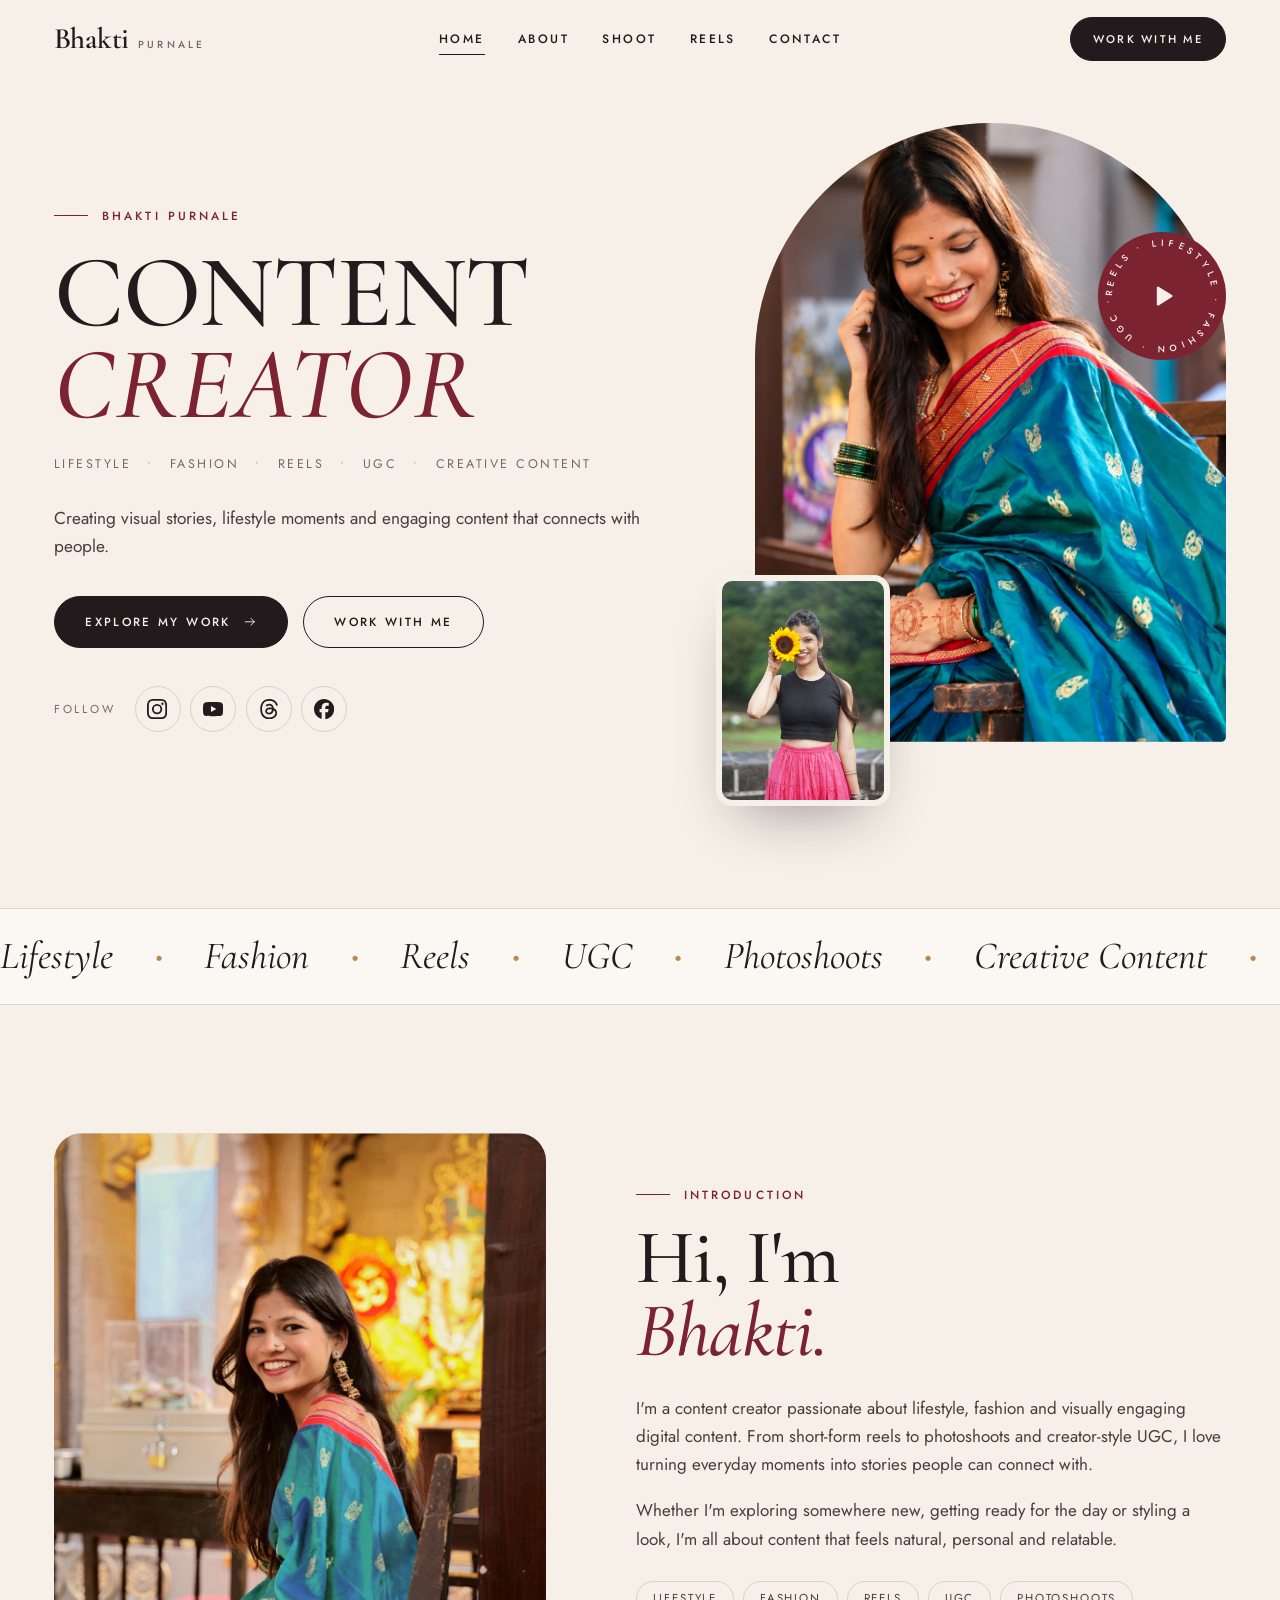
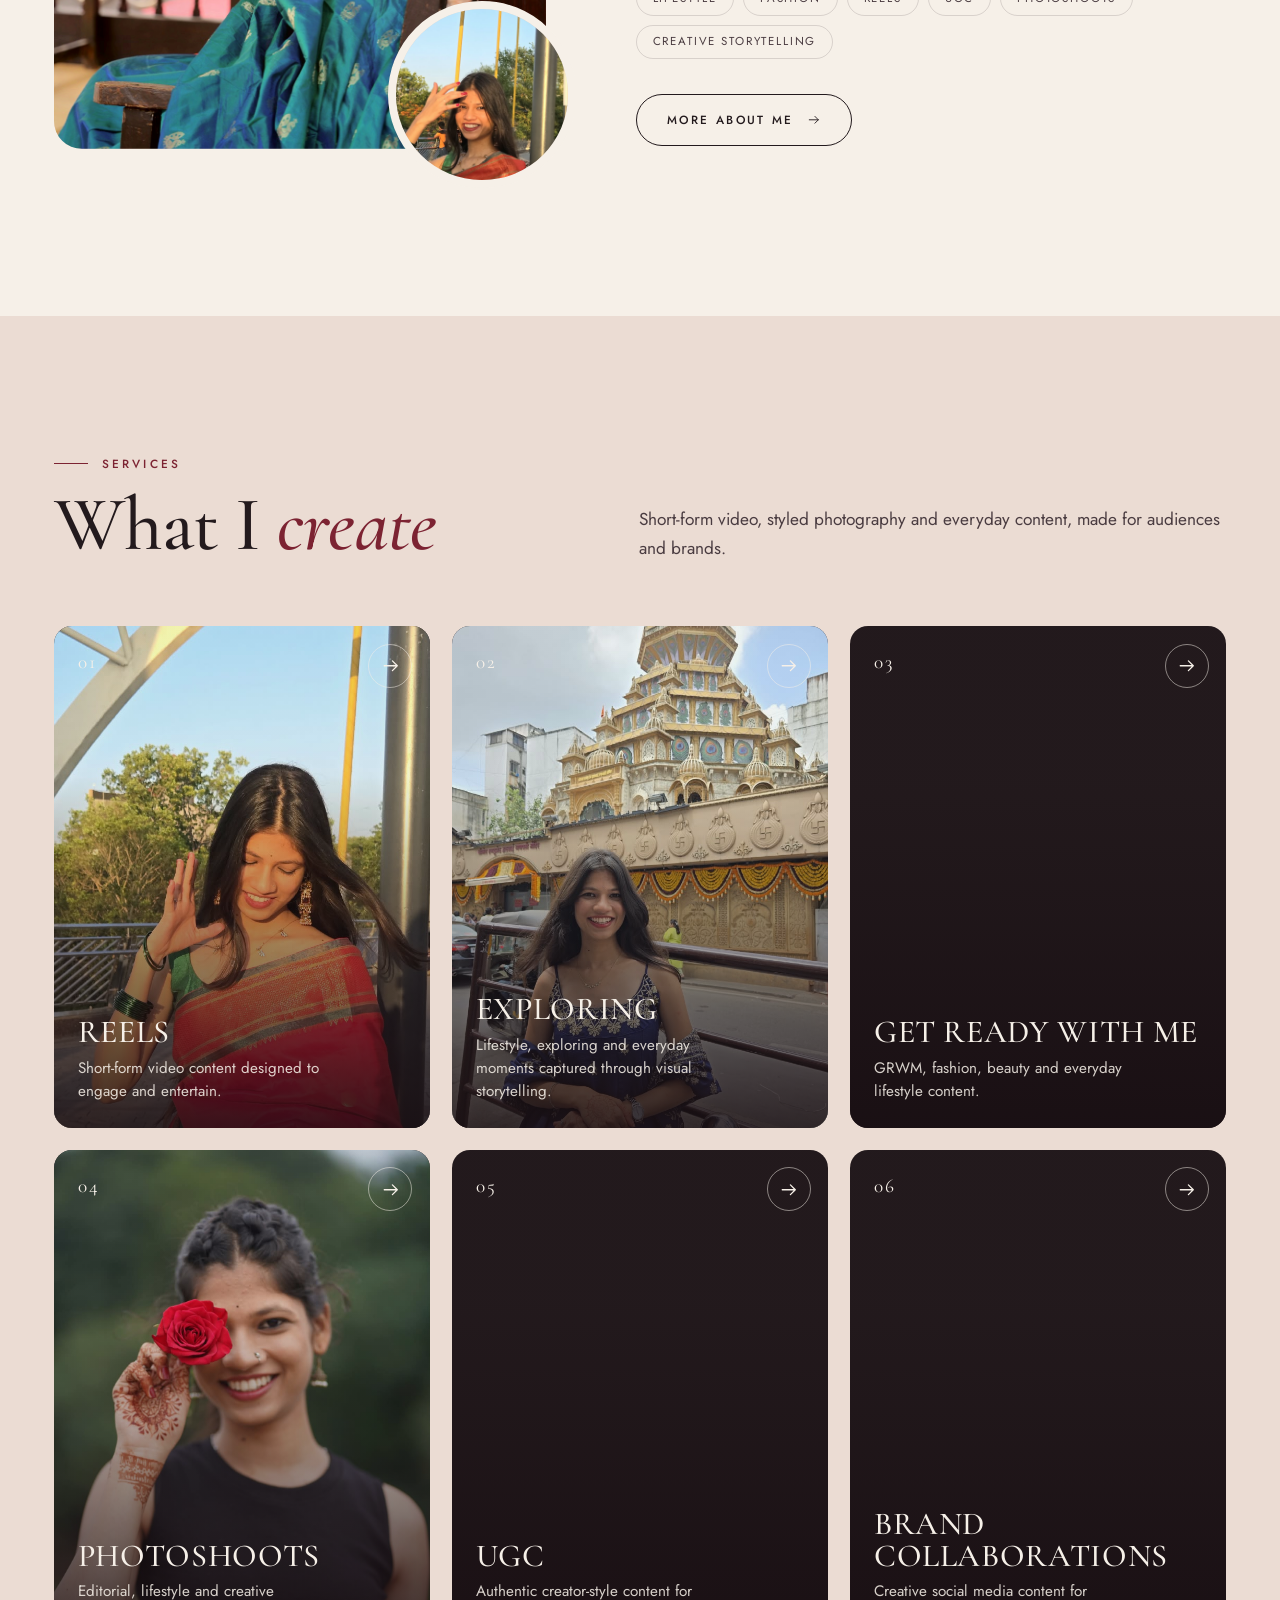
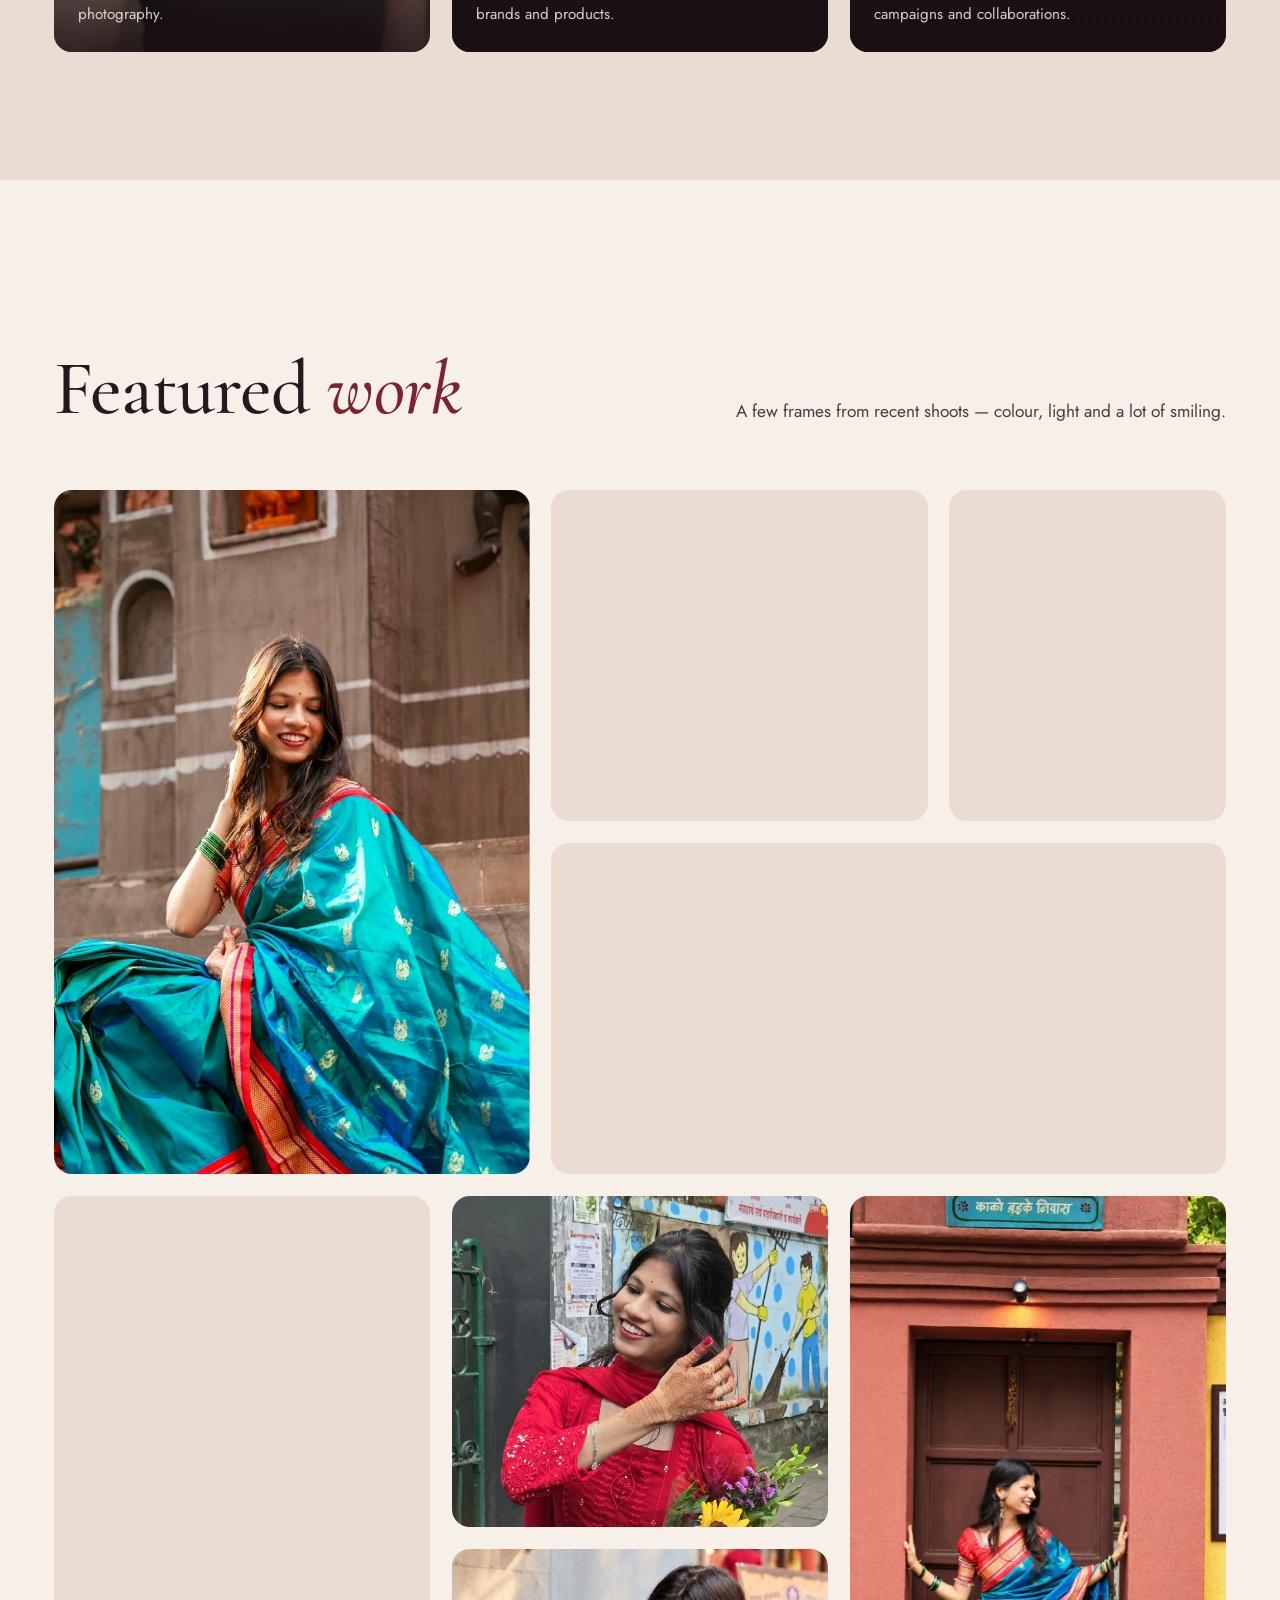
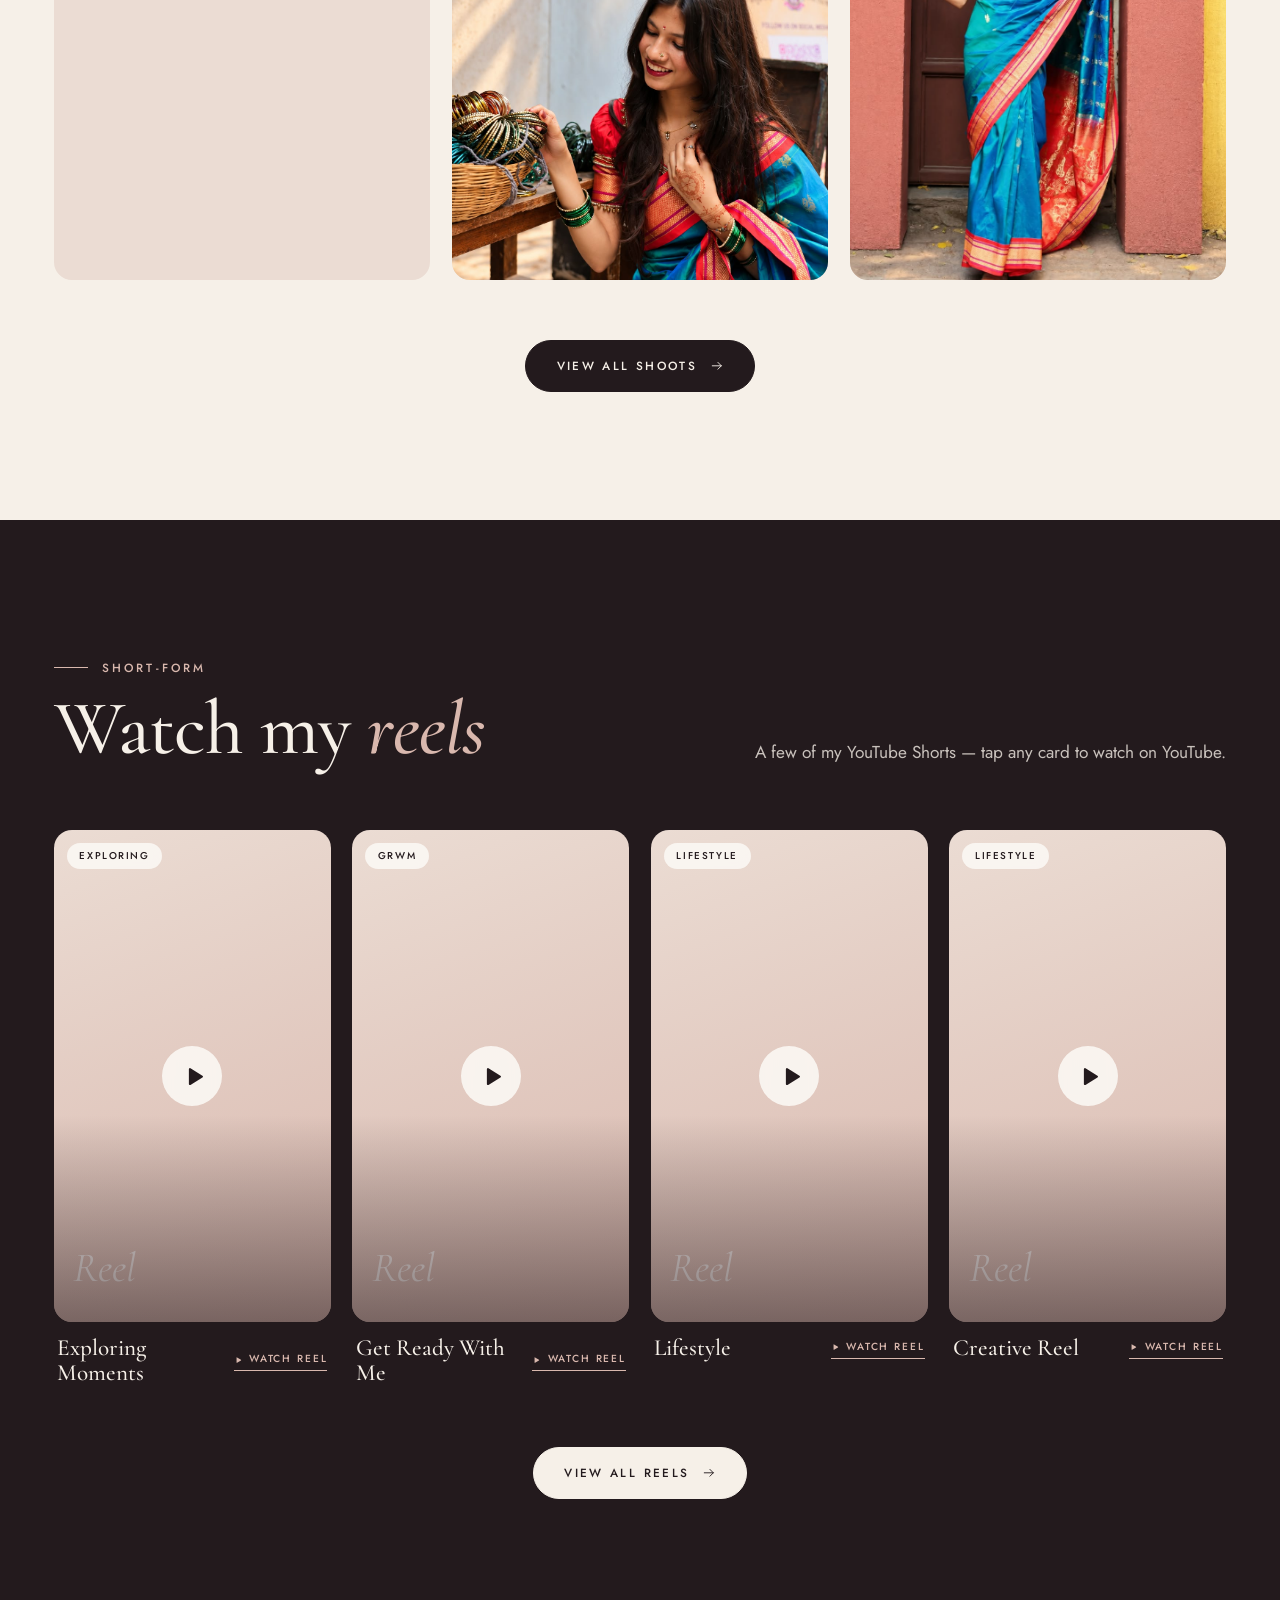
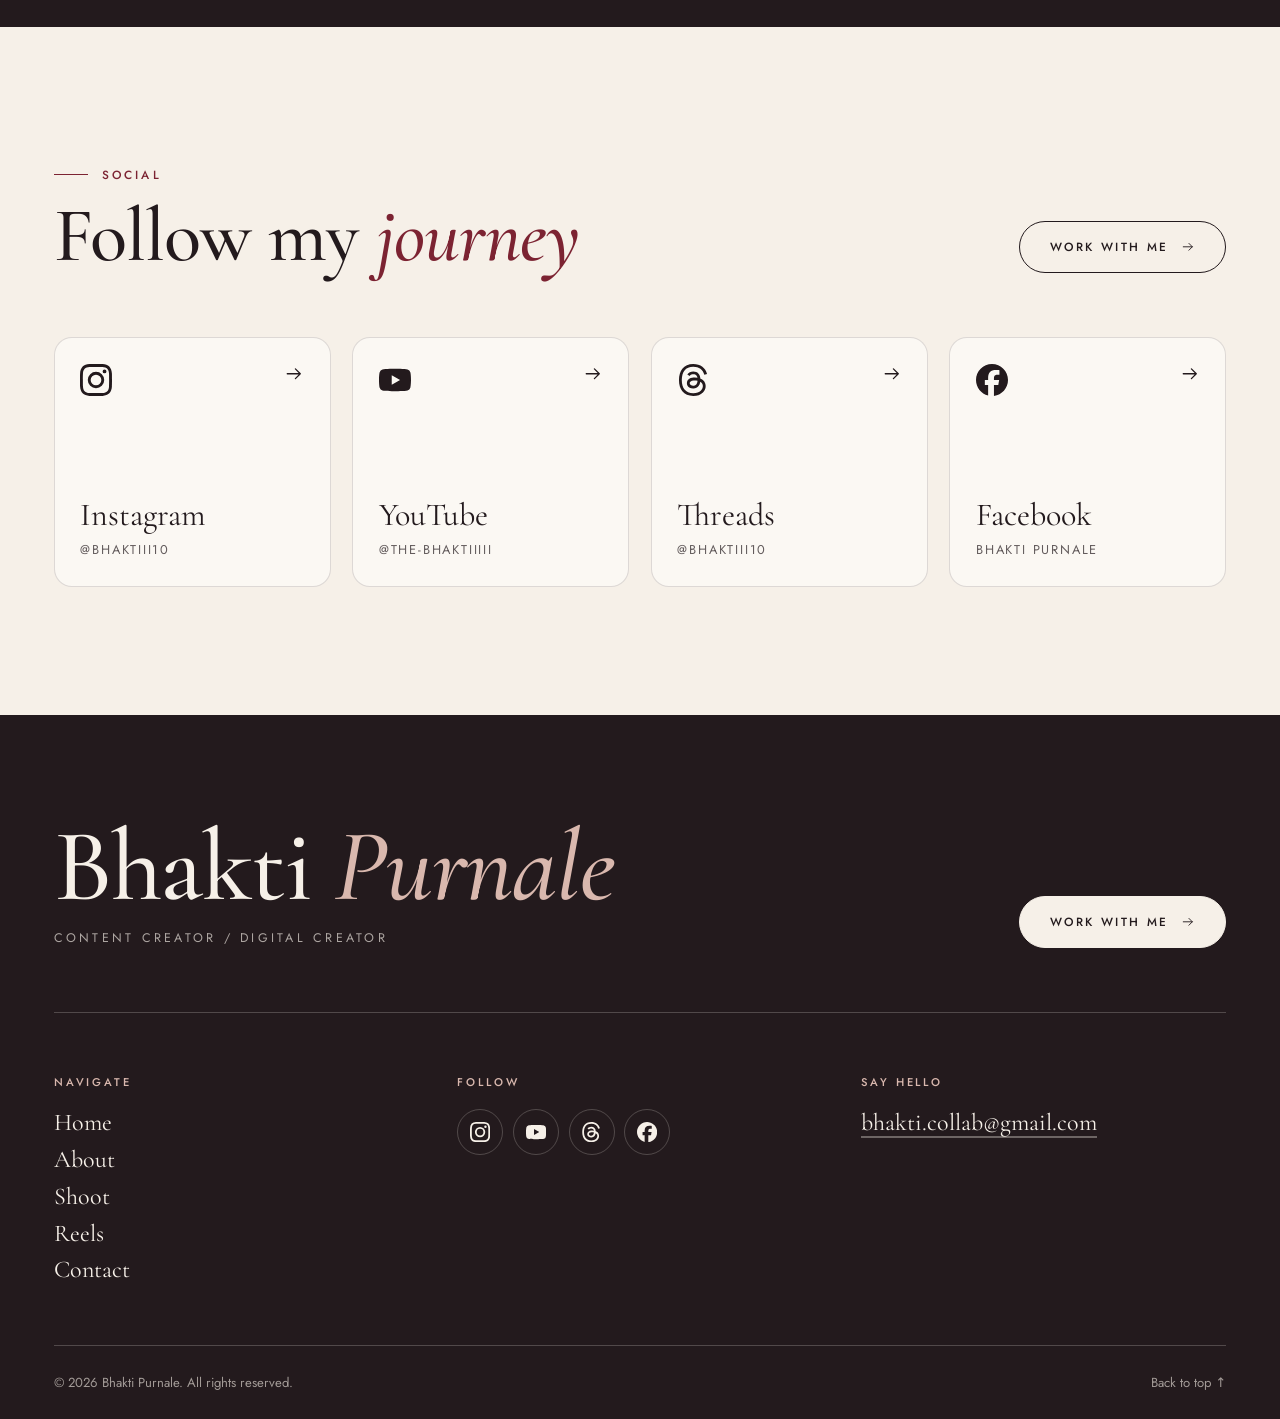
==== index.html @ 69d49c86 "added" ====
<!DOCTYPE html>
<html lang="en">
<head>
  <meta charset="utf-8">
  <meta name="viewport" content="width=device-width, initial-scale=1">
  <title>Bhakti Purnale | Content Creator &amp; Digital Creator</title>
  <meta name="description" content="Portfolio of Bhakti Purnale, a content creator and digital creator making lifestyle, fashion, reels, UGC and photoshoot content for audiences and brands.">
  <meta name="theme-color" content="#f6f0e8">
  <meta property="og:type" content="website">
  <meta property="og:title" content="Bhakti Purnale | Content Creator &amp; Digital Creator">
  <meta property="og:description" content="Portfolio of Bhakti Purnale, a content creator and digital creator making lifestyle, fashion, reels, UGC and photoshoot content for audiences and brands.">
  <link rel="icon" href="data:image/svg+xml,%3Csvg xmlns='http://www.w3.org/2000/svg' viewBox='0 0 64 64'%3E%3Ccircle cx='32' cy='32' r='32' fill='%237c2332'/%3E%3Ctext x='32' y='44' font-family='Georgia,serif' font-size='38' font-style='italic' text-anchor='middle' fill='%23f6f0e8'%3EB%3C/text%3E%3C/svg%3E">
  <link rel="preconnect" href="https://fonts.googleapis.com">
  <link rel="preconnect" href="https://fonts.gstatic.com" crossorigin>
  <link href="https://fonts.googleapis.com/css2?family=Cormorant+Garamond:ital,wght@0,400;0,500;0,600;1,400;1,500;1,600&family=Jost:wght@300;400;500;600&display=swap" rel="stylesheet">
  <link rel="stylesheet" href="style.css">
  <script>document.documentElement.classList.add("js");</script>
</head>
<body id="top">
<svg xmlns="http://www.w3.org/2000/svg" width="0" height="0" style="position:absolute" aria-hidden="true" focusable="false">
  <symbol id="i-instagram" viewBox="0 0 24 24"><path d="M12 2.16c3.2 0 3.58.01 4.85.07 3.25.15 4.77 1.69 4.92 4.92.06 1.27.07 1.65.07 4.85s-.01 3.58-.07 4.85c-.15 3.23-1.66 4.77-4.92 4.92-1.27.06-1.64.07-4.85.07s-3.58-.01-4.85-.07c-3.26-.15-4.77-1.7-4.92-4.92C2.17 15.58 2.16 15.2 2.16 12s.01-3.58.07-4.85C2.38 3.92 3.9 2.38 7.15 2.23 8.42 2.17 8.8 2.16 12 2.16zM12 0C8.74 0 8.33.01 7.05.07 2.7.27.27 2.69.07 7.05.01 8.33 0 8.74 0 12s.01 3.67.07 4.95c.2 4.36 2.62 6.78 6.98 6.98C8.33 23.99 8.74 24 12 24s3.67-.01 4.95-.07c4.35-.2 6.78-2.62 6.98-6.98.06-1.28.07-1.69.07-4.95s-.01-3.67-.07-4.95c-.2-4.35-2.62-6.78-6.98-6.98C15.67.01 15.26 0 12 0zm0 5.84a6.16 6.16 0 1 0 0 12.32 6.16 6.16 0 0 0 0-12.32zM12 16a4 4 0 1 1 0-8 4 4 0 0 1 0 8zm6.4-11.85a1.44 1.44 0 1 0 0 2.88 1.44 1.44 0 0 0 0-2.88z"/></symbol>
  <symbol id="i-youtube" viewBox="0 0 24 24"><path d="M23.5 6.19a3.02 3.02 0 0 0-2.12-2.14C19.5 3.55 12 3.55 12 3.55s-7.5 0-9.38.5A3.02 3.02 0 0 0 .5 6.19C0 8.07 0 12 0 12s0 3.93.5 5.81a3.02 3.02 0 0 0 2.12 2.14c1.87.5 9.38.5 9.38.5s7.5 0 9.38-.5a3.02 3.02 0 0 0 2.12-2.14C24 15.93 24 12 24 12s0-3.93-.5-5.81zM9.55 15.57V8.43L15.82 12l-6.27 3.57z"/></symbol>
  <symbol id="i-threads" viewBox="0 0 24 24"><path d="M12.19 24h-.01c-3.58-.02-6.33-1.2-8.18-3.51C2.35 18.44 1.5 15.59 1.47 12.01v-.02c.03-3.58.88-6.43 2.53-8.48C5.85 1.2 8.6.02 12.18 0h.02c2.75.02 5.04.73 6.83 2.1 1.68 1.29 2.86 3.13 3.51 5.47l-2.04.57c-1.1-3.96-3.9-5.98-8.3-6.02-2.91.02-5.11.94-6.54 2.72C4.31 6.5 3.62 8.91 3.59 12c.03 3.09.72 5.5 2.06 7.16 1.43 1.78 3.63 2.7 6.54 2.72 2.62-.02 4.36-.63 5.8-2.05 1.65-1.61 1.62-3.59 1.09-4.8-.31-.71-.87-1.3-1.63-1.75-.19 1.35-.62 2.45-1.28 3.27-.89 1.1-2.14 1.7-3.73 1.79-1.2.07-2.36-.22-3.26-.8-1.06-.69-1.69-1.74-1.75-2.96-.07-1.19.41-2.29 1.33-3.08.88-.76 2.12-1.21 3.58-1.29a13.85 13.85 0 0 1 3.02.14c-.13-.74-.38-1.33-.75-1.76-.51-.59-1.31-.88-2.36-.89h-.03c-.84 0-1.99.23-2.72 1.32L7.73 7.85c.98-1.45 2.57-2.26 4.48-2.26h.04c3.19.02 5.1 1.98 5.29 5.39.11.05.22.09.32.14 1.49.7 2.58 1.76 3.15 3.07.8 1.82.87 4.79-1.55 7.16-1.85 1.81-4.09 2.63-7.28 2.65zm1-11.69c-.24 0-.49.01-.74.02-1.84.1-2.98.95-2.92 2.14.07 1.26 1.45 1.84 2.78 1.77 1.22-.07 2.82-.54 3.09-3.71-.7-.15-1.45-.22-2.21-.22z"/></symbol>
  <symbol id="i-facebook" viewBox="0 0 24 24"><path d="M9.1 23.69v-7.98H6.63v-3.67H9.1v-1.58c0-4.09 1.85-5.98 5.86-5.98.4 0 .96.04 1.47.1.38.05.76.12 1.14.2v3.32a8.6 8.6 0 0 0-.65-.04 27 27 0 0 0-.73-.01c-.71 0-1.26.1-1.68.31-.28.15-.5.36-.68.62-.26.42-.37 1-.37 1.75v1.3h3.92l-.39 2.1-.28 1.57h-3.25v8.25C19.4 23.24 24 18.18 24 12.04c0-6.63-5.37-12-12-12s-12 5.37-12 12c0 5.63 3.87 10.35 9.1 11.65z"/></symbol>
  <symbol id="i-mail" viewBox="0 0 24 24" fill="none" stroke="currentColor" stroke-width="1.6" stroke-linecap="round" stroke-linejoin="round"><rect x="3" y="5" width="18" height="14" rx="2.5"/><path d="m4 7.5 8 6 8-6"/></symbol>
  <symbol id="i-arrow" viewBox="0 0 24 24" fill="none" stroke="currentColor" stroke-width="1.6" stroke-linecap="round" stroke-linejoin="round"><path d="M4 12h16M14 6l6 6-6 6"/></symbol>
  <symbol id="i-play" viewBox="0 0 24 24"><path d="M7.5 4.9v14.2a1 1 0 0 0 1.52.86l11.4-7.1a1 1 0 0 0 0-1.72L9.02 4.04A1 1 0 0 0 7.5 4.9z"/></symbol>
</svg>
<a class="skip-link" href="#main">Skip to content</a>
<header class="site-header" data-header>
  <div class="container header-inner">
    <a class="brand" href="index.html" aria-label="Bhakti Purnale — home"><span class="brand-main">Bhakti</span><span class="brand-sub">Purnale</span></a>
    <nav class="primary-nav" aria-label="Primary">
      <ul>
        <li><a class="nav-link" href="index.html" aria-current="page">Home</a></li>
        <li><a class="nav-link" href="about.html">About</a></li>
        <li><a class="nav-link" href="shoot.html">Shoot</a></li>
        <li><a class="nav-link" href="reels.html">Reels</a></li>
        <li><a class="nav-link" href="contact.html">Contact</a></li>
      </ul>
    </nav>
    <a class="btn btn--sm header-cta" href="contact.html">Work with me</a>
    <button class="menu-toggle" type="button" aria-expanded="false" aria-controls="mobile-menu" aria-label="Open menu"><span></span><span></span></button>
  </div>
</header>

<div class="mobile-menu" id="mobile-menu">
  <nav aria-label="Mobile">
    <ul>
      <li><a class="mobile-link" style="--i:0" href="index.html" aria-current="page">Home<small>01</small></a></li>
      <li><a class="mobile-link" style="--i:1" href="about.html">About<small>02</small></a></li>
      <li><a class="mobile-link" style="--i:2" href="shoot.html">Shoot<small>03</small></a></li>
      <li><a class="mobile-link" style="--i:3" href="reels.html">Reels<small>04</small></a></li>
      <li><a class="mobile-link" style="--i:4" href="contact.html">Contact<small>05</small></a></li>
    </ul>
  </nav>
  <div class="mobile-foot">
    <a class="btn btn--light" href="contact.html">Work with me <svg class="icon icon-arrow" aria-hidden="true" focusable="false"><use href="#i-arrow"/></svg></a>
    <ul class="socials socials--light"><li><a class="social-link" href="https://www.instagram.com/bhaktiii10" target="_blank" rel="noopener noreferrer" aria-label="Instagram"><svg class="icon icon-instagram" aria-hidden="true" focusable="false"><use href="#i-instagram"/></svg></a></li><li><a class="social-link" href="https://www.youtube.com/@the-bhaktiiiii" target="_blank" rel="noopener noreferrer" aria-label="YouTube"><svg class="icon icon-youtube" aria-hidden="true" focusable="false"><use href="#i-youtube"/></svg></a></li><li><a class="social-link" href="https://www.threads.com/@bhaktiii10" target="_blank" rel="noopener noreferrer" aria-label="Threads"><svg class="icon icon-threads" aria-hidden="true" focusable="false"><use href="#i-threads"/></svg></a></li><li><a class="social-link" href="https://www.facebook.com/people/Bhakti-Purnale/pfbid0s8ukpP8RiCdau4w9GanZ25RQ9Bxs54rL2fMCkhPE2TkKNFqAJsdMbqvv6RXzojAal/" target="_blank" rel="noopener noreferrer" aria-label="Facebook"><svg class="icon icon-facebook" aria-hidden="true" focusable="false"><use href="#i-facebook"/></svg></a></li></ul>
    <a class="mobile-mail" href="mailto:bhakti.collab@gmail.com">bhakti.collab@gmail.com</a>
  </div>
</div>

<main id="main">
<!-- HERO -->
<section class="hero" aria-labelledby="hero-title">
  <div class="container hero-grid">
    <div class="hero-copy">
      <div class="hero-head">
        <p class="eyebrow reveal">Bhakti Purnale</p>
        <h1 class="display hero-title reveal-lines" id="hero-title"><span class="line"><span>Content</span></span><span class="line"><span><em>Creator</em></span></span></h1>
        <p class="hero-tags reveal" style="--delay:.2s"><span>Lifestyle</span><span>Fashion</span><span>Reels</span><span>UGC</span><span>Creative Content</span></p>
      </div>
      <div class="hero-body">
        <p class="lead hero-lead reveal" style="--delay:.3s">Creating visual stories, lifestyle moments and engaging content that connects with people.</p>
        <div class="btn-row hero-actions reveal" style="--delay:.4s">
          <a class="btn" href="shoot.html">Explore my work <svg class="icon icon-arrow" aria-hidden="true" focusable="false"><use href="#i-arrow"/></svg></a>
          <a class="btn btn--ghost" href="contact.html">Work with me</a>
        </div>
        <div class="hero-socials reveal" style="--delay:.5s">
          <span class="hero-socials-label">Follow</span>
          <ul class="socials"><li><a class="social-link" href="https://www.instagram.com/bhaktiii10" target="_blank" rel="noopener noreferrer" aria-label="Instagram"><svg class="icon icon-instagram" aria-hidden="true" focusable="false"><use href="#i-instagram"/></svg></a></li><li><a class="social-link" href="https://www.youtube.com/@the-bhaktiiiii" target="_blank" rel="noopener noreferrer" aria-label="YouTube"><svg class="icon icon-youtube" aria-hidden="true" focusable="false"><use href="#i-youtube"/></svg></a></li><li><a class="social-link" href="https://www.threads.com/@bhaktiii10" target="_blank" rel="noopener noreferrer" aria-label="Threads"><svg class="icon icon-threads" aria-hidden="true" focusable="false"><use href="#i-threads"/></svg></a></li><li><a class="social-link" href="https://www.facebook.com/people/Bhakti-Purnale/pfbid0s8ukpP8RiCdau4w9GanZ25RQ9Bxs54rL2fMCkhPE2TkKNFqAJsdMbqvv6RXzojAal/" target="_blank" rel="noopener noreferrer" aria-label="Facebook"><svg class="icon icon-facebook" aria-hidden="true" focusable="false"><use href="#i-facebook"/></svg></a></li></ul>
        </div>
      </div>
    </div>

    <div class="hero-visual">
      <figure class="hero-arch reveal-img">
        <img src="img/ganpatiimg2.jpeg.jpeg" alt="Bhakti seated in a teal silk saree, smiling down with her hand in her hair, in warm golden light" width="1024" height="1536" fetchpriority="high" decoding="async">
      </figure>
      <figure class="hero-inset reveal" style="--delay:.5s">
        <img src="img/shivajipool3.jpeg.jpeg" alt="Bhakti holding a sunflower over one eye, smiling" width="1080" height="1616" loading="eager" decoding="async">
      </figure>
      <div class="hero-badge reveal" style="--delay:.7s" aria-hidden="true">
        <svg class="badge-ring" viewBox="0 0 120 120" focusable="false">
          <defs><path id="badge-circle" d="M60,60 m-47,0 a47,47 0 1,1 94,0 a47,47 0 1,1 -94,0"/></defs>
          <text><textPath href="#badge-circle" textLength="292" lengthAdjust="spacing">Reels • Lifestyle • Fashion • UGC • </textPath></text>
        </svg>
        <svg class="icon icon-play" aria-hidden="true" focusable="false"><use href="#i-play"/></svg>
      </div>
    </div>
  </div>
</section>

<div class="marquee" aria-hidden="true">
  <div class="marquee-track">
    <div class="marquee-group"><span>Lifestyle</span><span>•</span><span>Fashion</span><span>•</span><span>Reels</span><span>•</span><span>UGC</span><span>•</span><span>Photoshoots</span><span>•</span><span>Creative Content</span><span>•</span></div>
    <div class="marquee-group"><span>Lifestyle</span><span>•</span><span>Fashion</span><span>•</span><span>Reels</span><span>•</span><span>UGC</span><span>•</span><span>Photoshoots</span><span>•</span><span>Creative Content</span><span>•</span></div>
    <div class="marquee-group"><span>Lifestyle</span><span>•</span><span>Fashion</span><span>•</span><span>Reels</span><span>•</span><span>UGC</span><span>•</span><span>Photoshoots</span><span>•</span><span>Creative Content</span><span>•</span></div>
    <div class="marquee-group"><span>Lifestyle</span><span>•</span><span>Fashion</span><span>•</span><span>Reels</span><span>•</span><span>UGC</span><span>•</span><span>Photoshoots</span><span>•</span><span>Creative Content</span><span>•</span></div>
  </div>
</div>

<!-- INTRODUCTION -->
<section class="section" aria-labelledby="intro-title">
  <div class="container intro-grid">
    <div class="intro-media">
      <figure class="intro-photo reveal-img">
        <img src="img/ganpatiimg4.jpeg.jpeg" alt="Bhakti smiling over her shoulder in a teal saree, seated on a wooden chair" width="1024" height="1536" loading="lazy" decoding="async">
      </figure>
      <figure class="intro-photo intro-photo--sm reveal" style="--delay:.3s">
        <img src="img/redsaree3.jpeg.jpeg" alt="Bhakti smiling at the camera in a red saree on a sunlit bridge" width="720" height="1280" loading="lazy" decoding="async">
      </figure>
    </div>
    <div class="intro-copy">
      <p class="eyebrow reveal">Introduction</p>
      <h2 class="display h-lg reveal-lines" id="intro-title"><span class="line"><span>Hi, I'm</span></span><span class="line"><span><em>Bhakti.</em></span></span></h2>
      <div class="prose reveal">
        <p>I'm a content creator passionate about lifestyle, fashion and visually engaging digital content. From short-form reels to photoshoots and creator-style UGC, I love turning everyday moments into stories people can connect with.</p>
        <p>Whether I'm exploring somewhere new, getting ready for the day or styling a look, I'm all about content that feels natural, personal and relatable.</p>
      </div>
      <div class="chips reveal">
        <span class="chip">Lifestyle</span><span class="chip">Fashion</span><span class="chip">Reels</span><span class="chip">UGC</span><span class="chip">Photoshoots</span><span class="chip">Creative Storytelling</span>
      </div>
      <a class="btn btn--ghost reveal" href="about.html">More about me <svg class="icon icon-arrow" aria-hidden="true" focusable="false"><use href="#i-arrow"/></svg></a>
    </div>
  </div>
</section>

<!-- WHAT I CREATE -->
<section class="section section--blush" aria-labelledby="create-title">
  <div class="container">
    <div class="section-head">
      <div>
        <p class="eyebrow reveal">Services</p>
        <h2 class="display h-lg reveal" id="create-title">What I <em>create</em></h2>
      </div>
      <p class="lead reveal">Short-form video, styled photography and everyday content, made for audiences and brands.</p>
    </div>
    <div class="create-grid">
      <a class="create-card reveal" href="reels.html">
        <img src="img/redsaree2.jpeg.jpeg" alt="Bhakti in a red saree with her hair in motion, mid-gesture" style="--pos:50% 40%" width="720" height="1280" loading="lazy" decoding="async">
        <span class="create-num">01</span><span class="create-go"><svg class="icon icon-arrow" aria-hidden="true" focusable="false"><use href="#i-arrow"/></svg></span>
        <div class="create-body"><h3>Reels</h3><p>Short-form video content designed to engage and entertain.</p></div>
      </a>
      <a class="create-card reveal" style="--delay:.1s" href="reels.html">
        <img src="img/bday2.jpeg" alt="Bhakti smiling in front of a golden temple on a city street" style="--pos:50% 45%" width="720" height="1280" loading="lazy" decoding="async">
        <span class="create-num">02</span><span class="create-go"><svg class="icon icon-arrow" aria-hidden="true" focusable="false"><use href="#i-arrow"/></svg></span>
        <div class="create-body"><h3>Exploring</h3><p>Lifestyle, exploring and everyday moments captured through visual storytelling.</p></div>
      </a>
      <a class="create-card reveal" style="--delay:.2s" href="reels.html">
        <img src="img/onepiece.jpeg" alt="Bhakti in a pink floral dress, sitting on a stone ledge and looking away" style="--pos:50% 45%" width="720" height="1280" loading="lazy" decoding="async">
        <span class="create-num">03</span><span class="create-go"><svg class="icon icon-arrow" aria-hidden="true" focusable="false"><use href="#i-arrow"/></svg></span>
        <div class="create-body"><h3>Get Ready With Me</h3><p>GRWM, fashion, beauty and everyday lifestyle content.</p></div>
      </a>
      <a class="create-card reveal" href="shoot.html">
        <img src="img/shivajipool2.jpeg" alt="Bhakti holding a red rose in front of one eye, smiling" style="--pos:50% 35%" width="1080" height="1616" loading="lazy" decoding="async">
        <span class="create-num">04</span><span class="create-go"><svg class="icon icon-arrow" aria-hidden="true" focusable="false"><use href="#i-arrow"/></svg></span>
        <div class="create-body"><h3>Photoshoots</h3><p>Editorial, lifestyle and creative photography.</p></div>
      </a>
      <a class="create-card reveal" style="--delay:.1s" href="contact.html">
        <img src="img/shivajipool5.jpeg.jpeg" alt="Bhakti holding an open book beside a street lamp, smiling over her shoulder" style="--pos:50% 30%" width="1080" height="1616" loading="lazy" decoding="async">
        <span class="create-num">05</span><span class="create-go"><svg class="icon icon-arrow" aria-hidden="true" focusable="false"><use href="#i-arrow"/></svg></span>
        <div class="create-body"><h3>UGC</h3><p>Authentic creator-style content for brands and products.</p></div>
      </a>
      <a class="create-card reveal" style="--delay:.2s" href="contact.html">
        <img src="img/lonavala.jpeg" alt="Bhakti in a white halter top and jeans, standing beside a tall wooden lamp" style="--pos:50% 40%" width="720" height="1280" loading="lazy" decoding="async">
        <span class="create-num">06</span><span class="create-go"><svg class="icon icon-arrow" aria-hidden="true" focusable="false"><use href="#i-arrow"/></svg></span>
        <div class="create-body"><h3>Brand Collaborations</h3><p>Creative social media content for campaigns and collaborations.</p></div>
      </a>
    </div>
  </div>
</section>

<!-- FEATURED WORK -->
<section class="section" aria-labelledby="featured-title">
  <div class="container">
    <div class="section-head">
      <div>
        <p class="eyebrow reveal">Portfolio</p>
        <h2 class="display h-lg reveal" id="featured-title">Featured <em>work</em></h2>
      </div>
      <p class="lead reveal">A few frames from recent shoots — colour, light and a lot of smiling.</p>
    </div>
    <div class="featured">
      <a class="f-item f1 reveal-img zoom" href="shoot.html"><img src="img/ganpatiimg1.jpeg" alt="Bhakti looking down and smiling in a teal silk saree with gold peacock motifs" style="--pos:50% 30%" width="854" height="1281" loading="lazy" decoding="async"></a>
      <a class="f-item f2 reveal-img zoom" style="--delay:.1s" href="shoot.html"><img src="img/shivajipool4.jpeg.jpeg" alt="Bhakti holding a clear umbrella, smiling in soft rainy light" style="--pos:50% 38%" width="1080" height="1616" loading="lazy" decoding="async"></a>
      <a class="f-item f3 reveal-img zoom" style="--delay:.2s" href="shoot.html"><img src="img/onepiece2.jpeg" alt="Close portrait of Bhakti in a pink floral dress with her hair blowing across her face" style="--pos:50% 40%" width="720" height="1280" loading="lazy" decoding="async"></a>
      <a class="f-item f4 reveal-img zoom" style="--delay:.1s" href="shoot.html"><img src="img/shivajipool1.jpeg" alt="Bhakti in a black top and pink skirt, holding a red rose and smiling" style="--pos:50% 20%" width="1080" height="1616" loading="lazy" decoding="async"></a>
      <a class="f-item f5 reveal-img zoom" href="shoot.html"><img src="img/briadal2.jpeg" alt="Bhakti in a deep red velvet lehenga and statement necklace, smiling to the side" style="--pos:50% 30%" width="720" height="1280" loading="lazy" decoding="async"></a>
      <a class="f-item f6 reveal-img zoom" style="--delay:.1s" href="shoot.html"><img src="img/rakshabandhan1.jpeg" alt="Bhakti in a red embroidered suit with henna-decorated hands, holding a bouquet of sunflowers and roses" style="--pos:50% 41%" width="720" height="1280" loading="lazy" decoding="async"></a>
      <a class="f-item f7 reveal-img zoom" style="--delay:.2s" href="shoot.html"><img src="img/ganpatiimg5.jpeg.jpeg" alt="Bhakti laughing beside a basket of colourful glass bangles at a market stall" style="--pos:50% 70%" width="1024" height="1536" loading="lazy" decoding="async"></a>
      <a class="f-item f8 reveal-img zoom" style="--delay:.15s" href="shoot.html"><img src="img/ganpatiimg3.jpeg.jpeg" alt="Bhakti standing in a doorway in a blue and red silk saree, hands on the frame" style="--pos:50% 50%" width="1024" height="1536" loading="lazy" decoding="async"></a>
    </div>
    <div class="section-foot reveal">
      <a class="btn" href="shoot.html">View all shoots <svg class="icon icon-arrow" aria-hidden="true" focusable="false"><use href="#i-arrow"/></svg></a>
    </div>
  </div>
</section>

<!-- REELS PREVIEW -->
<section class="section section--dark" aria-labelledby="reels-title">
  <div class="container">
    <div class="section-head">
      <div>
        <p class="eyebrow reveal">Short-form</p>
        <h2 class="display h-lg reveal" id="reels-title">Watch my <em>reels</em></h2>
      </div>
      <p class="lead reveal">A few of my YouTube Shorts — tap any card to watch on YouTube.</p>
    </div>
    <div class="reel-grid">
      <article class="reel reveal reel--dark" style="--delay:0s">
        <a class="reel-link" href="https://www.youtube.com/shorts/0yZTA-qDyBk" target="_blank" rel="noopener noreferrer" aria-label="Watch reel: Exploring Moments (Exploring) — opens YouTube in a new tab">
          <div class="reel-thumb">
            <img src="https://img.youtube.com/vi/0yZTA-qDyBk/maxresdefault.jpg" data-yt="0yZTA-qDyBk" alt="Exploring Moments — reel thumbnail" width="720" height="1280" loading="lazy" decoding="async">
            <span class="reel-pill">Exploring</span>
            <span class="reel-play" aria-hidden="true"><svg class="icon icon-play" aria-hidden="true" focusable="false"><use href="#i-play"/></svg></span>
          </div>
          <div class="reel-meta">
            <h3 class="reel-title">Exploring Moments</h3>
            <span class="reel-watch"><svg class="icon icon-play" aria-hidden="true" focusable="false"><use href="#i-play"/></svg> Watch Reel</span>
          </div>
        </a>
      </article>
      <article class="reel reveal reel--dark" style="--delay:0.1s">
        <a class="reel-link" href="https://www.youtube.com/shorts/cLSzdHtMzX8" target="_blank" rel="noopener noreferrer" aria-label="Watch reel: Get Ready With Me (GRWM) — opens YouTube in a new tab">
          <div class="reel-thumb">
            <img src="https://img.youtube.com/vi/cLSzdHtMzX8/maxresdefault.jpg" data-yt="cLSzdHtMzX8" alt="Get Ready With Me — reel thumbnail" width="720" height="1280" loading="lazy" decoding="async">
            <span class="reel-pill">GRWM</span>
            <span class="reel-play" aria-hidden="true"><svg class="icon icon-play" aria-hidden="true" focusable="false"><use href="#i-play"/></svg></span>
          </div>
          <div class="reel-meta">
            <h3 class="reel-title">Get Ready With Me</h3>
            <span class="reel-watch"><svg class="icon icon-play" aria-hidden="true" focusable="false"><use href="#i-play"/></svg> Watch Reel</span>
          </div>
        </a>
      </article>
      <article class="reel reveal reel--dark" style="--delay:0.2s">
        <a class="reel-link" href="https://www.youtube.com/shorts/xqZgjyzYN2E" target="_blank" rel="noopener noreferrer" aria-label="Watch reel: Lifestyle (Lifestyle) — opens YouTube in a new tab">
          <div class="reel-thumb">
            <img src="https://img.youtube.com/vi/xqZgjyzYN2E/maxresdefault.jpg" data-yt="xqZgjyzYN2E" alt="Lifestyle — reel thumbnail" width="720" height="1280" loading="lazy" decoding="async">
            <span class="reel-pill">Lifestyle</span>
            <span class="reel-play" aria-hidden="true"><svg class="icon icon-play" aria-hidden="true" focusable="false"><use href="#i-play"/></svg></span>
          </div>
          <div class="reel-meta">
            <h3 class="reel-title">Lifestyle</h3>
            <span class="reel-watch"><svg class="icon icon-play" aria-hidden="true" focusable="false"><use href="#i-play"/></svg> Watch Reel</span>
          </div>
        </a>
      </article>
      <article class="reel reveal reel--dark" style="--delay:0.3s">
        <a class="reel-link" href="https://www.youtube.com/shorts/rLbzz19G9YA" target="_blank" rel="noopener noreferrer" aria-label="Watch reel: Creative Reel (Lifestyle) — opens YouTube in a new tab">
          <div class="reel-thumb">
            <img src="https://img.youtube.com/vi/rLbzz19G9YA/maxresdefault.jpg" data-yt="rLbzz19G9YA" alt="Creative Reel — reel thumbnail" width="720" height="1280" loading="lazy" decoding="async">
            <span class="reel-pill">Lifestyle</span>
            <span class="reel-play" aria-hidden="true"><svg class="icon icon-play" aria-hidden="true" focusable="false"><use href="#i-play"/></svg></span>
          </div>
          <div class="reel-meta">
            <h3 class="reel-title">Creative Reel</h3>
            <span class="reel-watch"><svg class="icon icon-play" aria-hidden="true" focusable="false"><use href="#i-play"/></svg> Watch Reel</span>
          </div>
        </a>
      </article>
    </div>
    <div class="section-foot reveal">
      <a class="btn btn--light" href="reels.html">View all reels <svg class="icon icon-arrow" aria-hidden="true" focusable="false"><use href="#i-arrow"/></svg></a>
    </div>
  </div>
</section>

<!-- SOCIAL PRESENCE -->
<section class="section" aria-labelledby="follow-title">
  <div class="container">
    <div class="section-head">
      <div>
        <p class="eyebrow reveal">Social</p>
        <h2 class="display h-lg reveal" id="follow-title">Follow my <em>journey</em></h2>
      </div>
      <a class="btn btn--ghost reveal" href="contact.html">Work with me <svg class="icon icon-arrow" aria-hidden="true" focusable="false"><use href="#i-arrow"/></svg></a>
    </div>
    <div class="tile-grid">
    <a class="tile reveal" style="--delay:0s" href="https://www.instagram.com/bhaktiii10" target="_blank" rel="noopener noreferrer">
      <span class="tile-top"><svg class="icon icon-instagram" aria-hidden="true" focusable="false"><use href="#i-instagram"/></svg><svg class="icon icon-arrow" aria-hidden="true" focusable="false"><use href="#i-arrow"/></svg></span>
      <span><span class="tile-name">Instagram</span><span class="tile-handle" style="display:block">@bhaktiii10</span></span>
    </a>
    <a class="tile reveal" style="--delay:0.08s" href="https://www.youtube.com/@the-bhaktiiiii" target="_blank" rel="noopener noreferrer">
      <span class="tile-top"><svg class="icon icon-youtube" aria-hidden="true" focusable="false"><use href="#i-youtube"/></svg><svg class="icon icon-arrow" aria-hidden="true" focusable="false"><use href="#i-arrow"/></svg></span>
      <span><span class="tile-name">YouTube</span><span class="tile-handle" style="display:block">@the-bhaktiiiii</span></span>
    </a>
    <a class="tile reveal" style="--delay:0.16s" href="https://www.threads.com/@bhaktiii10" target="_blank" rel="noopener noreferrer">
      <span class="tile-top"><svg class="icon icon-threads" aria-hidden="true" focusable="false"><use href="#i-threads"/></svg><svg class="icon icon-arrow" aria-hidden="true" focusable="false"><use href="#i-arrow"/></svg></span>
      <span><span class="tile-name">Threads</span><span class="tile-handle" style="display:block">@bhaktiii10</span></span>
    </a>
    <a class="tile reveal" style="--delay:0.24s" href="https://www.facebook.com/people/Bhakti-Purnale/pfbid0s8ukpP8RiCdau4w9GanZ25RQ9Bxs54rL2fMCkhPE2TkKNFqAJsdMbqvv6RXzojAal/" target="_blank" rel="noopener noreferrer">
      <span class="tile-top"><svg class="icon icon-facebook" aria-hidden="true" focusable="false"><use href="#i-facebook"/></svg><svg class="icon icon-arrow" aria-hidden="true" focusable="false"><use href="#i-arrow"/></svg></span>
      <span><span class="tile-name">Facebook</span><span class="tile-handle" style="display:block">Bhakti Purnale</span></span>
    </a></div>
  </div>
</section>

</main>

<footer class="site-footer">
  <div class="container">
    <div class="footer-top">
      <div>
        <p class="footer-name display">Bhakti <em>Purnale</em></p>
        <p class="footer-role">Content Creator / Digital Creator</p>
      </div>
      <a class="btn btn--light" href="contact.html">Work with me <svg class="icon icon-arrow" aria-hidden="true" focusable="false"><use href="#i-arrow"/></svg></a>
    </div>
    <div class="footer-grid">
      <nav aria-label="Footer">
        <h4>Navigate</h4>
        <div class="footer-nav">
          <a href="index.html">Home</a>
          <a href="about.html">About</a>
          <a href="shoot.html">Shoot</a>
          <a href="reels.html">Reels</a>
          <a href="contact.html">Contact</a>
        </div>
      </nav>
      <div>
        <h4>Follow</h4>
        <ul class="socials socials--light"><li><a class="social-link" href="https://www.instagram.com/bhaktiii10" target="_blank" rel="noopener noreferrer" aria-label="Instagram"><svg class="icon icon-instagram" aria-hidden="true" focusable="false"><use href="#i-instagram"/></svg></a></li><li><a class="social-link" href="https://www.youtube.com/@the-bhaktiiiii" target="_blank" rel="noopener noreferrer" aria-label="YouTube"><svg class="icon icon-youtube" aria-hidden="true" focusable="false"><use href="#i-youtube"/></svg></a></li><li><a class="social-link" href="https://www.threads.com/@bhaktiii10" target="_blank" rel="noopener noreferrer" aria-label="Threads"><svg class="icon icon-threads" aria-hidden="true" focusable="false"><use href="#i-threads"/></svg></a></li><li><a class="social-link" href="https://www.facebook.com/people/Bhakti-Purnale/pfbid0s8ukpP8RiCdau4w9GanZ25RQ9Bxs54rL2fMCkhPE2TkKNFqAJsdMbqvv6RXzojAal/" target="_blank" rel="noopener noreferrer" aria-label="Facebook"><svg class="icon icon-facebook" aria-hidden="true" focusable="false"><use href="#i-facebook"/></svg></a></li></ul>
      </div>
      <div>
        <h4>Say hello</h4>
        <a class="footer-mail" href="mailto:bhakti.collab@gmail.com">bhakti.collab@gmail.com</a>
      </div>
    </div>
    <div class="footer-bottom">
      <p>&copy; <span data-year>2026</span> Bhakti Purnale. All rights reserved.</p>
      <a href="#top">Back to top &uarr;</a>
    </div>
  </div>
</footer>

<script src="script.js" defer></script>
</body>
</html>
---- style.css ----
/* ==========================================================================
   Bhakti Purnale — Content Creator Portfolio
   Shared stylesheet for all pages.

   0. Tokens          5. Reveal & motion     10. Shoot
   1. Base            6. Home                11. About
   2. Layout          7. Cards & grids       12. Contact
   3. Buttons & icons 8. Page heroes         13. Footer
   4. Header & menu   9. Reels               14. Responsive
   ========================================================================== */

/* 0. TOKENS ---------------------------------------------------------------- */
:root {
  --ivory: #f6f0e8;
  --paper: #fbf8f3;
  --blush: #ebdcd3;
  --rose: #d9b8ae;
  --ink: #231a1d;
  --ink-soft: #4a3c41;
  --muted: #756870;
  --claret: #7c2332;
  --claret-deep: #5c1824;
  --gold: #b38b52;
  --line: rgba(35, 26, 29, 0.14);
  --line-light: rgba(246, 240, 232, 0.22);

  --f-display: "Cormorant Garamond", "Cormorant", Georgia, "Times New Roman", serif;
  --f-body: "Jost", system-ui, -apple-system, "Segoe UI", Roboto, sans-serif;

  --gutter: clamp(20px, 4.2vw, 64px);
  --maxw: 1360px;
  --header-h: 78px;
  --section: clamp(72px, 10vw, 150px);
  --gap: clamp(14px, 1.7vw, 24px);

  --r-lg: 28px;
  --r-md: 18px;
  --ease: cubic-bezier(0.22, 0.8, 0.24, 1);
}

/* 1. BASE ------------------------------------------------------------------ */
*,
*::before,
*::after { box-sizing: border-box; }

html {
  scroll-behavior: smooth;
  scroll-padding-top: calc(var(--header-h) + 16px);
  -webkit-text-size-adjust: 100%;
}

body {
  margin: 0;
  background: var(--ivory);
  color: var(--ink);
  font-family: var(--f-body);
  font-size: 1.0625rem;
  line-height: 1.65;
  overflow-x: clip;
  -webkit-font-smoothing: antialiased;
  text-rendering: optimizeLegibility;
  animation: page-in 0.8s var(--ease) backwards;
}
body.is-leaving { opacity: 0; transition: opacity 0.28s ease; }
body.menu-open { overflow: hidden; }

@keyframes page-in { from { opacity: 0; } }

img, svg, video { display: block; max-width: 100%; }
a { color: inherit; text-decoration: none; }
ul { list-style: none; margin: 0; padding: 0; }
h1, h2, h3, h4, p, figure, blockquote { margin: 0; }
button { font: inherit; color: inherit; background: none; border: 0; padding: 0; cursor: pointer; }
input, select, textarea { font: inherit; color: inherit; }
[hidden] { display: none !important; }

:focus-visible { outline: 2px solid var(--claret); outline-offset: 3px; border-radius: 4px; }
::selection { background: var(--claret); color: var(--ivory); }

.skip-link {
  position: absolute; left: -999px; top: 0; z-index: 300;
  background: var(--ink); color: var(--ivory); padding: 0.8rem 1.2rem;
}
.skip-link:focus { left: 12px; top: 12px; }

/* 2. LAYOUT ---------------------------------------------------------------- */
.container {
  width: 100%;
  max-width: var(--maxw);
  margin-inline: auto;
  padding-inline: var(--gutter);
}
.section { padding-block: var(--section); }
.section--blush { background: var(--blush); }
.section--dark { background: var(--ink); color: var(--ivory); }
.section--dark .eyebrow { color: var(--rose); }

.section-head {
  display: flex; flex-wrap: wrap; align-items: flex-end; justify-content: space-between;
  gap: 1.5rem 3rem; margin-bottom: clamp(32px, 5vw, 64px);
}
.section-head .display { margin-top: 1rem; }

/* Typography */
.display {
  font-family: var(--f-display);
  font-weight: 500;
  line-height: 0.95;
  letter-spacing: -0.012em;
  text-wrap: balance;
}
.display em { font-style: italic; color: var(--claret); }
.section--dark .display em { color: var(--rose); }
.h-xl { font-size: clamp(3.4rem, 9vw, 8rem); }
.h-lg { font-size: clamp(2.6rem, 6vw, 5.2rem); }
.h-md { font-size: clamp(2rem, 3.6vw, 3.2rem); }
.caps { text-transform: uppercase; }

.eyebrow {
  display: inline-flex; align-items: center; gap: 0.9rem;
  font-size: 0.74rem; font-weight: 500; letter-spacing: 0.26em; text-transform: uppercase;
  color: var(--claret);
}
.eyebrow::before { content: ""; width: 34px; height: 1px; background: currentColor; }

.lead { font-size: clamp(1.05rem, 1.35vw, 1.22rem); color: var(--ink-soft); max-width: 34em; }
.section--dark .lead { color: rgba(246, 240, 232, 0.78); }
.prose p + p { margin-top: 1.1em; }
.prose { color: var(--ink-soft); }

/* 3. BUTTONS, LINKS & ICONS ------------------------------------------------ */
.icon { width: 1.2em; height: 1.2em; fill: currentColor; flex: none; }
.icon-arrow { width: 1.15em; height: 1.15em; }

.btn {
  --bg: var(--ink); --fg: var(--ivory); --bd: var(--ink);
  position: relative; isolation: isolate; overflow: hidden;
  display: inline-flex; align-items: center; justify-content: center; gap: 0.8rem;
  min-height: 52px; padding: 0.9rem 1.9rem;
  border: 1px solid var(--bd); border-radius: 999px;
  background: var(--bg); color: var(--fg);
  font-size: 0.74rem; font-weight: 500; letter-spacing: 0.2em; text-transform: uppercase;
  white-space: nowrap;
  transition: color 0.5s var(--ease), border-color 0.5s var(--ease), transform 0.5s var(--ease);
}
.btn::before {
  content: ""; position: absolute; inset: 0; z-index: -1; border-radius: inherit;
  background: var(--claret); transform: translateY(101%);
  transition: transform 0.55s var(--ease);
}
.btn:hover { color: var(--ivory); border-color: var(--claret); }
.btn:hover::before { transform: none; }
.btn:active { transform: scale(0.98); }
.btn .icon { transition: transform 0.5s var(--ease); }
.btn:hover .icon-arrow { transform: translateX(5px); }

.btn--ghost { --bg: transparent; --fg: var(--ink); }
.btn--light { --bg: var(--ivory); --fg: var(--ink); --bd: var(--ivory); }
.btn--ghost-light { --bg: transparent; --fg: var(--ivory); --bd: rgba(246, 240, 232, 0.45); }
.btn--sm { min-height: 44px; padding: 0.65rem 1.4rem; font-size: 0.7rem; }
.btn-row { display: flex; flex-wrap: wrap; gap: 0.9rem; }

.socials { display: flex; flex-wrap: wrap; gap: 0.6rem; }
.social-link {
  display: grid; place-items: center; width: 46px; height: 46px;
  border: 1px solid var(--line); border-radius: 50%; font-size: 1.05rem;
  transition: background-color 0.4s var(--ease), color 0.4s var(--ease), border-color 0.4s var(--ease), transform 0.5s var(--ease);
}
.social-link:hover { background: var(--ink); color: var(--ivory); border-color: var(--ink); transform: translateY(-4px); }
.socials--light .social-link { border-color: var(--line-light); }
.socials--light .social-link:hover { background: var(--ivory); color: var(--ink); border-color: var(--ivory); }

.chips { display: flex; flex-wrap: wrap; gap: 0.55rem; }
.chip {
  padding: 0.42rem 1rem; border: 1px solid var(--line); border-radius: 999px;
  font-size: 0.72rem; letter-spacing: 0.16em; text-transform: uppercase; color: var(--ink-soft);
}

/* 4. HEADER & MOBILE MENU -------------------------------------------------- */
.site-header {
  position: sticky; top: 0; z-index: 100; height: var(--header-h);
  transition: background-color 0.4s ease, box-shadow 0.4s ease, color 0.4s ease;
}
.site-header.is-scrolled {
  background: rgba(246, 240, 232, 0.86);
  -webkit-backdrop-filter: blur(14px) saturate(1.2); backdrop-filter: blur(14px) saturate(1.2);
  box-shadow: 0 1px 0 var(--line);
}
.header-inner { height: 100%; display: grid; grid-template-columns: 1fr auto 1fr; align-items: center; gap: 1.5rem; }

.brand { display: inline-flex; align-items: baseline; gap: 0.55rem; justify-self: start; line-height: 1; }
.brand-main { font-family: var(--f-display); font-size: 1.85rem; font-weight: 600; letter-spacing: -0.01em; }
.brand-sub { font-size: 0.64rem; font-weight: 500; letter-spacing: 0.32em; text-transform: uppercase; color: var(--muted); }

.primary-nav ul { display: flex; gap: clamp(1.2rem, 2.6vw, 2.6rem); }
.nav-link {
  position: relative; display: inline-block; padding: 0.5rem 0;
  font-size: 0.76rem; font-weight: 500; letter-spacing: 0.2em; text-transform: uppercase;
}
.nav-link::after {
  content: ""; position: absolute; left: 0; right: 0; bottom: 0.1rem; height: 1px; background: currentColor;
  transform: scaleX(0); transform-origin: right; transition: transform 0.5s var(--ease);
}
.nav-link:hover::after, .nav-link[aria-current="page"]::after { transform: scaleX(1); transform-origin: left; }
.header-cta { justify-self: end; }

.menu-toggle {
  display: none; position: relative; justify-self: end; width: 48px; height: 48px;
  border: 1px solid var(--line); border-radius: 50%;
}
.menu-toggle span {
  position: absolute; left: 14px; right: 14px; height: 1.5px; background: currentColor;
  transition: transform 0.55s var(--ease), top 0.55s var(--ease);
}
.menu-toggle span:nth-child(1) { top: 19px; }
.menu-toggle span:nth-child(2) { top: 27px; }
.menu-open .menu-toggle { border-color: var(--line-light); }
.menu-open .menu-toggle span:nth-child(1) { top: 23px; transform: rotate(45deg); }
.menu-open .menu-toggle span:nth-child(2) { top: 23px; transform: rotate(-45deg); }
.menu-open .site-header { color: var(--ivory); background: transparent; box-shadow: none; -webkit-backdrop-filter: none; backdrop-filter: none; }
.menu-open .brand-sub { color: rgba(246, 240, 232, 0.7); }

.mobile-menu {
  position: fixed; inset: 0; z-index: 90;
  display: flex; flex-direction: column; justify-content: space-between; gap: 2rem;
  padding: calc(var(--header-h) + 1.5rem) var(--gutter) 2rem;
  background: var(--ink); color: var(--ivory); overflow-y: auto;
  clip-path: circle(0% at calc(100% - 44px) 40px); visibility: hidden;
  transition: clip-path 0.85s var(--ease), visibility 0s linear 0.85s;
}
.menu-open .mobile-menu { clip-path: circle(150% at calc(100% - 44px) 40px); visibility: visible; transition: clip-path 0.85s var(--ease), visibility 0s; }
.mobile-menu nav li { overflow: hidden; border-bottom: 1px solid var(--line-light); }
.mobile-link {
  display: flex; align-items: baseline; justify-content: space-between; gap: 1rem;
  padding: 0.55rem 0; font-family: var(--f-display); font-size: clamp(2.5rem, 12vw, 3.8rem); line-height: 1.1;
  transform: translateY(110%); transition: transform 0.9s var(--ease);
}
.mobile-link small { font-family: var(--f-body); font-size: 0.7rem; letter-spacing: 0.2em; color: var(--rose); }
.mobile-link[aria-current="page"] { font-style: italic; color: var(--rose); }
.menu-open .mobile-link { transform: none; transition-delay: calc(0.18s + var(--i, 0) * 0.07s); }
.mobile-foot { display: grid; gap: 1.4rem; opacity: 0; transform: translateY(16px); transition: opacity 0.6s ease, transform 0.6s var(--ease); }
.menu-open .mobile-foot { opacity: 1; transform: none; transition-delay: 0.55s; }
.mobile-foot .btn { width: 100%; }
.mobile-mail { font-size: 0.95rem; color: rgba(246, 240, 232, 0.8); text-decoration: underline; text-underline-offset: 4px; }

/* 5. REVEAL & MOTION (only active when JS is running) ----------------------- */
.js .reveal {
  opacity: 0; transform: translateY(30px);
  transition: opacity 1s var(--ease), transform 1s var(--ease); transition-delay: var(--delay, 0s);
}
.js .reveal.is-visible { opacity: 1; transform: none; }

/* the wrapper stays unclipped (so IntersectionObserver can see it); the photo inside is what gets revealed */
.js .reveal-img img {
  clip-path: inset(0 0 100% 0); scale: 1.2;
  transition: clip-path 1.3s var(--ease), scale 1.8s var(--ease), transform 1s var(--ease);
  transition-delay: var(--delay, 0s), var(--delay, 0s), 0s;
}
.js .reveal-img.is-visible img { clip-path: inset(0 0 0 0); scale: 1; }

/* masked line-by-line headline reveal */
.line { display: block; overflow: hidden; padding-bottom: 0.14em; margin-bottom: -0.14em; }
.line > span { display: inline-block; }
.js .reveal-lines .line > span { transform: translateY(112%); transition: transform 1.1s var(--ease); }
.js .reveal-lines.is-visible .line > span { transform: none; }
.reveal-lines .line:nth-child(2) > span { transition-delay: 0.1s; }
.reveal-lines .line:nth-child(3) > span { transition-delay: 0.2s; }

.zoom img { transition: transform 1s var(--ease); }
.zoom:hover img { transform: scale(1.06); }

@keyframes rise { from { opacity: 0; transform: translateY(22px); } }
.is-in { animation: rise 0.7s var(--ease) backwards; animation-delay: calc(var(--i, 0) * 60ms); }

.filterable { transition: opacity 0.2s ease, transform 0.2s ease; }
.filterable.is-switching { opacity: 0; transform: translateY(8px); }

@keyframes spin { to { transform: rotate(360deg); } }
@keyframes marquee { to { transform: translateX(-50%); } }

/* 6. HOME ------------------------------------------------------------------ */
.hero { padding-block: clamp(20px, 3.5vw, 52px) clamp(56px, 8vw, 120px); }
.hero-grid { display: grid; grid-template-columns: minmax(0, 1.08fr) minmax(0, 0.92fr); gap: clamp(24px, 5vw, 80px); align-items: center; }
.hero-title { font-size: clamp(3.3rem, 8vw, 7.4rem); text-transform: uppercase; margin: 1.3rem 0 1.5rem; line-height: 0.9; }
.hero-title em { letter-spacing: 0.01em; }
.hero-tags { display: flex; flex-wrap: wrap; gap: 0.4rem 1rem; font-size: 0.78rem; letter-spacing: 0.2em; text-transform: uppercase; color: var(--muted); }
.hero-tags span + span::before { content: "•"; margin-right: 1rem; color: var(--gold); }
.hero-lead { margin: 1.8rem 0 2.2rem; }
.hero-socials { display: flex; align-items: center; gap: 1.2rem; margin-top: 2.4rem; }
.hero-socials-label { font-size: 0.72rem; letter-spacing: 0.24em; text-transform: uppercase; color: var(--muted); }

.hero-visual { position: relative; padding: 0 0 clamp(36px, 5vw, 70px) clamp(0px, 3vw, 44px); }
.hero-arch { aspect-ratio: 4 / 5.25; border-radius: 999px 999px 22px 22px; overflow: hidden; background: var(--blush); }
.hero-arch img, .intro-photo img, .frame img { width: 100%; height: 100%; object-fit: cover; }
.hero-arch img { object-position: 50% 22%; }
.hero-inset {
  position: absolute; left: 0; bottom: 0; width: 34%; aspect-ratio: 3 / 4;
  border: 6px solid var(--ivory); border-radius: 16px; overflow: hidden; background: var(--blush);
  box-shadow: 0 26px 60px -24px rgba(35, 26, 29, 0.45);
}
.hero-inset img { width: 100%; height: 100%; object-fit: cover; object-position: 50% 30%; }
.hero-badge {
  position: absolute; right: 0; top: 16%; width: clamp(96px, 10vw, 132px); aspect-ratio: 1;
  border-radius: 50%; background: var(--claret); color: var(--ivory); display: grid; place-items: center;
}
.hero-badge .badge-ring { width: 100%; height: 100%; animation: spin 28s linear infinite; }
.hero-badge text { font-family: var(--f-body); font-size: 8.6px; letter-spacing: 0.15em; font-weight: 500; fill: currentColor; text-transform: uppercase; }
.hero-badge .icon { position: absolute; width: 22%; height: 22%; }

.marquee { overflow: hidden; border-block: 1px solid var(--line); padding: 1rem 0; background: var(--paper); }
.marquee-track { display: flex; width: max-content; animation: marquee 42s linear infinite; }
.marquee-group { display: flex; flex: none; align-items: center; gap: 2.6rem; padding-right: 2.6rem; font-family: var(--f-display); font-size: clamp(1.6rem, 3vw, 2.6rem); font-style: italic; white-space: nowrap; }
.marquee-group span:nth-child(even) { color: var(--gold); font-style: normal; font-size: 0.7em; }

.intro-grid { display: grid; grid-template-columns: minmax(0, 5fr) minmax(0, 6fr); gap: clamp(36px, 7vw, 110px); align-items: center; }
.intro-media { position: relative; padding-bottom: 8%; }
.intro-photo { aspect-ratio: 4 / 5; border-radius: var(--r-lg); overflow: hidden; background: var(--blush); }
.intro-photo--sm {
  position: absolute; right: -6%; bottom: 0; width: 38%; aspect-ratio: 1; border-radius: 50%;
  border: 8px solid var(--ivory);
}
.intro-photo img { object-position: 50% 30%; }
.intro-copy .display { margin: 1.1rem 0 1.6rem; }
.intro-copy .chips { margin: 1.8rem 0 2.2rem; }

/* 7. CARDS & GRIDS --------------------------------------------------------- */
.create-grid { display: grid; grid-template-columns: repeat(3, minmax(0, 1fr)); gap: var(--gap); }
.create-card {
  position: relative; isolation: isolate; display: block; overflow: hidden;
  aspect-ratio: 3 / 4; border-radius: var(--r-md); color: var(--ivory); background: var(--ink);
}
.create-card img { position: absolute; inset: 0; z-index: -2; width: 100%; height: 100%; object-fit: cover; object-position: var(--pos, 50% 30%); transition: transform 1.2s var(--ease); }
.create-card::after {
  content: ""; position: absolute; inset: 0; z-index: -1;
  background: linear-gradient(to top, rgba(24, 14, 18, 0.86) 0%, rgba(24, 14, 18, 0.3) 45%, rgba(24, 14, 18, 0.05) 70%);
}
.create-num { position: absolute; top: 1.3rem; left: 1.5rem; font-family: var(--f-display); font-size: 1.2rem; letter-spacing: 0.12em; }
.create-go {
  position: absolute; top: 1.1rem; right: 1.1rem; width: 44px; height: 44px; display: grid; place-items: center;
  border: 1px solid rgba(246, 240, 232, 0.5); border-radius: 50%;
  transition: background-color 0.5s var(--ease), color 0.5s var(--ease), transform 0.6s var(--ease);
}
.create-body { position: absolute; left: 0; right: 0; bottom: 0; padding: 1.6rem 1.5rem; }
.create-body h3 { font-family: var(--f-display); font-size: clamp(1.7rem, 2.5vw, 2.3rem); font-weight: 500; line-height: 1; letter-spacing: 0.02em; text-transform: uppercase; }
.create-body p { margin-top: 0.55rem; max-width: 28ch; font-size: 0.95rem; line-height: 1.5; color: rgba(246, 240, 232, 0.86); transition: transform 0.6s var(--ease); }
.create-card:hover img { transform: scale(1.07); }
.create-card:hover .create-go { background: var(--ivory); color: var(--ink); transform: rotate(-45deg); }
.create-card:hover .create-body p { transform: translateY(-4px); }

/* featured editorial grid (home) — 12 columns, rows measured in a fixed unit */
.featured {
  --u: calc((min(100vw, var(--maxw)) - 2 * var(--gutter)) / 24);
  display: grid; grid-template-columns: repeat(12, minmax(0, 1fr)); grid-auto-rows: var(--u); gap: var(--gap);
}
.f-item { position: relative; overflow: hidden; border-radius: var(--r-md); background: var(--blush); }
.f-item img { width: 100%; height: 100%; object-fit: cover; object-position: var(--pos, 50% 30%); }
.f-item::after { content: ""; position: absolute; inset: 0; background: linear-gradient(to top, rgba(24, 14, 18, 0.35), transparent 40%); opacity: 0; transition: opacity 0.6s ease; pointer-events: none; }
.f-item:hover::after { opacity: 1; }
.f1 { grid-column: 1 / 6;  grid-row: 1 / 11; }
.f2 { grid-column: 6 / 10; grid-row: 1 / 6; }
.f3 { grid-column: 10 / 13; grid-row: 1 / 6; }
.f4 { grid-column: 6 / 13; grid-row: 6 / 11; }
.f5 { grid-column: 1 / 5;  grid-row: 11 / 21; }
.f6 { grid-column: 5 / 9;  grid-row: 11 / 16; }
.f7 { grid-column: 5 / 9;  grid-row: 16 / 21; }
.f8 { grid-column: 9 / 13; grid-row: 11 / 21; }
.section-foot { display: flex; justify-content: center; margin-top: clamp(32px, 5vw, 60px); }

/* follow my journey tiles */
.tile-grid { display: grid; grid-template-columns: repeat(4, minmax(0, 1fr)); gap: var(--gap); }
.tile {
  position: relative; display: flex; flex-direction: column; justify-content: space-between; gap: 3.2rem;
  min-height: 250px; padding: 1.6rem; overflow: hidden; isolation: isolate;
  border: 1px solid var(--line); border-radius: var(--r-md); background: var(--paper);
  transition: color 0.5s var(--ease), border-color 0.5s var(--ease), transform 0.6s var(--ease);
}
.tile::before { content: ""; position: absolute; inset: 0; z-index: -1; background: var(--ink); transform: translateY(101%); transition: transform 0.6s var(--ease); }
.tile:hover { color: var(--ivory); border-color: var(--ink); transform: translateY(-6px); }
.tile:hover::before { transform: none; }
.tile-top { display: flex; justify-content: space-between; align-items: flex-start; }
.tile-top .icon:first-child { width: 2rem; height: 2rem; }
.tile-top .icon-arrow { transition: transform 0.5s var(--ease); }
.tile:hover .tile-top .icon-arrow { transform: rotate(-45deg); }
.tile-name { font-family: var(--f-display); font-size: 2rem; line-height: 1; }
.tile-handle { margin-top: 0.4rem; font-size: 0.8rem; letter-spacing: 0.14em; text-transform: uppercase; opacity: 0.7; overflow-wrap: anywhere; }

/* 8. PAGE HEROES (about / shoot / reels / contact) -------------------------- */
.page-hero { padding-block: clamp(36px, 6vw, 90px) clamp(36px, 5vw, 72px); }
.page-hero .display { margin: 1.2rem 0 1.4rem; }
.page-hero .lead { margin-top: 1.4rem; }
.page-hero .btn-row { margin-top: 2rem; }
.split-hero { display: grid; grid-template-columns: minmax(0, 1.1fr) minmax(0, 0.9fr); gap: clamp(28px, 6vw, 90px); align-items: center; }
.frame { position: relative; overflow: hidden; background: var(--blush); }
.frame--arch { aspect-ratio: 4 / 5; border-radius: 999px 999px 22px 22px; }
.frame--round-top { border-radius: 200px 200px 22px 22px; }
.frame--card { aspect-ratio: 4 / 5; border-radius: var(--r-lg); }

/* 9. REELS ----------------------------------------------------------------- */
.reels-hero-art { position: relative; display: flex; justify-content: center; gap: clamp(10px, 1.6vw, 20px); padding-block: 1rem; }
.reels-hero-art .frame { width: 31%; aspect-ratio: 9 / 16; border-radius: var(--r-md); }
.reels-hero-art .frame:nth-child(1) { margin-top: 12%; }
.reels-hero-art .frame:nth-child(3) { margin-top: 24%; }
.reels-hero-art img { width: 100%; height: 100%; object-fit: cover; }
.reels-hero-art .reel-play { width: 48px; height: 48px; }

.reel-grid { display: grid; grid-template-columns: repeat(4, minmax(0, 1fr)); gap: clamp(16px, 2vw, 30px) var(--gap); }
.reel { display: block; }
.reel-thumb { position: relative; aspect-ratio: 9 / 16; overflow: hidden; border-radius: var(--r-md); background: linear-gradient(160deg, var(--blush), var(--rose)); isolation: isolate; }
.reel-thumb img { position: absolute; inset: 0; width: 100%; height: 100%; object-fit: cover; object-position: center; scale: 1.015; transition: transform 1s var(--ease); }
.reel-thumb::after { content: ""; position: absolute; inset: 0; z-index: 1; background: linear-gradient(to top, rgba(24, 14, 18, 0.5), transparent 42%); pointer-events: none; }
.reel-pill {
  position: absolute; top: 0.8rem; left: 0.8rem; z-index: 2; padding: 0.3rem 0.8rem; border-radius: 999px;
  background: rgba(251, 248, 243, 0.9); color: var(--ink);
  font-size: 0.62rem; font-weight: 500; letter-spacing: 0.16em; text-transform: uppercase;
  -webkit-backdrop-filter: blur(6px); backdrop-filter: blur(6px);
}
.reel-play {
  position: absolute; left: 50%; top: 50%; z-index: 2; width: 60px; height: 60px; display: grid; place-items: center;
  translate: -50% -50%; border-radius: 50%; background: rgba(251, 248, 243, 0.9); color: var(--ink);
  -webkit-backdrop-filter: blur(6px); backdrop-filter: blur(6px);
  transition: transform 0.55s var(--ease), background-color 0.4s ease, color 0.4s ease;
}
.reel-play .icon { width: 42%; height: 42%; margin-left: 4%; }
.reel:hover .reel-thumb img { transform: scale(1.07); }
.reel:hover .reel-play { transform: scale(1.14); background: var(--claret); color: var(--ivory); }
.reel-meta { display: flex; align-items: center; justify-content: space-between; gap: 0.8rem; padding: 0.85rem 0.2rem 0; }
.reel-title { font-family: var(--f-display); font-size: 1.45rem; font-weight: 500; line-height: 1.1; }
.reel-watch {
  display: inline-flex; align-items: center; gap: 0.45rem; flex: none;
  font-size: 0.64rem; font-weight: 500; letter-spacing: 0.18em; text-transform: uppercase; color: var(--claret);
  border-bottom: 1px solid currentColor; padding-bottom: 2px;
}
.reel-watch .icon { width: 0.8em; height: 0.8em; }
/* thumbnail unavailable (private / removed / offline) */
.reel-thumb.is-missing::before {
  content: "Reel"; position: absolute; inset: 0; display: grid; place-items: end start; padding: 1.2rem;
  font-family: var(--f-display); font-style: italic; font-size: 2.6rem; color: rgba(255, 255, 255, 0.7);
}
.reel-thumb.is-missing img { display: none; }

.reels-featured { display: grid; grid-template-columns: minmax(0, 4fr) minmax(0, 8fr); gap: clamp(24px, 4vw, 64px); align-items: stretch; }
.reels-featured .reel--big .reel-play { width: 84px; height: 84px; }
.reels-featured .reel--big .reel-title { font-size: 2rem; }
.reels-featured-side { display: flex; flex-direction: column; justify-content: space-between; gap: 2rem; }
.reels-featured-side .display { margin: 1rem 0 1.2rem; }
.reel-grid--side { grid-template-columns: repeat(4, minmax(0, 1fr)); }
.reel-grid--side .reel-meta { flex-direction: column; align-items: flex-start; gap: 0.3rem; }
.reel-grid--side .reel-title { font-size: 1.2rem; }

.filter-bar { position: relative; z-index: 40; padding-block: 1rem; border-block: 1px solid var(--line); background: var(--ivory); }
.filter-list { display: flex; flex-wrap: wrap; gap: 0.6rem; align-items: center; }
.filter-label { margin-right: 0.8rem; font-size: 0.72rem; letter-spacing: 0.24em; text-transform: uppercase; color: var(--muted); }
.chip-btn {
  padding: 0.7rem 1.35rem; border: 1px solid var(--line); border-radius: 999px;
  font-size: 0.72rem; font-weight: 500; letter-spacing: 0.18em; text-transform: uppercase;
  transition: background-color 0.4s ease, color 0.4s ease, border-color 0.4s ease, transform 0.4s var(--ease);
}
.chip-btn:hover { border-color: var(--ink); transform: translateY(-2px); }
.chip-btn[aria-pressed="true"] { background: var(--ink); color: var(--ivory); border-color: var(--ink); }

.reel-link { display: block; }
.section--dark .reel-title { color: var(--ivory); }
.section--dark .reel-watch { color: var(--rose); }
.frame.is-missing img { display: none; }
.reels-hero-art a.frame { display: block; }

.reel-section + .reel-section { margin-top: clamp(56px, 8vw, 110px); }
.reel-section-head { display: flex; flex-wrap: wrap; align-items: baseline; gap: 0.6rem 2rem; margin-bottom: clamp(22px, 3vw, 40px); padding-bottom: 1.2rem; border-bottom: 1px solid var(--line); }
.reel-section-head .display { text-transform: uppercase; }
.reel-section-head p { color: var(--muted); }

.cta { text-align: center; }
.cta .display { margin: 1.2rem auto 1.6rem; }
.cta .lead { margin: 0 auto 2.4rem; }
.cta .btn-row { justify-content: center; }

/* 10. SHOOT ---------------------------------------------------------------- */
/* fallback: plain CSS columns (used only if JS is unavailable) */
.gallery { column-count: 3; column-gap: var(--gap); }
/* with JS: balanced masonry rows built by script.js */
.gallery.is-masonry { column-count: auto; display: flex; flex-direction: column; gap: var(--gap); }
.is-masonry .shot { margin: 0; }
/* rows hold up to --n columns; a block with fewer photos than columns is centred rather than left-aligned */
.gallery-row { --n: 3; display: flex; justify-content: center; align-items: flex-start; gap: var(--gap); }
.gallery-col { flex: 0 0 calc((100% - (var(--n) - 1) * var(--gap)) / var(--n)); display: flex; flex-direction: column; gap: var(--gap); min-width: 0; }
.shot {
  position: relative; display: block; break-inside: avoid; margin: 0 0 var(--gap);
  overflow: hidden; border-radius: var(--r-md); background: var(--blush);
}
.shot-open { display: block; width: 100%; height: 100%; cursor: zoom-in; }
.shot img { width: 100%; height: 100%; object-fit: cover; object-position: var(--pos, 50% 30%); }
.shot--tall { aspect-ratio: 2 / 3; }
.shot--portrait { aspect-ratio: 3 / 4; }
.shot--square { aspect-ratio: 1 / 1; }
.shot--land { aspect-ratio: 4 / 3; }
.shot--wide { column-span: all; aspect-ratio: 21 / 9; }
.shot-cap {
  position: absolute; left: 0; right: 0; bottom: 0; display: flex; justify-content: space-between; align-items: flex-end; gap: 1rem;
  padding: 2.4rem 1.1rem 1rem; color: var(--ivory); pointer-events: none;
  background: linear-gradient(to top, rgba(24, 14, 18, 0.7), transparent);
  opacity: 0; transform: translateY(10px); transition: opacity 0.5s ease, transform 0.6s var(--ease);
}
.shot-cap span { font-size: 0.68rem; letter-spacing: 0.2em; text-transform: uppercase; }
.shot-cap .icon { width: 1.3rem; height: 1.3rem; }
.shot:hover .shot-cap, .shot:focus-within .shot-cap { opacity: 1; transform: none; }
.gallery-empty { padding: 4rem 0; text-align: center; color: var(--muted); }

.lightbox {
  position: fixed; inset: 0; z-index: 200; display: grid; place-items: center; padding: 4.5rem 1rem 3.5rem;
  background: rgba(20, 12, 15, 0.94); opacity: 0; transition: opacity 0.35s ease;
}
.lightbox.is-open { opacity: 1; }
.lb-stage { display: grid; justify-items: center; gap: 0.9rem; max-width: min(92vw, 980px); max-height: 100%; }
.lb-stage img { max-width: 100%; max-height: calc(100vh - 9rem); max-height: calc(100dvh - 9rem); width: auto; height: auto; border-radius: 10px; object-fit: contain; }
.lb-stage figcaption { color: rgba(246, 240, 232, 0.7); font-size: 0.72rem; letter-spacing: 0.2em; text-transform: uppercase; text-align: center; }
.lb-btn {
  position: absolute; display: grid; place-items: center; width: 52px; height: 52px; border: 1px solid var(--line-light); border-radius: 50%;
  color: var(--ivory); font-size: 1.3rem; transition: background-color 0.3s ease, color 0.3s ease;
}
.lb-btn:hover { background: var(--ivory); color: var(--ink); }
.lb-close { top: 1rem; right: 1rem; }
.lb-prev { left: 1rem; top: 50%; translate: 0 -50%; }
.lb-next { right: 1rem; top: 50%; translate: 0 -50%; }
.lb-prev .icon { transform: rotate(180deg); }

/* 11. ABOUT ---------------------------------------------------------------- */
.who-grid { display: grid; grid-template-columns: minmax(0, 5fr) minmax(0, 7fr); gap: clamp(28px, 6vw, 100px); align-items: start; }
.who-grid > :first-child { position: sticky; top: calc(var(--header-h) + 24px); }
.who-copy .role { margin: 1.4rem 0 0; font-size: 0.78rem; letter-spacing: 0.24em; text-transform: uppercase; color: var(--muted); }
.who-copy .prose { font-size: clamp(1.1rem, 1.5vw, 1.3rem); line-height: 1.7; }
.who-copy .prose p:first-child::first-letter { font-family: var(--f-display); font-size: 4.2em; float: left; line-height: 0.8; padding: 0.08em 0.1em 0 0; color: var(--claret); }
.pull-quote { margin-top: 2.4rem; padding-top: 2rem; border-top: 1px solid var(--line); font-family: var(--f-display); font-style: italic; font-size: clamp(1.7rem, 3vw, 2.5rem); line-height: 1.15; color: var(--claret); }

.about-strip { display: grid; grid-template-columns: repeat(3, minmax(0, 1fr)); gap: var(--gap); }
.about-strip .frame { aspect-ratio: 3 / 4; border-radius: var(--r-md); }
.about-strip .frame:nth-child(2) { margin-top: clamp(24px, 6vw, 90px); }
.about-strip .frame:nth-child(3) { margin-top: clamp(0px, 2vw, 30px); }
.about-strip img { width: 100%; height: 100%; object-fit: cover; }

.content-grid { display: grid; grid-template-columns: repeat(4, minmax(0, 1fr)); gap: var(--gap); }
.content-card {
  position: relative; isolation: isolate; overflow: hidden; display: flex; flex-direction: column; justify-content: space-between; gap: 3rem;
  min-height: 280px; padding: 1.6rem; border: 1px solid var(--line); border-radius: var(--r-md); background: var(--paper);
  transition: color 0.5s var(--ease), border-color 0.5s var(--ease), transform 0.6s var(--ease);
}
.content-card::before { content: ""; position: absolute; inset: 0; z-index: -1; background: var(--claret); transform: translateY(101%); transition: transform 0.6s var(--ease); }
.content-card:hover { color: var(--ivory); border-color: var(--claret); transform: translateY(-6px); }
.content-card:hover::before { transform: none; }
.content-card .num { font-family: var(--f-display); font-size: 1.1rem; letter-spacing: 0.14em; color: var(--gold); transition: color 0.4s; }
.content-card:hover .num { color: var(--rose); }
.content-card h3 { font-family: var(--f-display); font-size: 1.9rem; font-weight: 500; line-height: 1.02; }
.content-card p { margin-top: 0.7rem; font-size: 0.95rem; line-height: 1.55; color: var(--muted); transition: color 0.4s; }
.content-card:hover p { color: rgba(246, 240, 232, 0.85); }

.approach-grid { display: grid; grid-template-columns: minmax(0, 7fr) minmax(0, 5fr); gap: clamp(28px, 6vw, 100px); align-items: start; }
.approach-list { counter-reset: step; border-top: 1px solid var(--line-light); }
.approach-item {
  counter-increment: step; display: grid; grid-template-columns: 3.2rem minmax(0, 1fr); gap: 0.4rem 1rem; align-items: baseline;
  padding: 1.5rem 0; border-bottom: 1px solid var(--line-light); transition: padding-left 0.6s var(--ease);
}
.approach-item::before { content: "0" counter(step); grid-row: span 2; font-family: var(--f-display); font-size: 1.1rem; letter-spacing: 0.12em; color: var(--gold); }
.approach-item h3 { font-family: var(--f-display); font-size: clamp(1.6rem, 2.6vw, 2.3rem); font-weight: 500; line-height: 1.1; transition: color 0.4s; }
.approach-item p { color: rgba(246, 240, 232, 0.7); font-size: 0.98rem; }
.approach-item:hover { padding-left: 0.9rem; }
.approach-item:hover h3 { color: var(--rose); }
.approach-visual { position: sticky; top: calc(var(--header-h) + 24px); aspect-ratio: 4 / 5; border-radius: var(--r-lg); overflow: hidden; }
.approach-visual img { width: 100%; height: 100%; object-fit: cover; }

/* 12. CONTACT -------------------------------------------------------------- */
.mail-link {
  display: inline-block; margin: 1.6rem 0 1.8rem; font-family: var(--f-display); font-style: italic; font-weight: 500;
  font-size: clamp(1.7rem, 3.6vw, 3rem); line-height: 1.1; overflow-wrap: anywhere;
  background: linear-gradient(currentColor, currentColor) 0 100% / 100% 1px no-repeat; padding-bottom: 0.1em;
  transition: color 0.4s ease, background-size 0.5s var(--ease);
}
.mail-link:hover { color: var(--claret); background-size: 0 1px; background-position: 100% 100%; }

.contact-grid { display: grid; grid-template-columns: minmax(0, 4fr) minmax(0, 8fr); gap: clamp(32px, 6vw, 100px); align-items: start; }
.contact-side h2 { margin-bottom: 1.6rem; }
.social-list { border-top: 1px solid var(--line); }
.social-row {
  display: grid; grid-template-columns: 2rem minmax(0, 1fr) auto; align-items: center; gap: 1rem;
  padding: 1.15rem 0; border-bottom: 1px solid var(--line); transition: padding-left 0.5s var(--ease), color 0.4s ease;
}
.social-row .icon:first-child { width: 1.4rem; height: 1.4rem; }
.social-row strong { display: block; font-family: var(--f-display); font-size: 1.5rem; font-weight: 500; line-height: 1.1; }
.social-row small { display: block; font-size: 0.74rem; letter-spacing: 0.12em; text-transform: uppercase; color: var(--muted); overflow-wrap: anywhere; }
.social-row:hover { padding-left: 0.7rem; color: var(--claret); }
.social-row .icon-arrow { transition: transform 0.5s var(--ease); }
.social-row:hover .icon-arrow { transform: rotate(-45deg); }

.form-card { padding: clamp(24px, 4vw, 56px); border: 1px solid var(--line); border-radius: var(--r-lg); background: var(--paper); }
.form-card > .display { margin-bottom: 0.6rem; }
.form-intro { margin-bottom: 2rem; color: var(--muted); }
.form-grid { display: grid; grid-template-columns: repeat(2, minmax(0, 1fr)); gap: 1.5rem 1.6rem; }
.field { display: flex; flex-direction: column; gap: 0.5rem; }
.field--full { grid-column: 1 / -1; }
.field label { font-size: 0.7rem; font-weight: 500; letter-spacing: 0.22em; text-transform: uppercase; color: var(--ink-soft); }
.field .req { color: var(--claret); }
.field input, .field select, .field textarea {
  width: 100%; min-height: 52px; padding: 0.85rem 0; border: 0; border-bottom: 1px solid var(--line); border-radius: 0;
  background: transparent; font-size: 1.02rem; outline: none; transition: border-color 0.4s ease;
  -webkit-appearance: none; appearance: none;
}
.field textarea { min-height: 150px; resize: vertical; line-height: 1.6; }
.field select {
  padding-right: 2rem; cursor: pointer;
  background: url("data:image/svg+xml,%3Csvg xmlns='http://www.w3.org/2000/svg' viewBox='0 0 24 24' fill='none' stroke='%23231a1d' stroke-width='1.6' stroke-linecap='round' stroke-linejoin='round'%3E%3Cpath d='m6 9 6 6 6-6'/%3E%3C/svg%3E") right 0 center / 20px no-repeat;
}
.field input::placeholder, .field textarea::placeholder { color: rgba(117, 104, 112, 0.7); }
.field input:focus, .field select:focus, .field textarea:focus { border-color: var(--claret); }
.field input:user-invalid, .field select:user-invalid, .field textarea:user-invalid { border-color: #b3261e; }
.form-actions { display: flex; flex-wrap: wrap; align-items: center; gap: 1rem 1.6rem; margin-top: 2.2rem; }
.form-note { flex: 1 1 260px; font-size: 0.86rem; line-height: 1.5; color: var(--muted); }
.form-status { margin-top: 1.4rem; padding: 1rem 1.2rem; border-left: 2px solid var(--claret); background: var(--ivory); font-size: 0.95rem; }
.form-status a { text-decoration: underline; text-underline-offset: 3px; }

/* 13. FOOTER --------------------------------------------------------------- */
.site-footer { background: var(--ink); color: var(--ivory); padding-block: clamp(56px, 8vw, 110px) 1.6rem; }
.footer-top { display: flex; flex-wrap: wrap; align-items: flex-end; justify-content: space-between; gap: 1.6rem 3rem; padding-bottom: clamp(32px, 5vw, 64px); border-bottom: 1px solid var(--line-light); }
.footer-name { font-size: clamp(2.8rem, 8vw, 6.6rem); line-height: 0.95; }
.footer-name em { font-style: italic; color: var(--rose); }
.footer-role { margin-top: 0.8rem; font-size: 0.78rem; letter-spacing: 0.26em; text-transform: uppercase; color: rgba(246, 240, 232, 0.65); }
.footer-grid { display: grid; grid-template-columns: repeat(3, minmax(0, 1fr)); gap: 2.4rem; padding-block: clamp(32px, 5vw, 60px); }
.footer-grid h4 { margin-bottom: 1.1rem; font-size: 0.7rem; font-weight: 500; letter-spacing: 0.26em; text-transform: uppercase; color: var(--rose); }
.footer-nav { display: grid; gap: 0.5rem; }
.footer-nav a, .footer-mail { font-family: var(--f-display); font-size: 1.5rem; line-height: 1.2; transition: color 0.3s ease, padding-left 0.4s var(--ease); }
.footer-nav a:hover { color: var(--rose); padding-left: 0.4rem; }
.footer-mail { display: inline-block; overflow-wrap: anywhere; text-decoration: underline; text-decoration-color: rgba(246, 240, 232, 0.35); text-underline-offset: 6px; }
.footer-mail:hover { color: var(--rose); }
.footer-bottom { display: flex; flex-wrap: wrap; justify-content: space-between; gap: 0.8rem 2rem; padding-top: 1.6rem; border-top: 1px solid var(--line-light); font-size: 0.82rem; color: rgba(246, 240, 232, 0.6); }
.footer-bottom a:hover { color: var(--ivory); }

/* 14. RESPONSIVE ----------------------------------------------------------- */
@media (max-width: 1100px) {
  .tile-grid, .content-grid { grid-template-columns: repeat(2, minmax(0, 1fr)); }
  .reel-grid { grid-template-columns: repeat(3, minmax(0, 1fr)); }
  .reels-featured { grid-template-columns: minmax(0, 5fr) minmax(0, 7fr); }
  .reel-grid--side { grid-template-columns: repeat(2, minmax(0, 1fr)); }
  .gallery { column-count: 3; }
}

@media (max-width: 960px) {
  :root { --header-h: 70px; }
  .header-inner { grid-template-columns: 1fr auto; }
  .primary-nav, .header-cta { display: none; }
  .menu-toggle { display: block; }
  .brand-main { font-size: 1.7rem; }

  .hero-grid, .intro-grid, .split-hero, .who-grid, .approach-grid, .contact-grid { grid-template-columns: minmax(0, 1fr); }
  .hero-grid { display: flex; flex-direction: column; align-items: stretch; gap: 2.2rem; }
  .hero-copy { display: contents; }
  .hero-head { order: 1; }
  .hero-visual { order: 2; width: min(100%, 520px); margin-inline: auto; padding-left: 0; }
  .hero-body { order: 3; }
  .hero-title { font-size: clamp(3.4rem, 15vw, 6.4rem); margin-bottom: 1rem; }
  .hero-lead { margin-top: 0; }
  .intro-media { width: min(100%, 520px); margin-inline: auto; }
  .intro-photo--sm { right: 0; }
  .split-hero .frame--arch, .split-hero .reels-hero-art { width: min(100%, 460px); margin-inline: auto; }
  .who-grid > :first-child, .approach-visual { position: static; }
  .approach-visual { display: none; }

  .create-grid { grid-template-columns: repeat(2, minmax(0, 1fr)); }
  .gallery { column-count: 2; }
  .gallery-row { --n: 2; }
  .gallery-row.is-single .gallery-col { flex-basis: 100%; }
  .reels-featured { grid-template-columns: minmax(0, 1fr); }
  .reels-featured .reel--big { width: min(100%, 380px); margin-inline: auto; }
  .reel-grid--side { grid-template-columns: repeat(4, minmax(0, 1fr)); }
  .footer-grid { grid-template-columns: repeat(2, minmax(0, 1fr)); }
  .footer-grid > :last-child { grid-column: 1 / -1; }

  /* featured work: 2-column editorial flow on tablets / phones */
  .featured { grid-template-columns: repeat(2, minmax(0, 1fr)); grid-auto-rows: auto; }
  .f-item { grid-column: auto; grid-row: auto; aspect-ratio: 4 / 5; }
  .f1, .f4 { grid-column: 1 / -1; }
  .f1 { aspect-ratio: 4 / 4.6; }
  .f4 { aspect-ratio: 16 / 9; }
  .f5, .f8 { aspect-ratio: 3 / 4; }
  .f6, .f7 { aspect-ratio: 3 / 4; }
}

@media (min-width: 961px) {
  .filter-bar--sticky { position: sticky; top: var(--header-h); }
}

@media (max-width: 760px) {
  :root { --gap: 12px; }
  body { font-size: 1rem; }
  .section-head { align-items: flex-start; }

  .hero-tags { gap: 0.3rem 1.1rem; font-size: 0.72rem; letter-spacing: 0.16em; }
  .hero-tags span + span::before { display: none; } /* a wrapped bullet would sit orphaned at a line start */

  .create-grid { grid-template-columns: minmax(0, 1fr); }
  .create-card { aspect-ratio: 4 / 4.3; }
  .tile { min-height: 190px; gap: 2rem; padding: 1.2rem; }
  .tile-name { font-size: 1.6rem; }
  .content-card { min-height: 220px; padding: 1.2rem; gap: 2rem; }
  .content-card h3 { font-size: 1.55rem; }
  .content-card p { font-size: 0.88rem; }

  .reel-grid { grid-template-columns: repeat(2, minmax(0, 1fr)); }
  .reel-grid--side { grid-template-columns: repeat(2, minmax(0, 1fr)); }
  .reel-meta { flex-direction: column; align-items: flex-start; gap: 0.5rem; }
  .reel-title { font-size: 1.25rem; }
  .reel-play { width: 52px; height: 52px; }
  .reel-pill { font-size: 0.58rem; top: 0.6rem; left: 0.6rem; }
  .filter-label { flex-basis: 100%; margin-bottom: 0.2rem; }
  .chip-btn { padding: 0.65rem 1.05rem; font-size: 0.68rem; letter-spacing: 0.14em; }

  .shot--wide { aspect-ratio: 4 / 3; }
  .shot-cap { display: none; }
  .lb-prev, .lb-next { top: auto; bottom: 1rem; translate: none; }
  .lb-prev { left: calc(50% - 64px); }
  .lb-next { right: calc(50% - 64px); }

  .form-grid { grid-template-columns: minmax(0, 1fr); }
  .form-actions .btn { width: 100%; }
  .btn-row .btn { flex: 1 1 100%; }
  .hero-actions .btn { flex: 1 1 auto; }
  .footer-grid { grid-template-columns: minmax(0, 1fr); gap: 2rem; }
  .footer-top .btn { width: 100%; }
  .brand-sub { display: none; }
  .who-copy .prose p:first-child::first-letter { font-size: 3.6em; }
}

@media (max-width: 400px) {
  .brand-sub { display: none; }
  .btn { padding-inline: 1.4rem; letter-spacing: 0.16em; }
}

@media (prefers-reduced-motion: reduce) {
  html { scroll-behavior: auto; }
  *, *::before, *::after { animation-duration: 0.001ms !important; animation-iteration-count: 1 !important; transition-duration: 0.001ms !important; transition-delay: 0s !important; }
  .marquee-track { animation: none; }
}
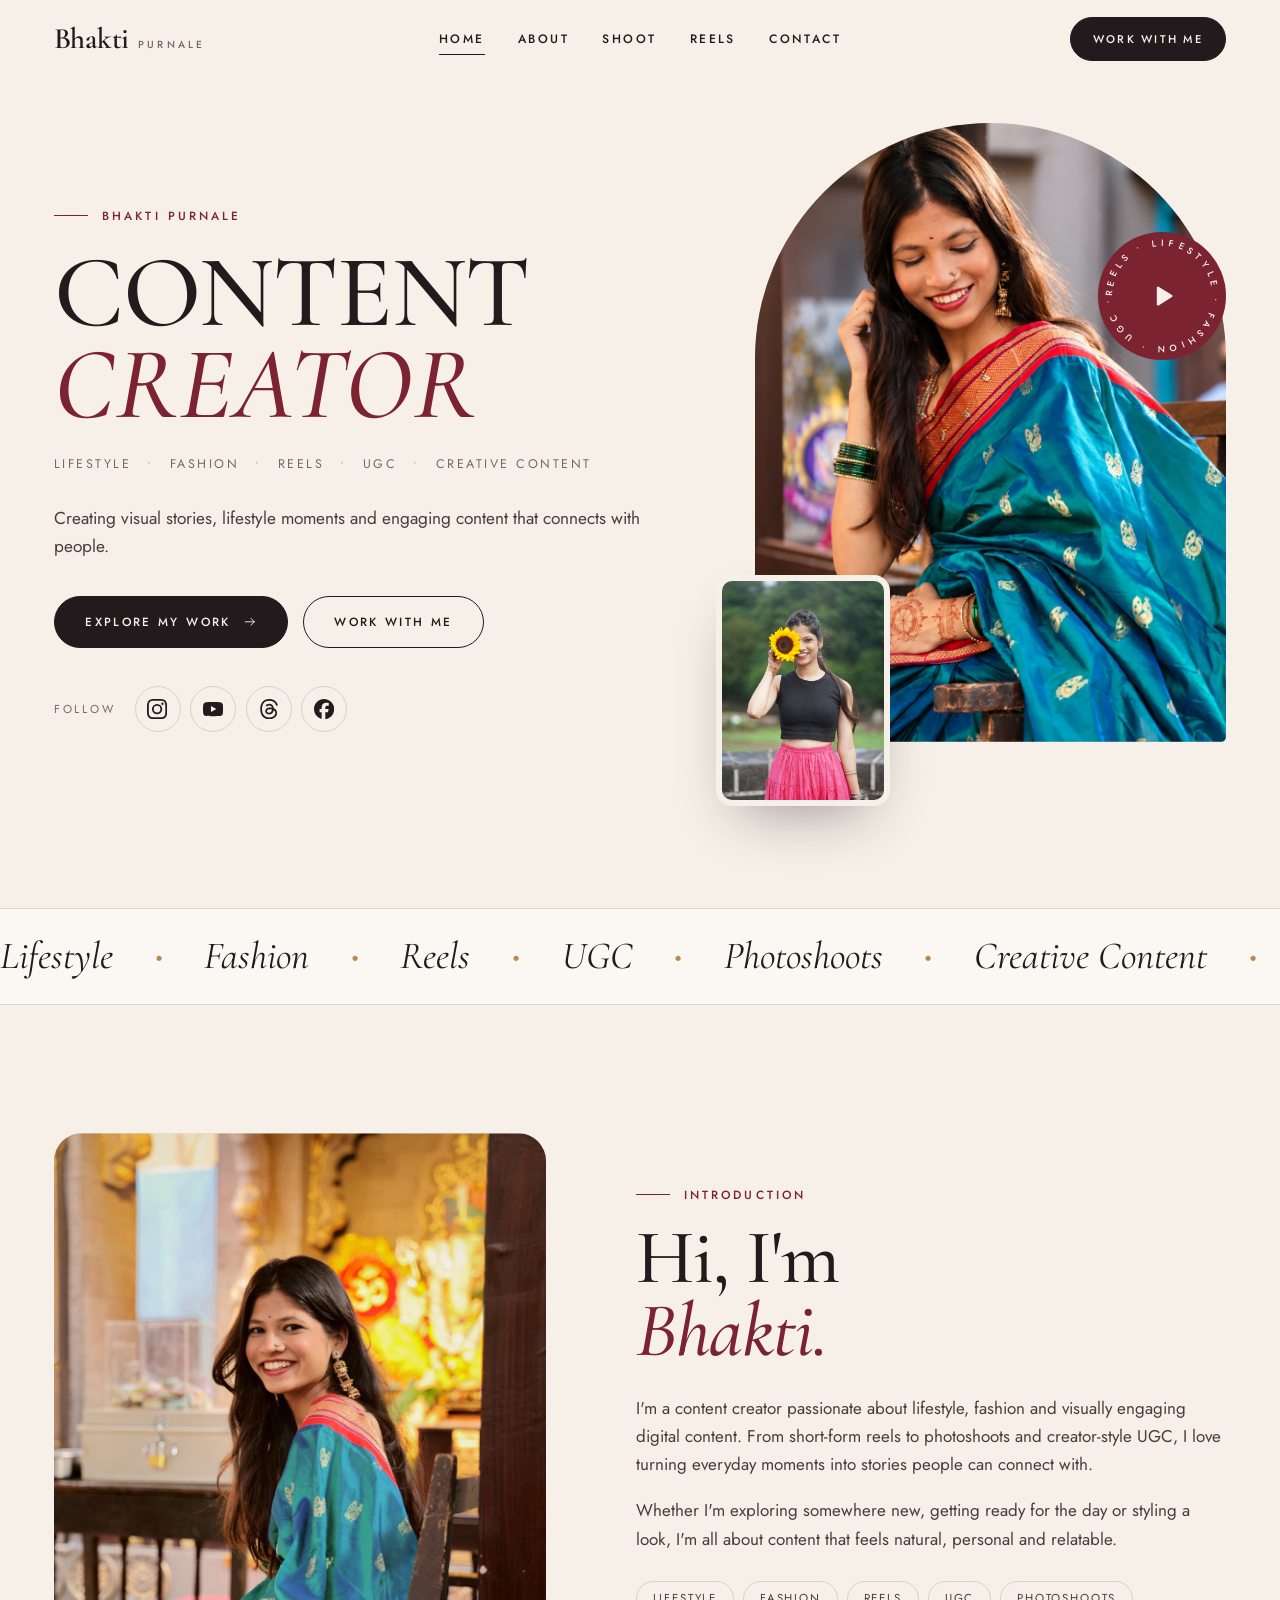
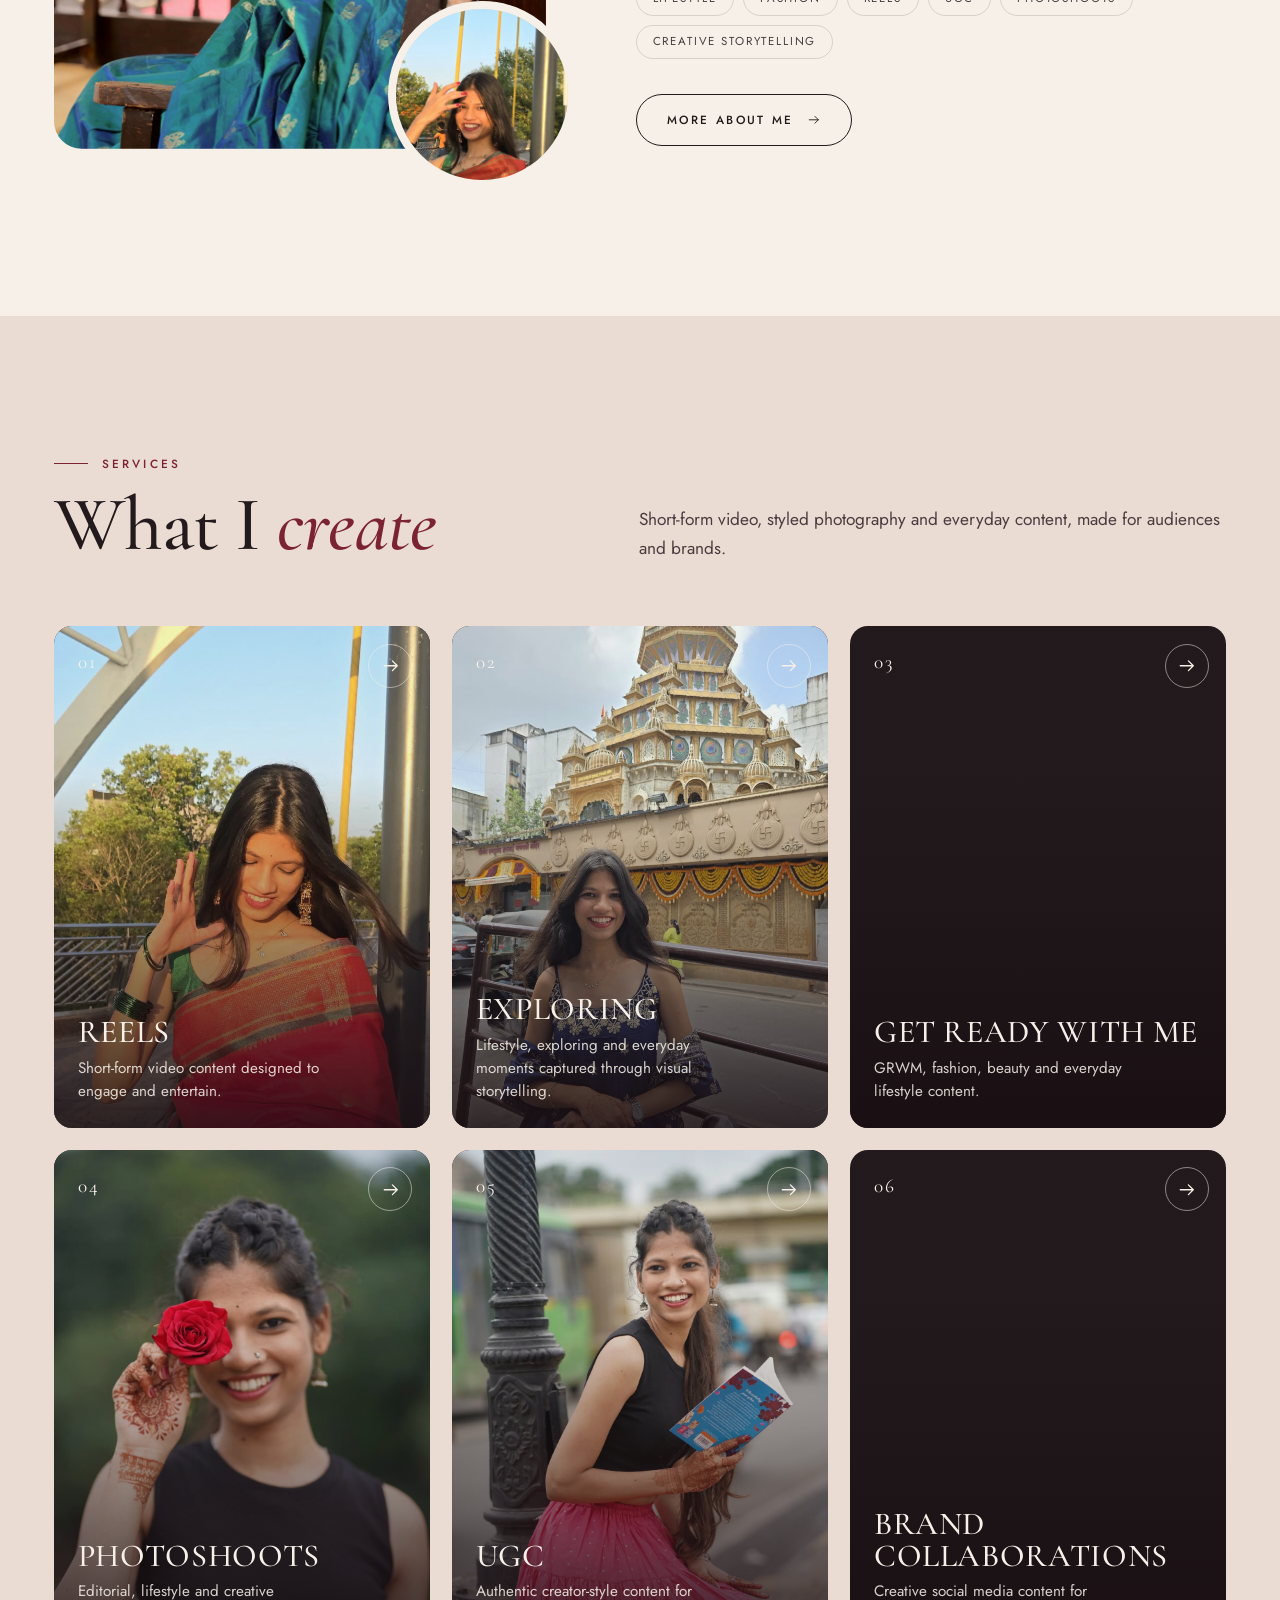
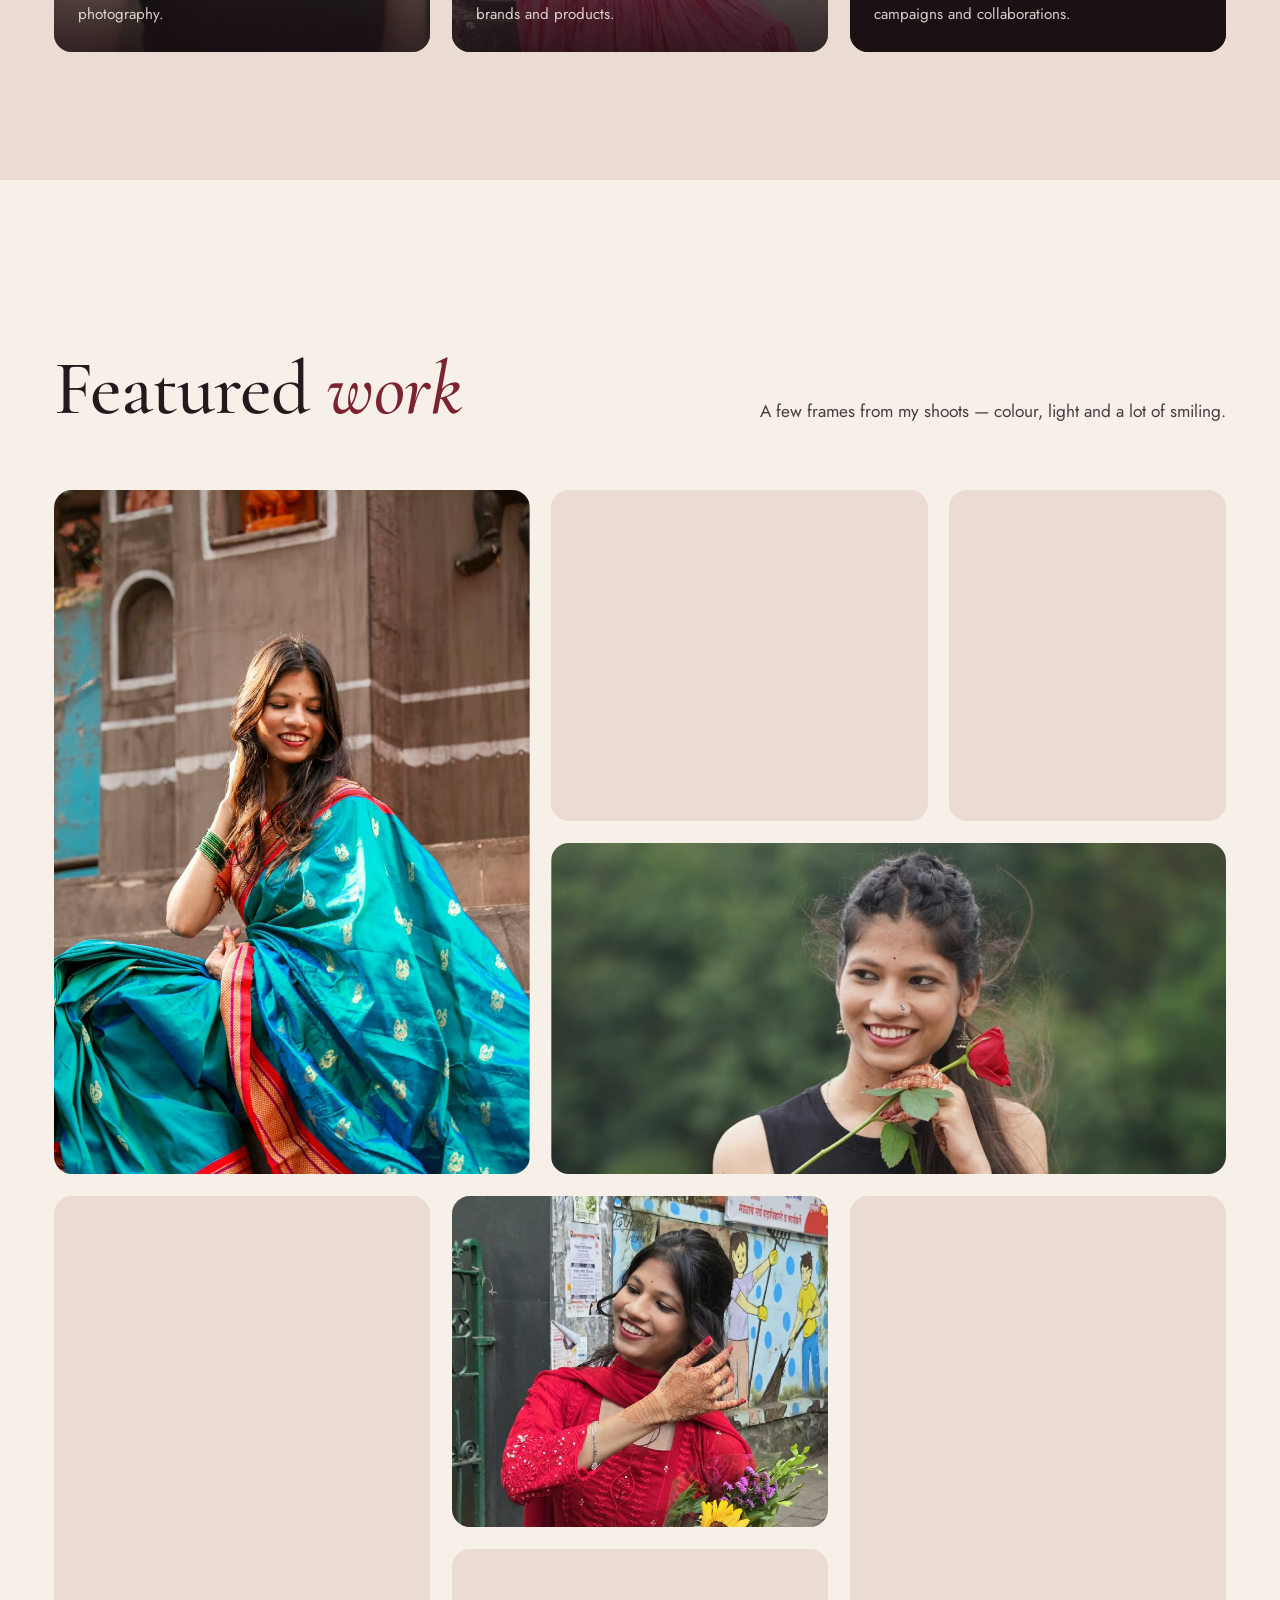
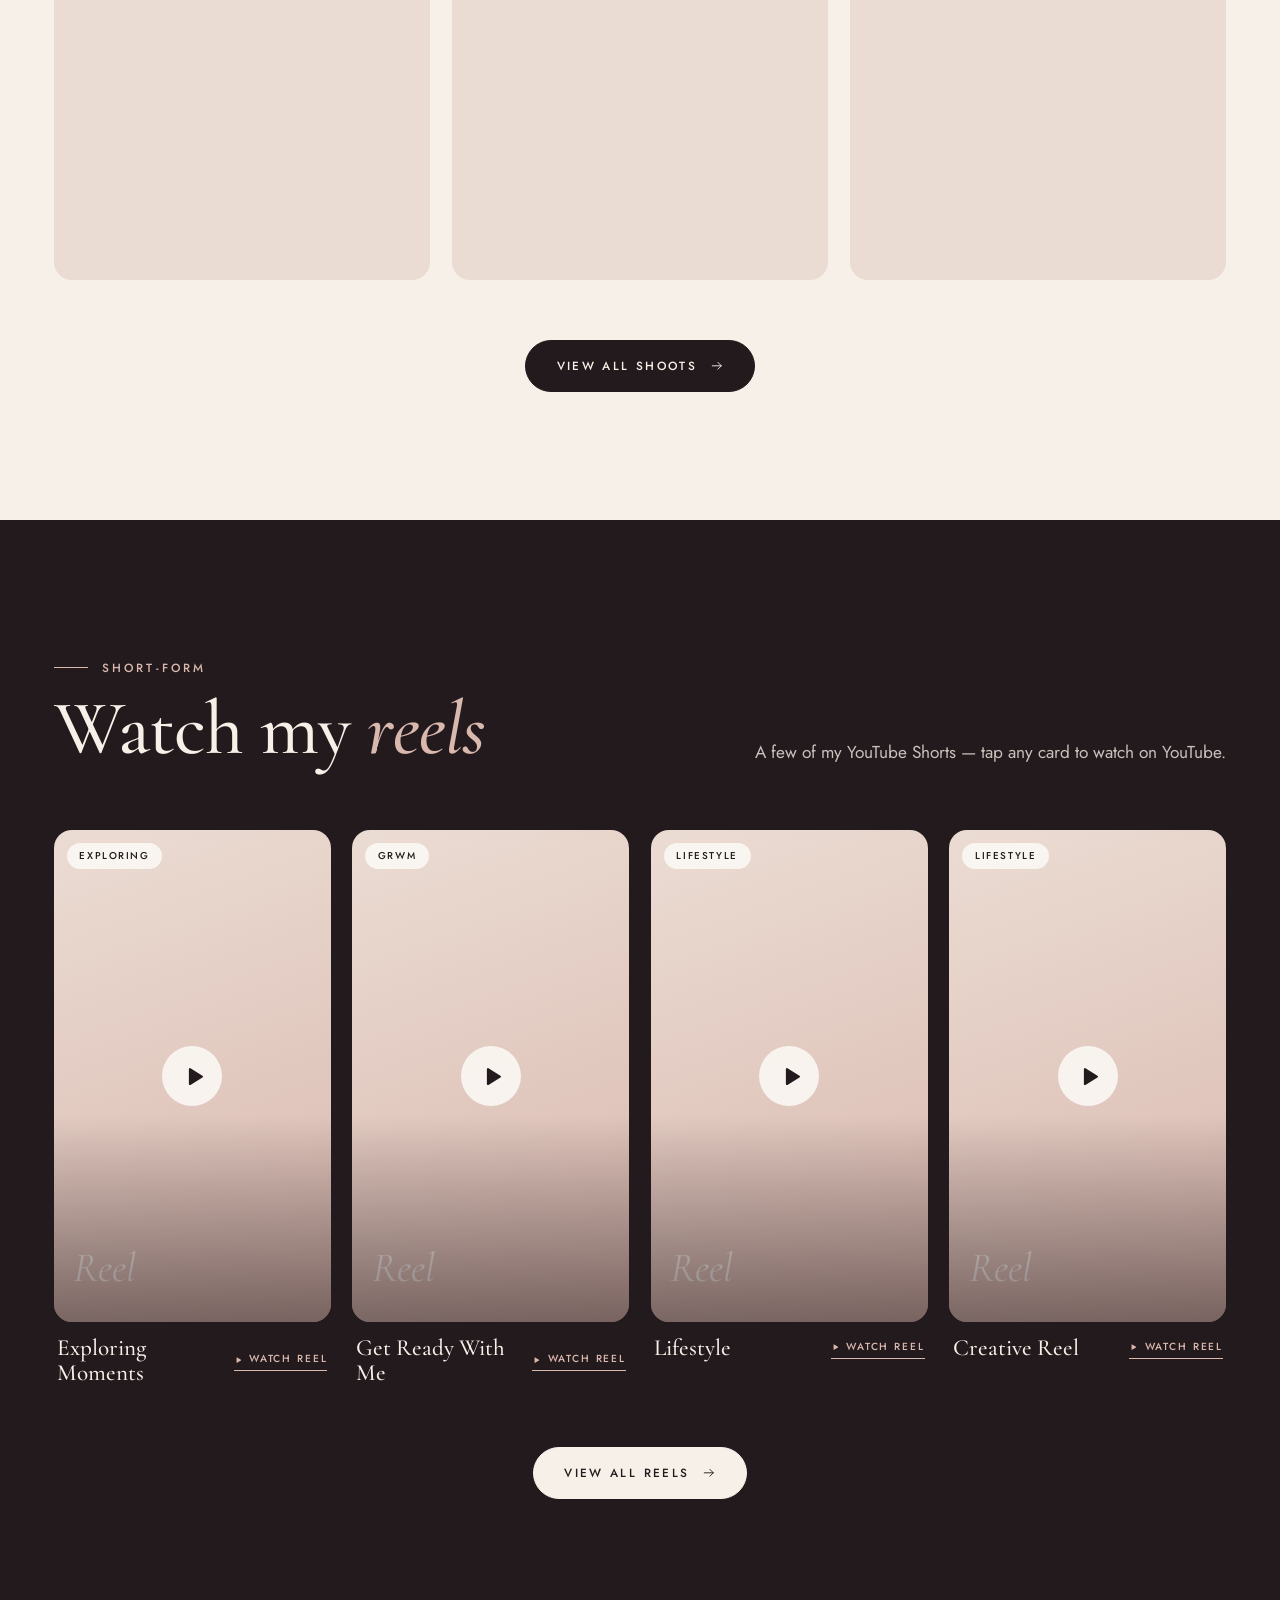
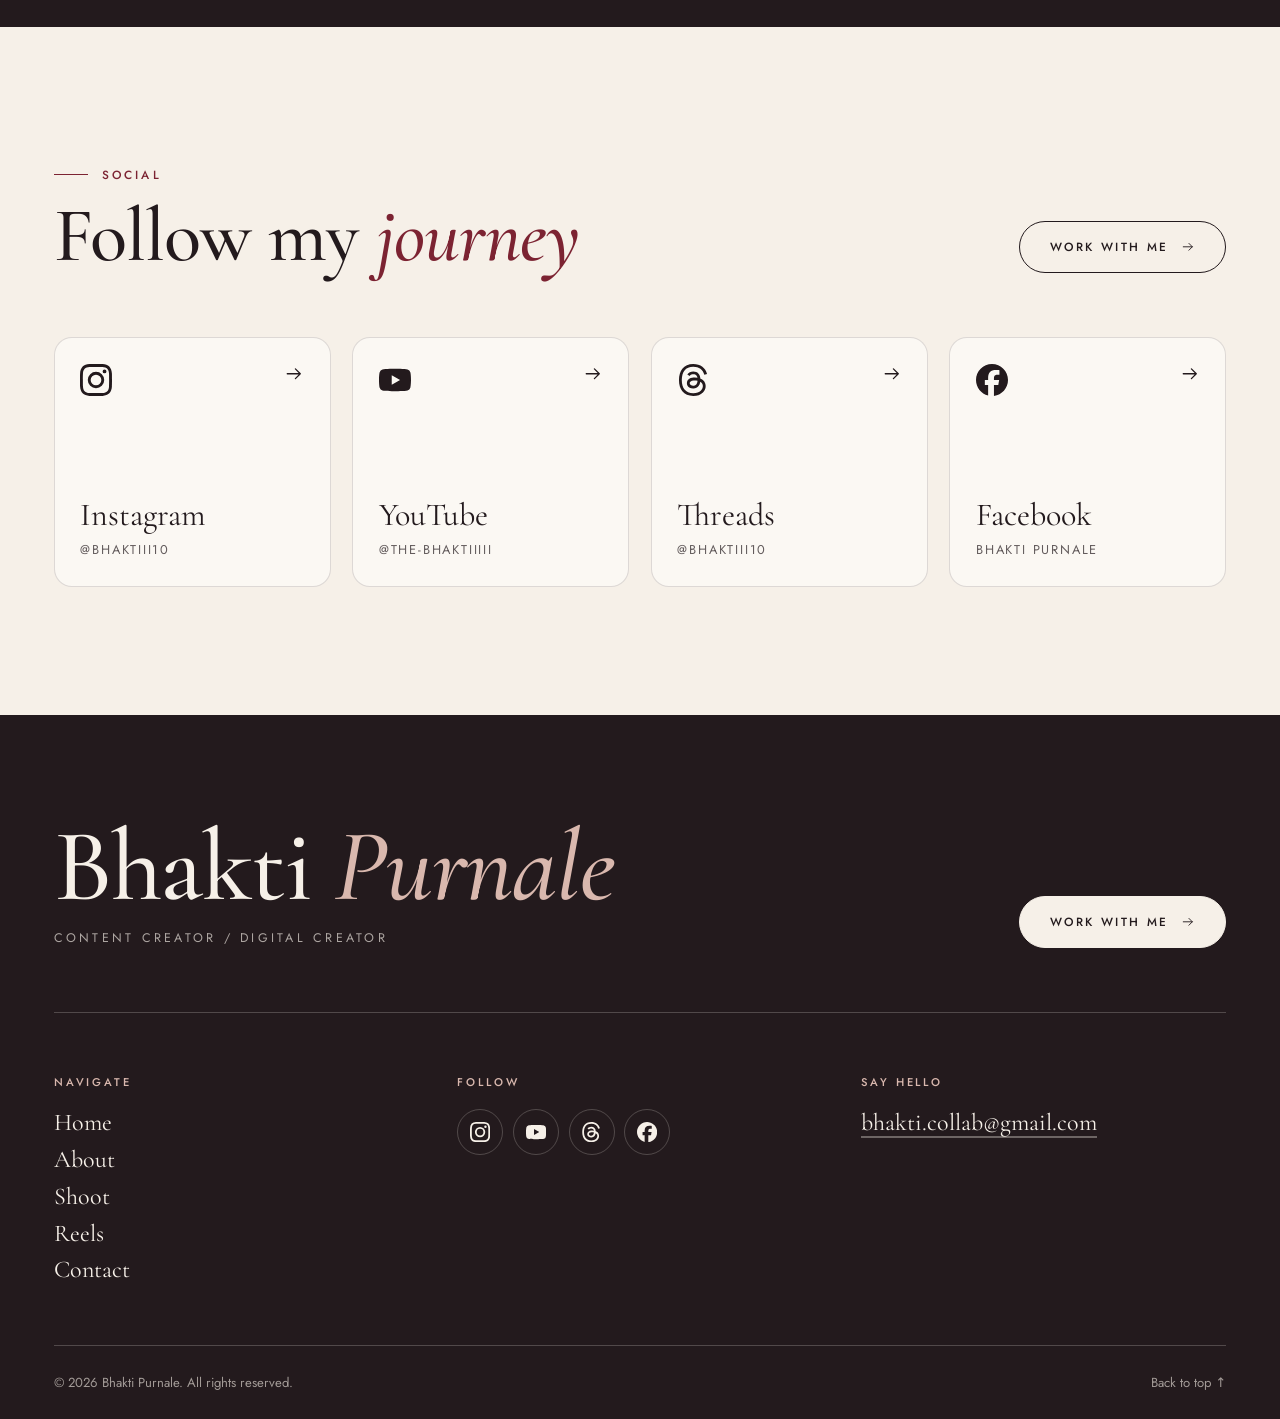
==== commit 97f8f65a: "updated" ====
--- a/index.html
+++ b/index.html
@@ -190,7 +190,7 @@
         <p class="eyebrow reveal">Portfolio</p>
         <h2 class="display h-lg reveal" id="featured-title">Featured <em>work</em></h2>
       </div>
-      <p class="lead reveal">A few frames from recent shoots — colour, light and a lot of smiling.</p>
+      <p class="lead reveal">A few frames from my shoots — colour, light and a lot of smiling.</p>
     </div>
     <div class="featured">
       <a class="f-item f1 reveal-img zoom" href="shoot.html"><img src="img/ganpatiimg1.jpeg" alt="Bhakti looking down and smiling in a teal silk saree with gold peacock motifs" style="--pos:50% 30%" width="854" height="1281" loading="lazy" decoding="async"></a>
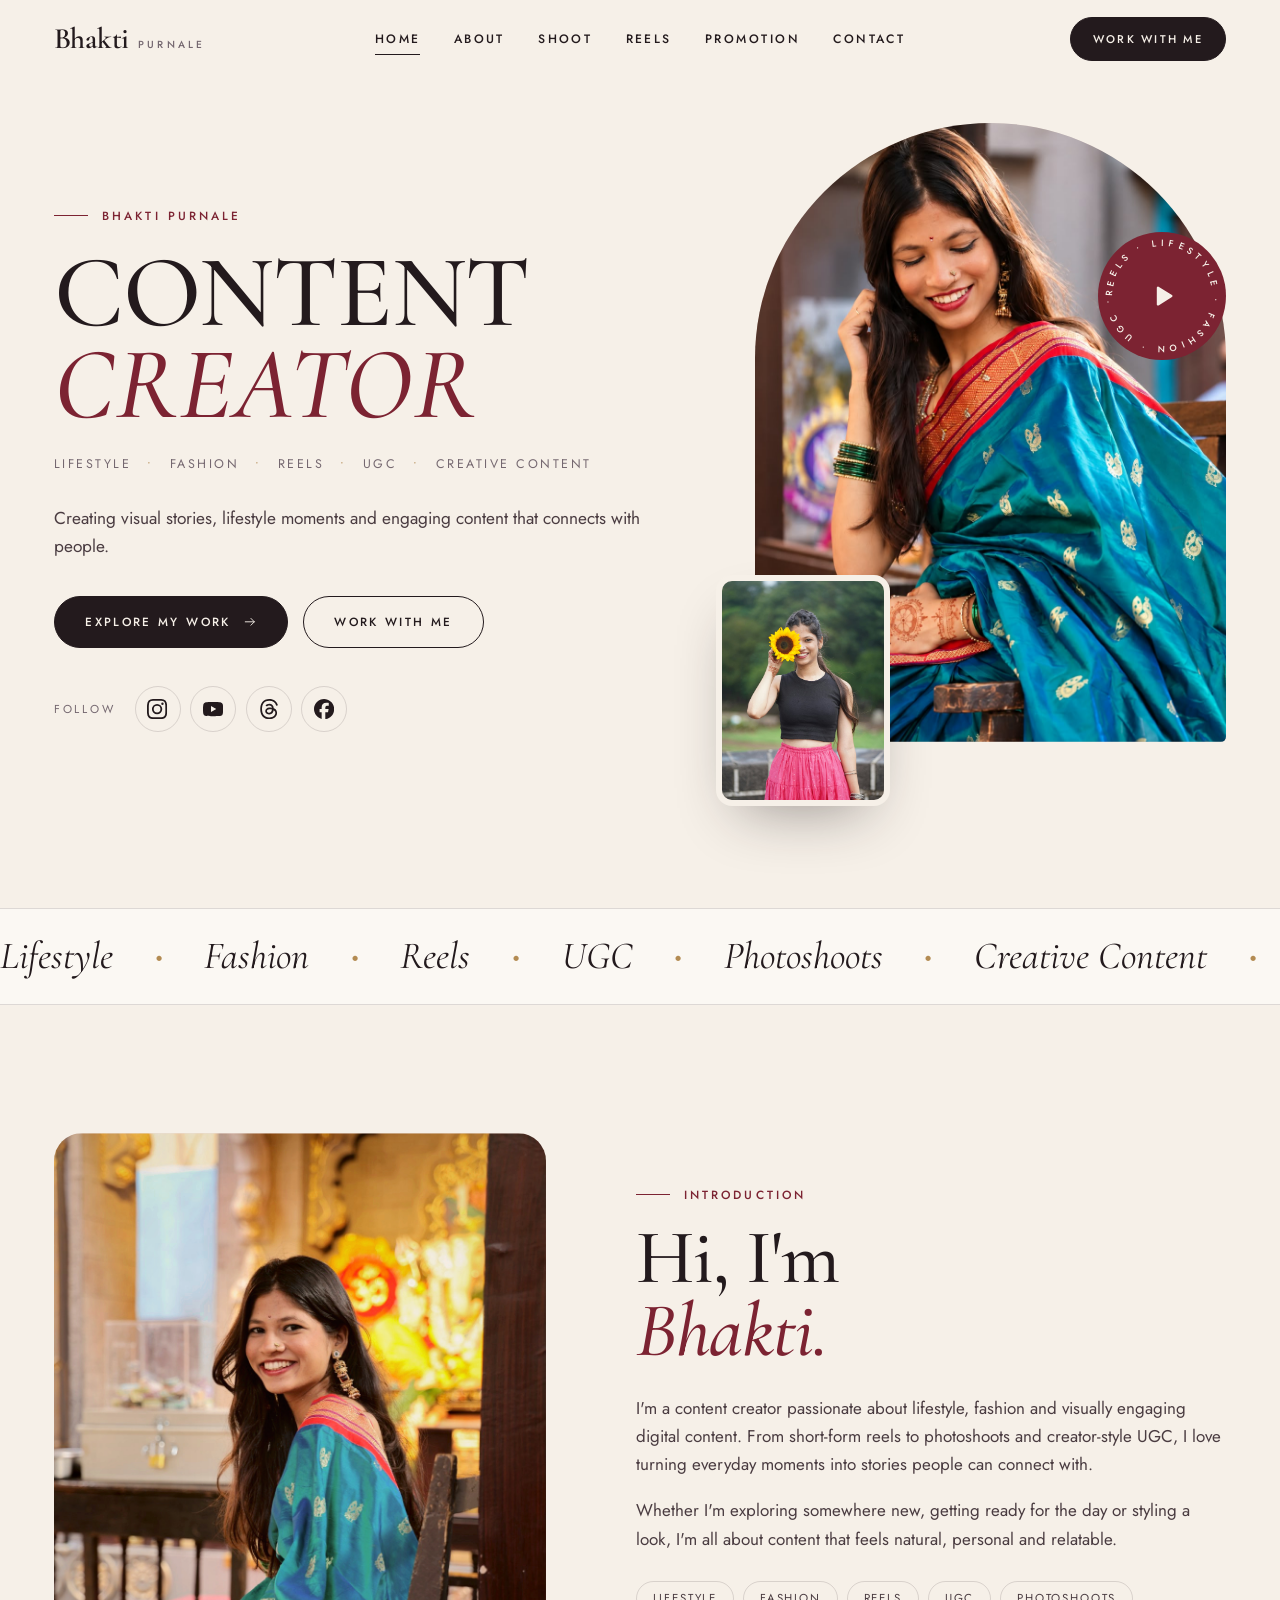
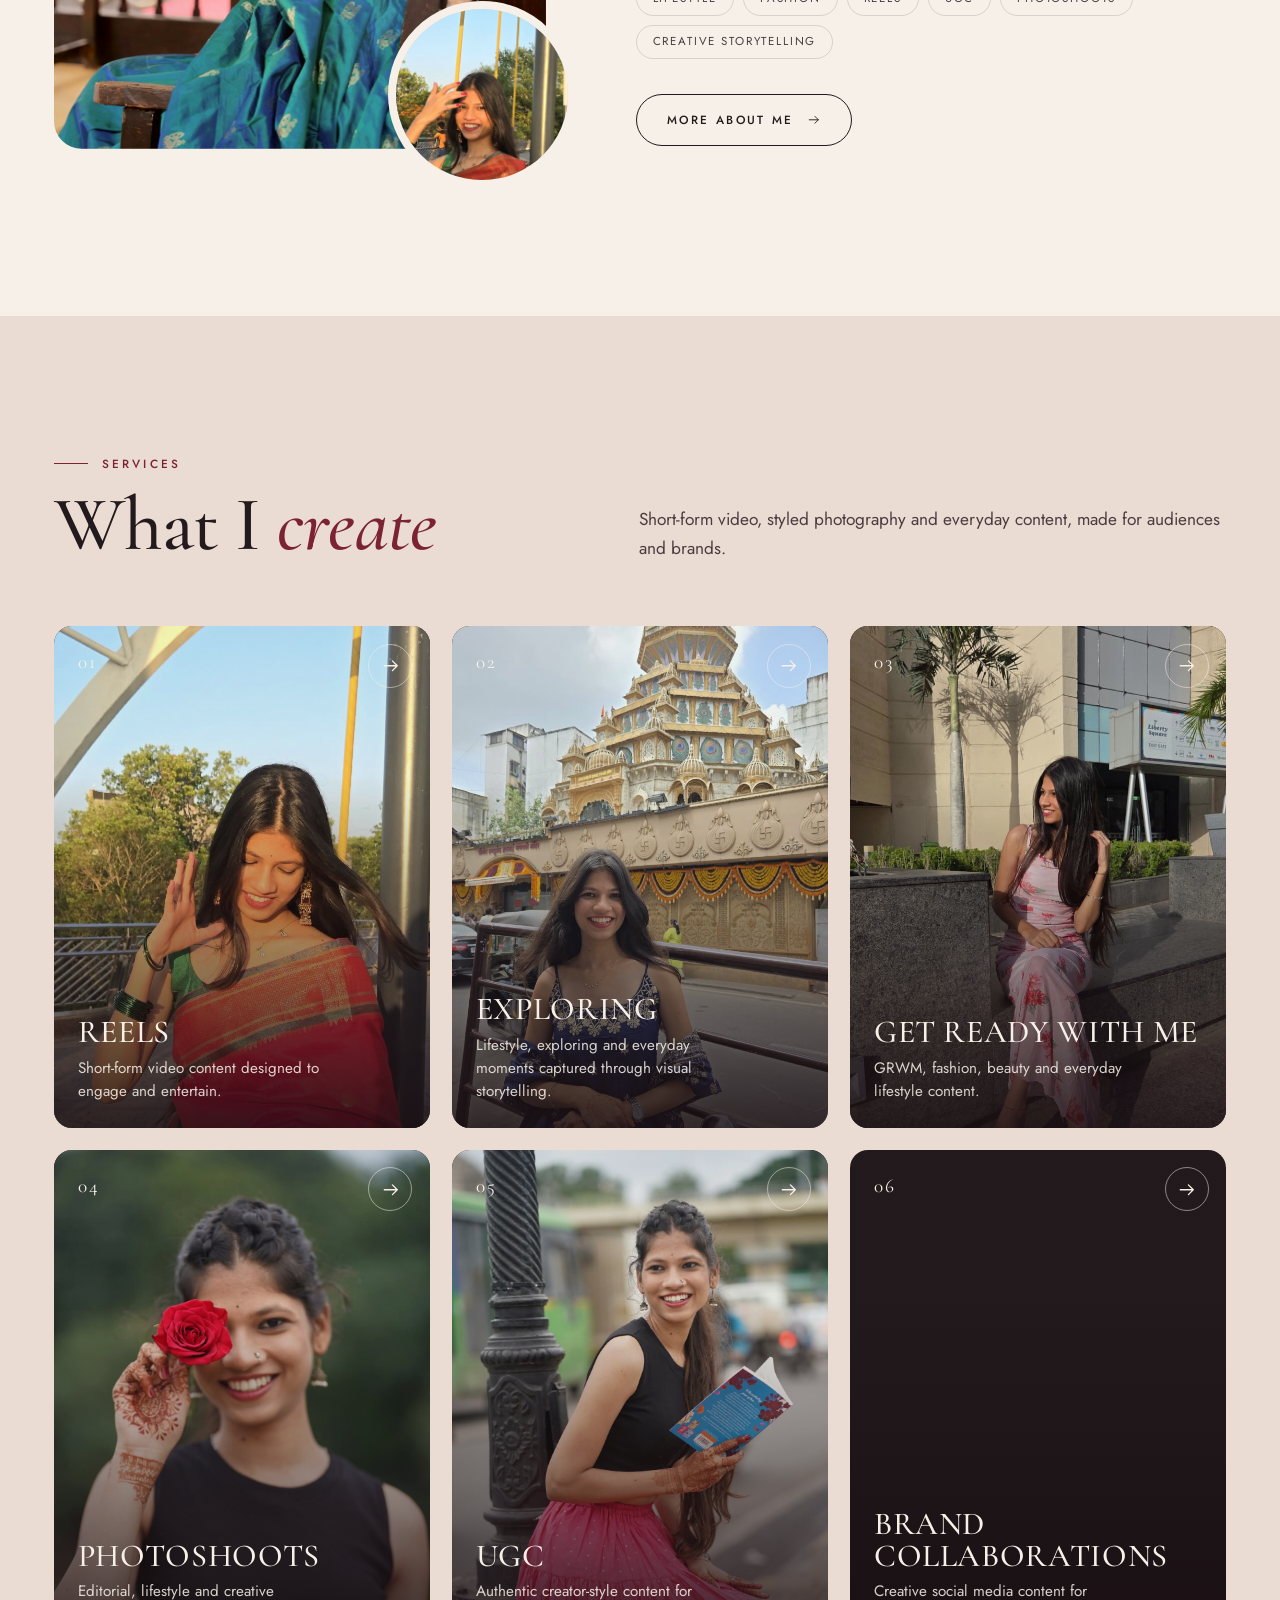
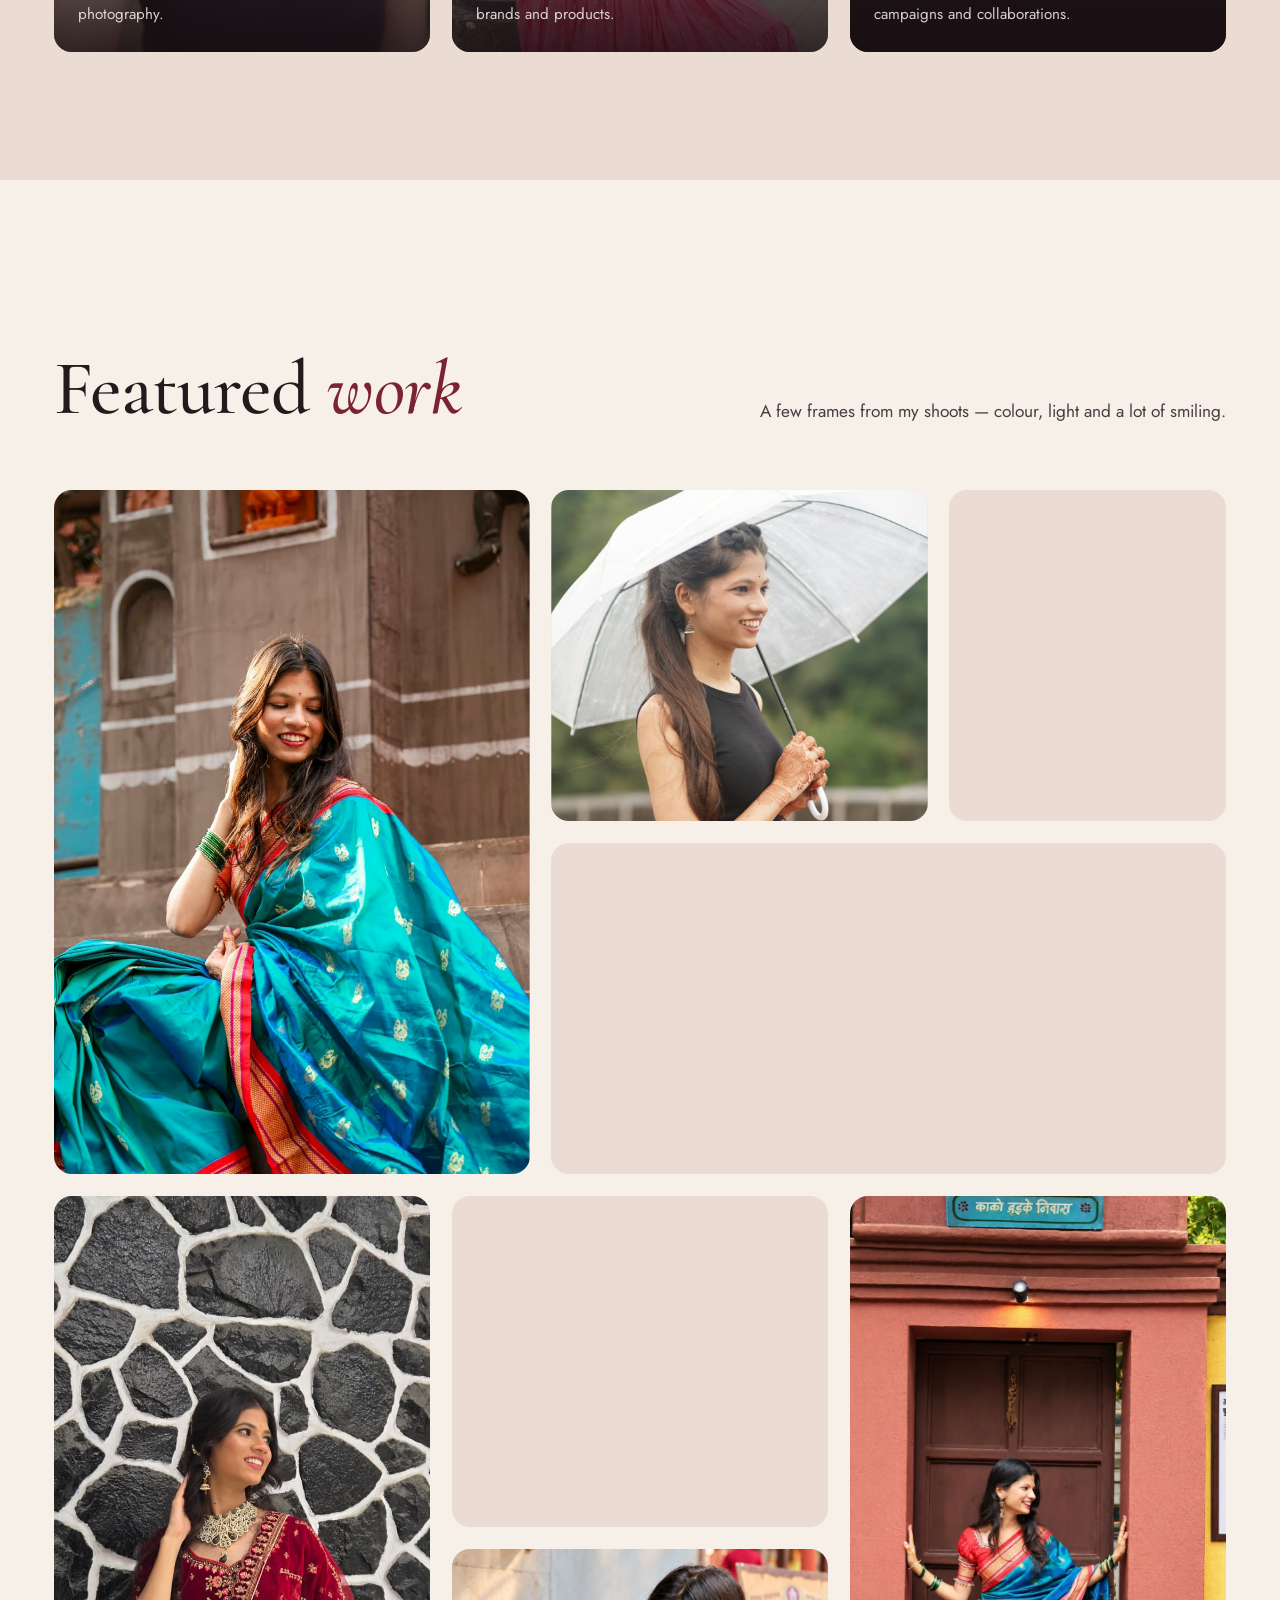
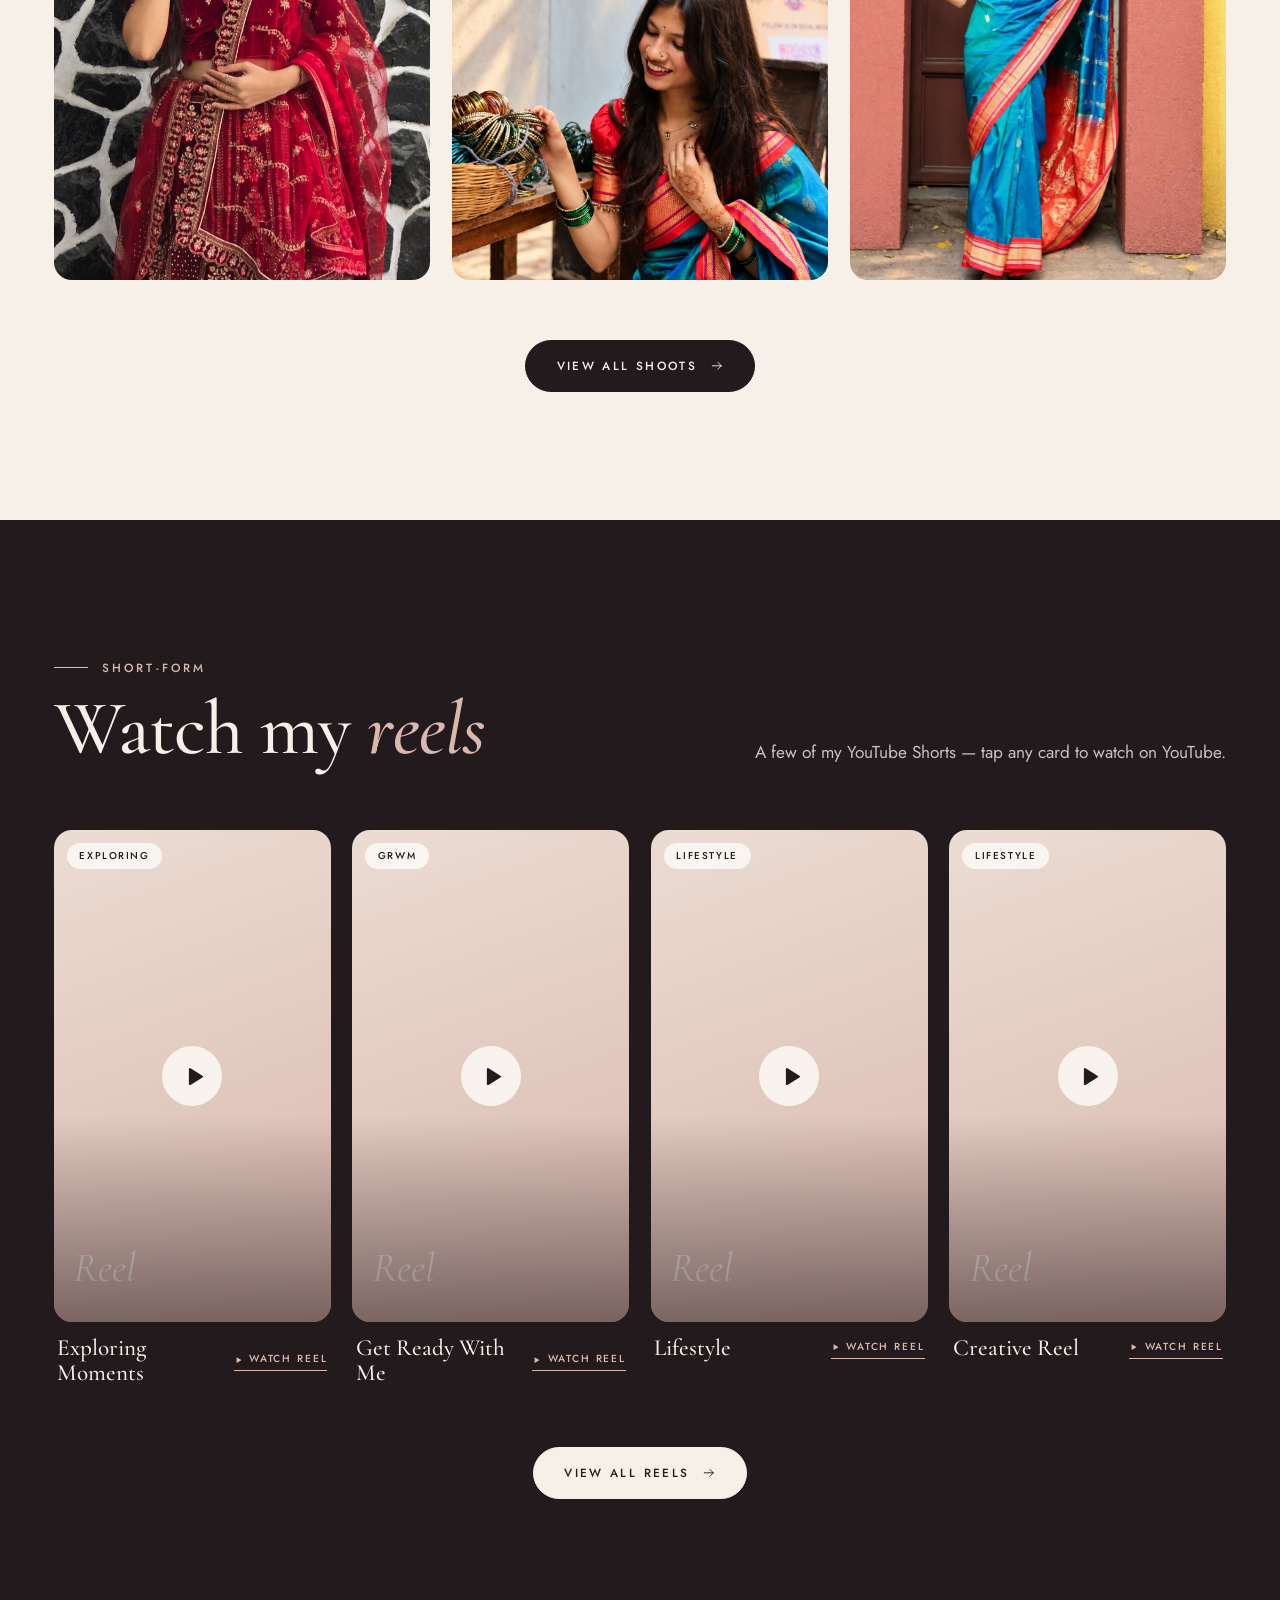
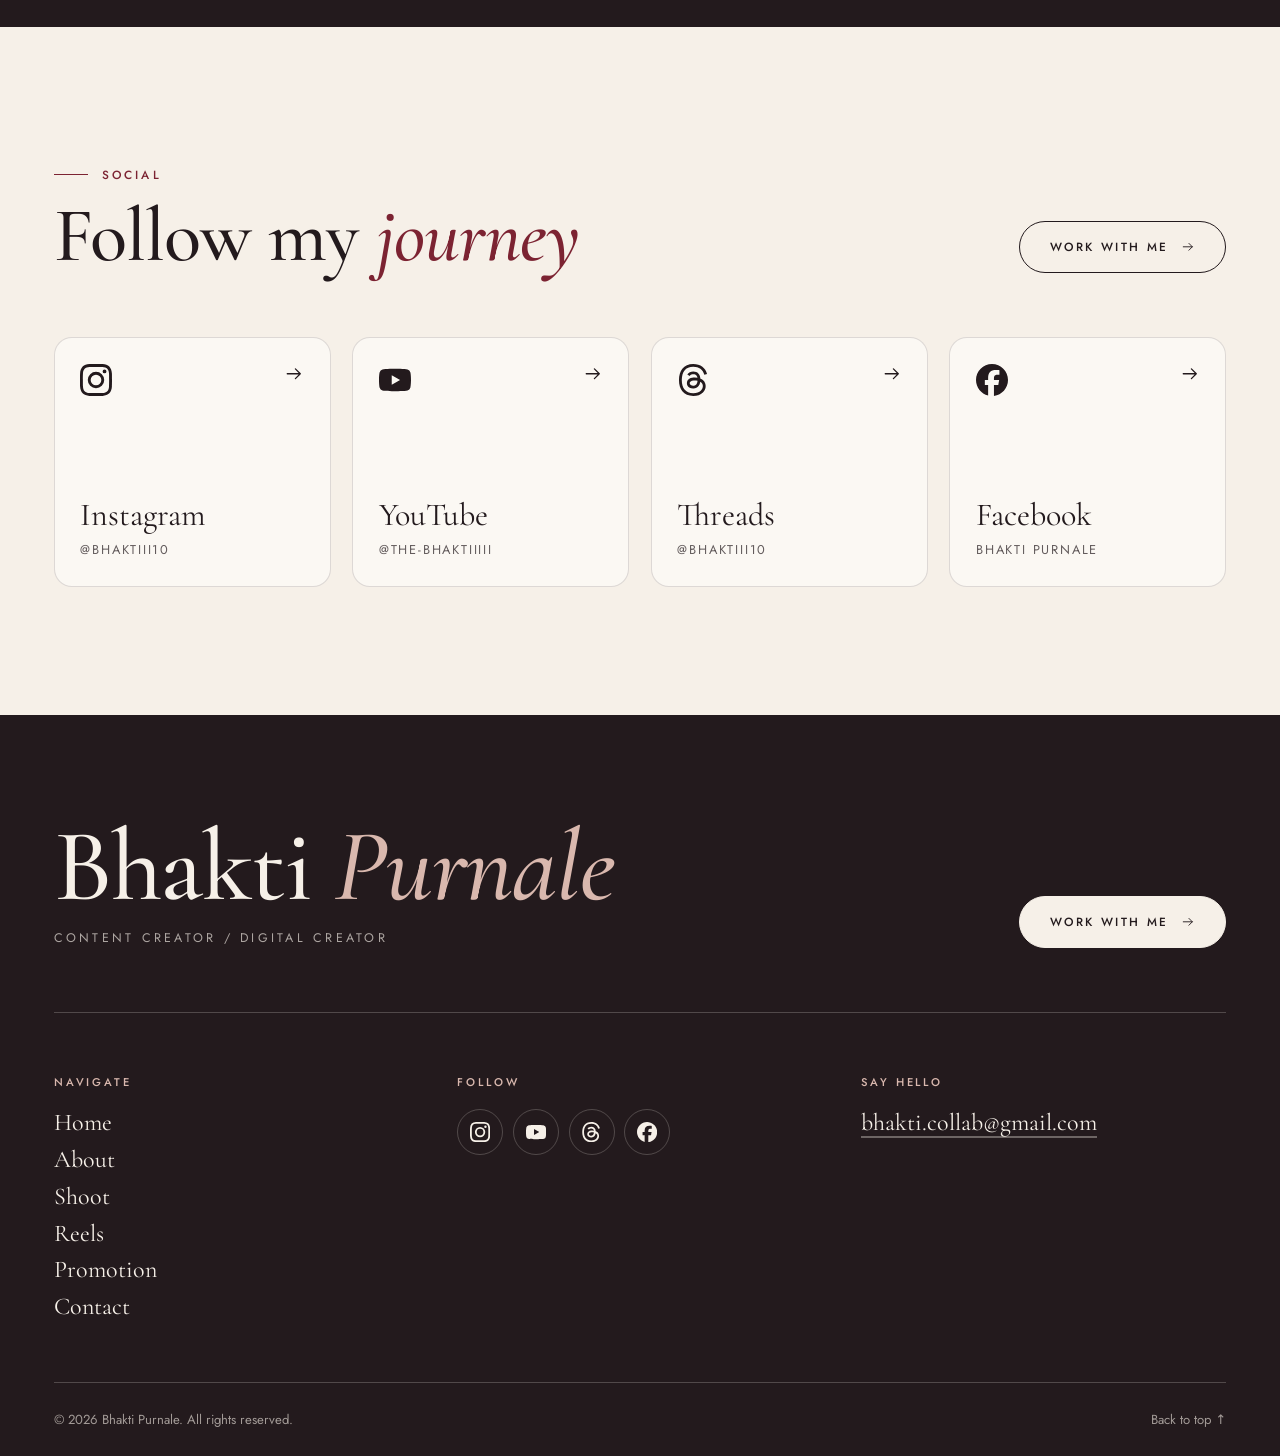
==== commit eeb66079: "added" ====
--- a/index.html
+++ b/index.html
@@ -36,6 +36,7 @@
         <li><a class="nav-link" href="about.html">About</a></li>
         <li><a class="nav-link" href="shoot.html">Shoot</a></li>
         <li><a class="nav-link" href="reels.html">Reels</a></li>
+        <li><a class="nav-link" href="promotion.html">Promotion</a></li>
         <li><a class="nav-link" href="contact.html">Contact</a></li>
       </ul>
     </nav>
@@ -51,7 +52,8 @@
       <li><a class="mobile-link" style="--i:1" href="about.html">About<small>02</small></a></li>
       <li><a class="mobile-link" style="--i:2" href="shoot.html">Shoot<small>03</small></a></li>
       <li><a class="mobile-link" style="--i:3" href="reels.html">Reels<small>04</small></a></li>
-      <li><a class="mobile-link" style="--i:4" href="contact.html">Contact<small>05</small></a></li>
+      <li><a class="mobile-link" style="--i:4" href="promotion.html">Promotion<small>05</small></a></li>
+      <li><a class="mobile-link" style="--i:5" href="contact.html">Contact<small>06</small></a></li>
     </ul>
   </nav>
   <div class="mobile-foot">
@@ -327,6 +329,7 @@
           <a href="about.html">About</a>
           <a href="shoot.html">Shoot</a>
           <a href="reels.html">Reels</a>
+          <a href="promotion.html">Promotion</a>
           <a href="contact.html">Contact</a>
         </div>
       </nav>
--- a/style.css
+++ b/style.css
@@ -446,6 +446,10 @@
 .reel-grid--side { grid-template-columns: repeat(4, minmax(0, 1fr)); }
 .reel-grid--side .reel-meta { flex-direction: column; align-items: flex-start; gap: 0.3rem; }
 .reel-grid--side .reel-title { font-size: 1.2rem; }
+/* promotion page: the reel shown large beside the intro (same treatment as the featured reel on reels.html) */
+.promo-reel { width: min(100%, 400px); margin-inline: auto; }
+.promo-reel .reel-play { width: 84px; height: 84px; }
+.promo-reel .reel-title { font-size: 2rem; }
 
 .filter-bar { position: relative; z-index: 40; padding-block: 1rem; border-block: 1px solid var(--line); background: var(--ivory); }
 .filter-list { display: flex; flex-wrap: wrap; gap: 0.6rem; align-items: center; }
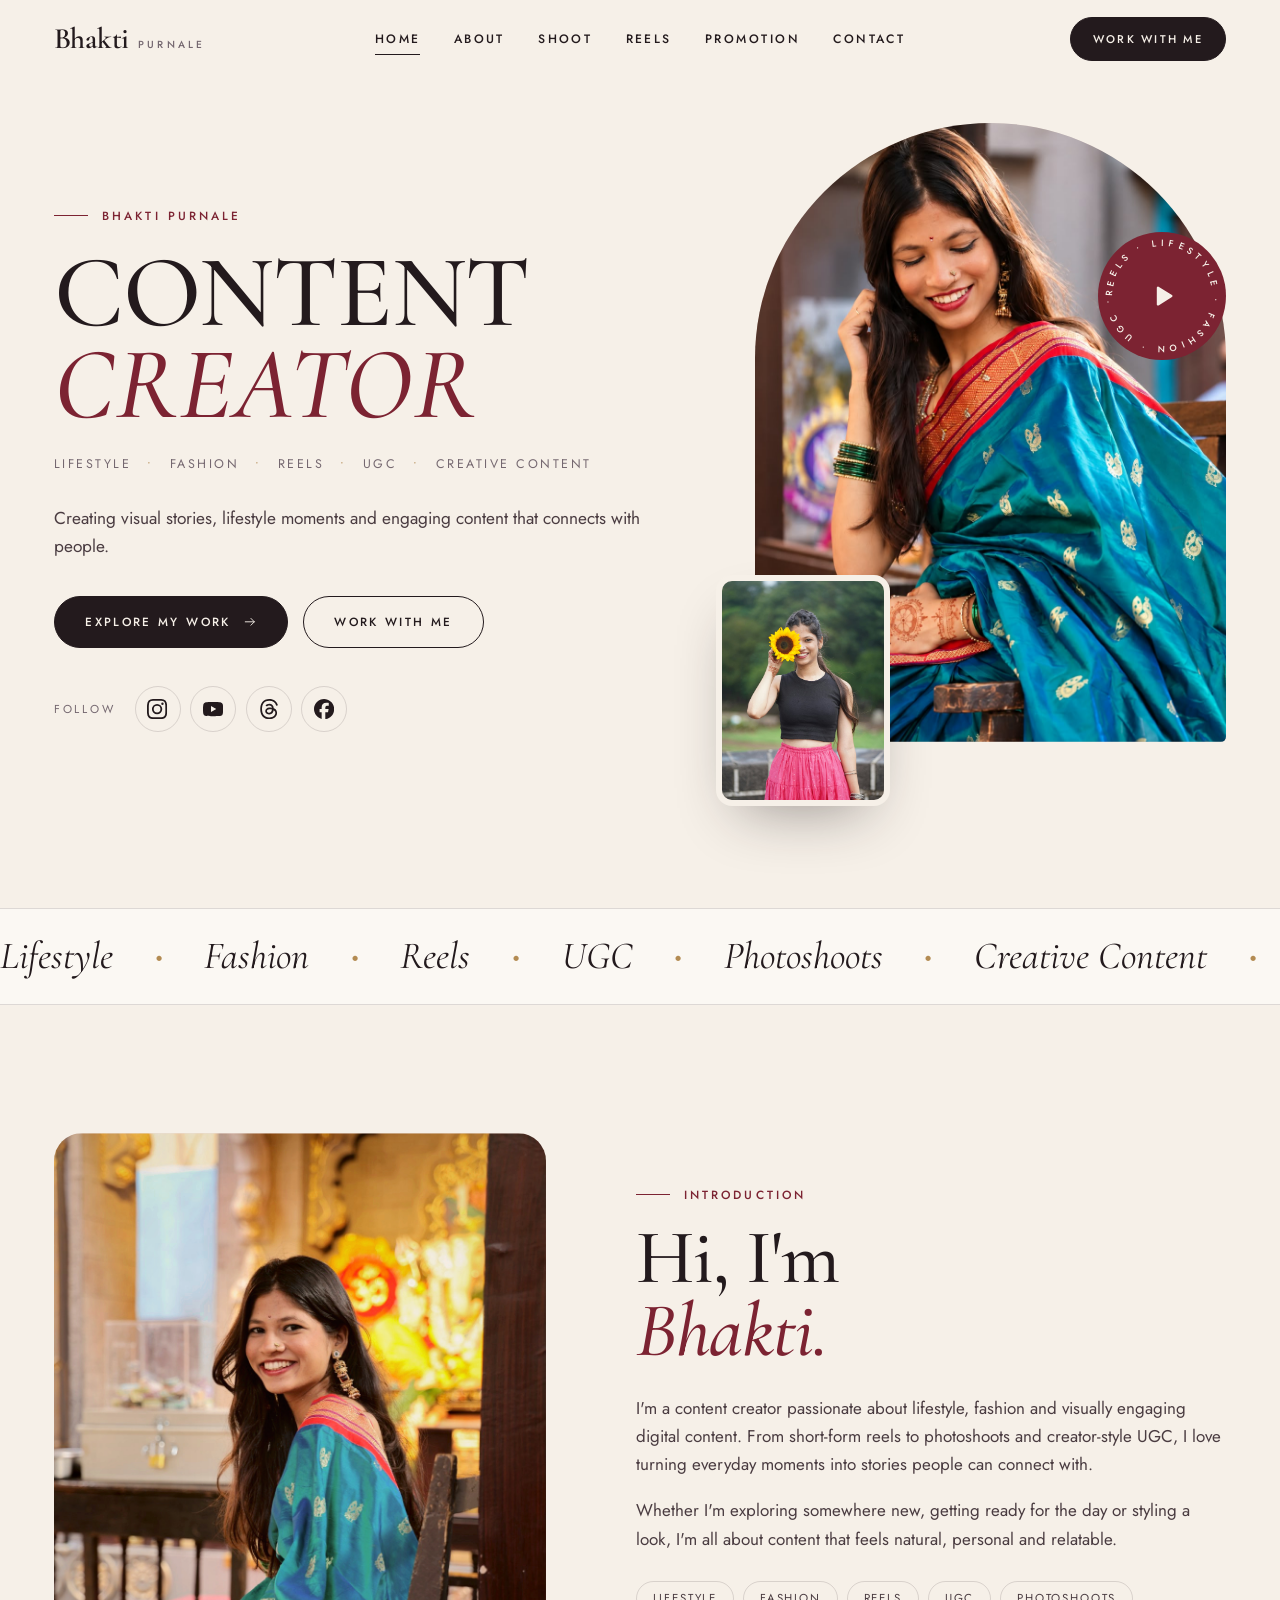
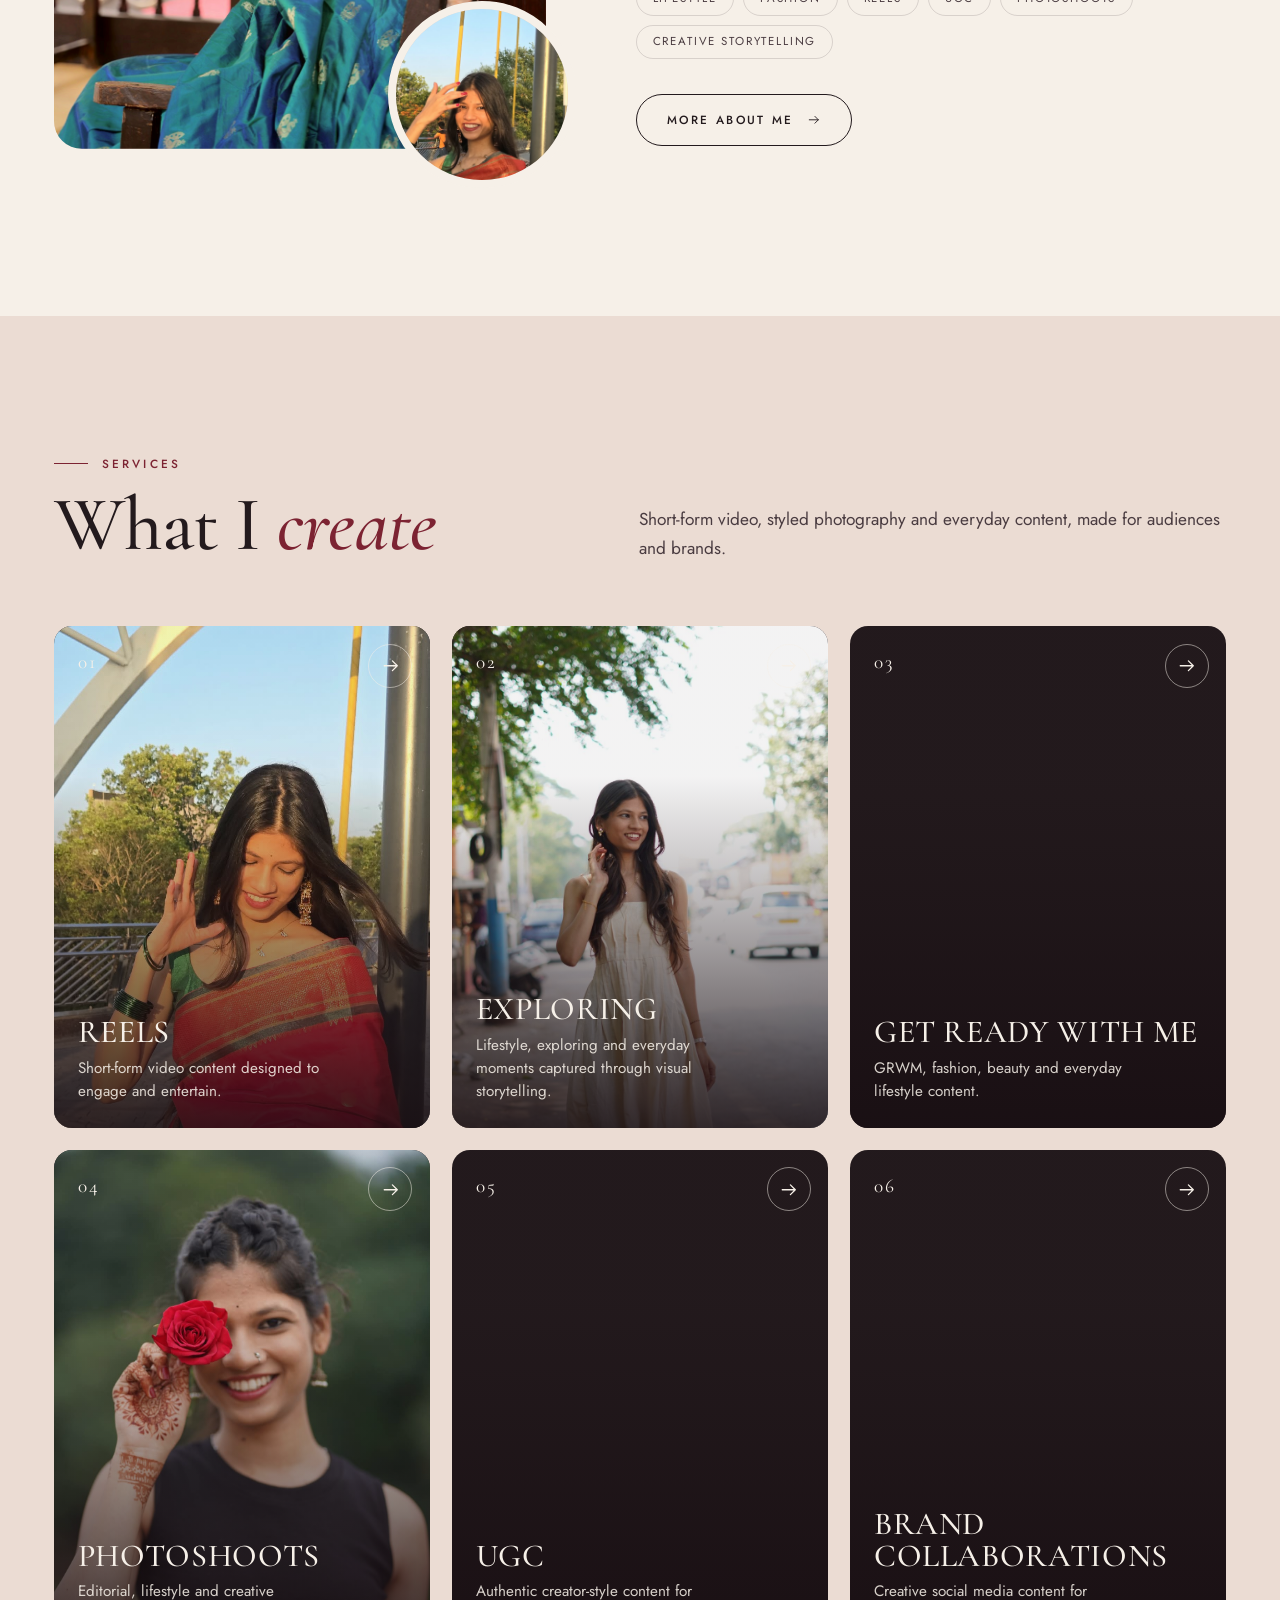
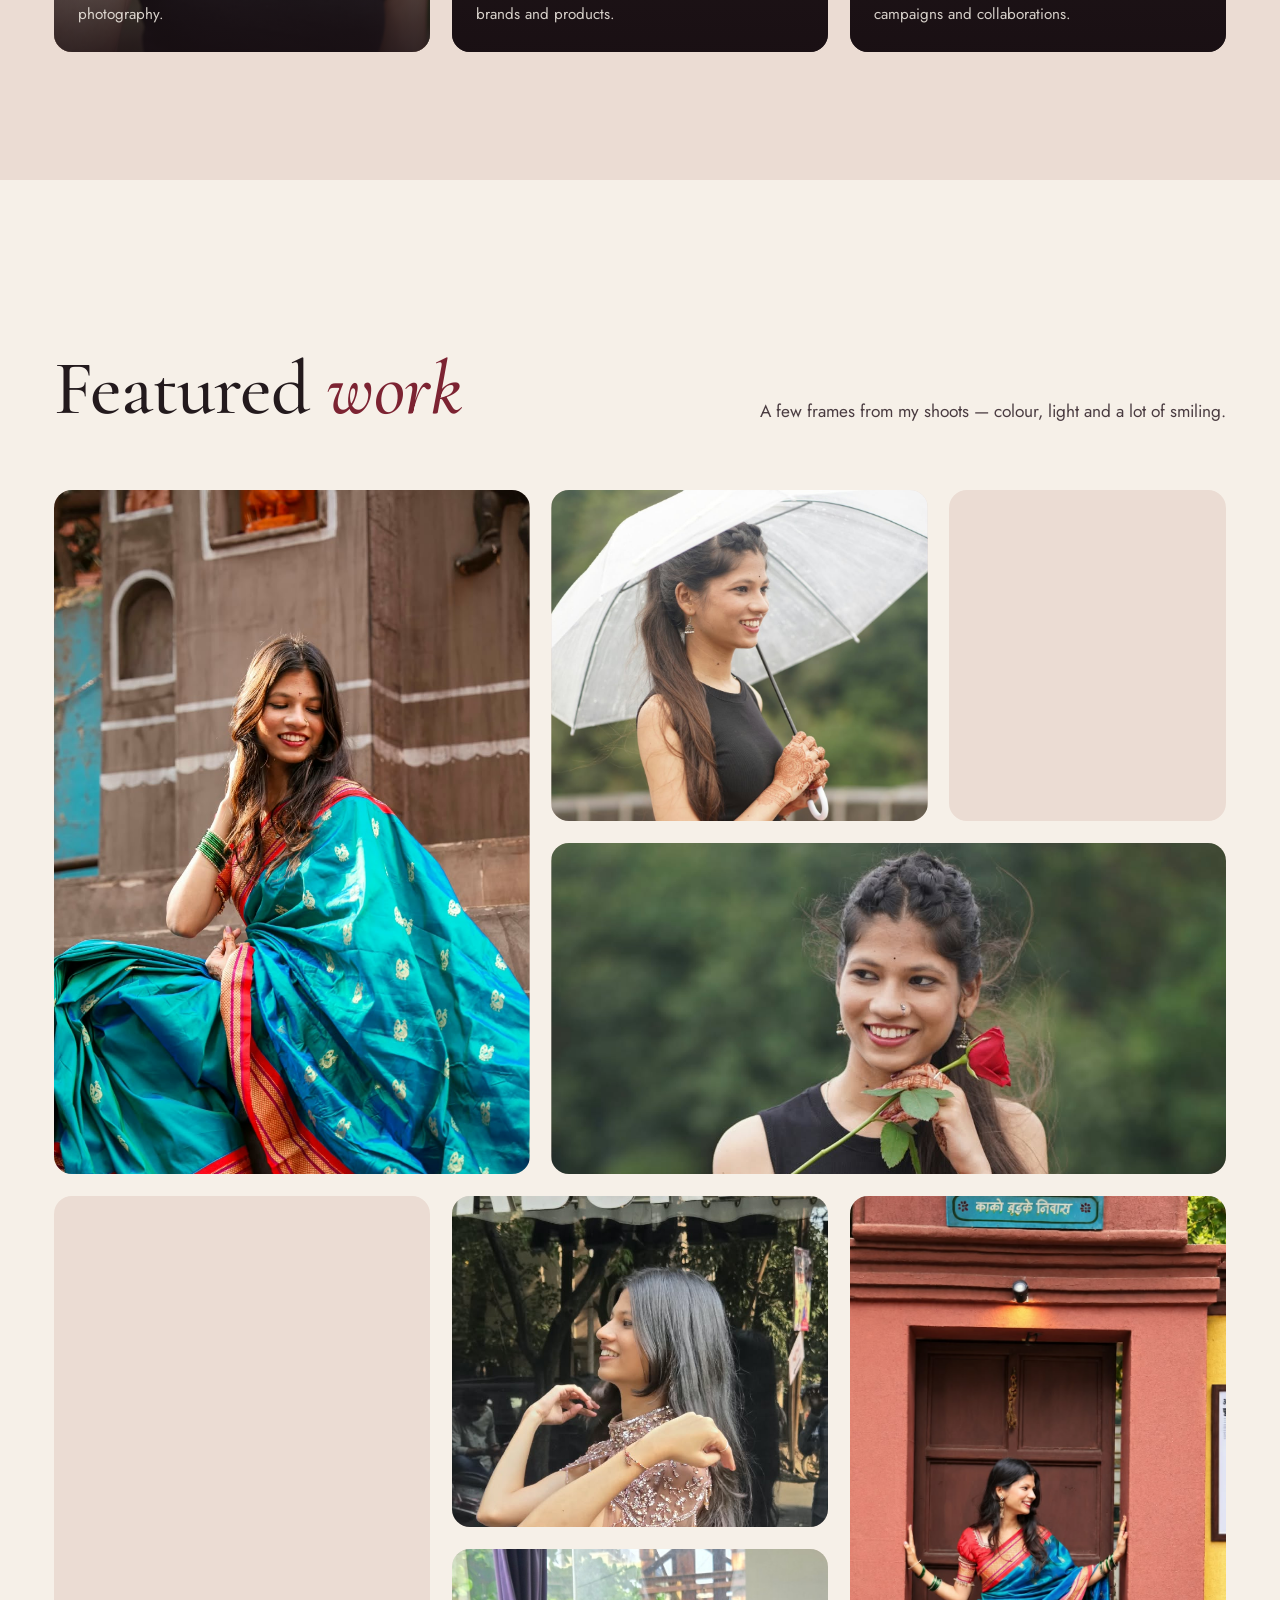
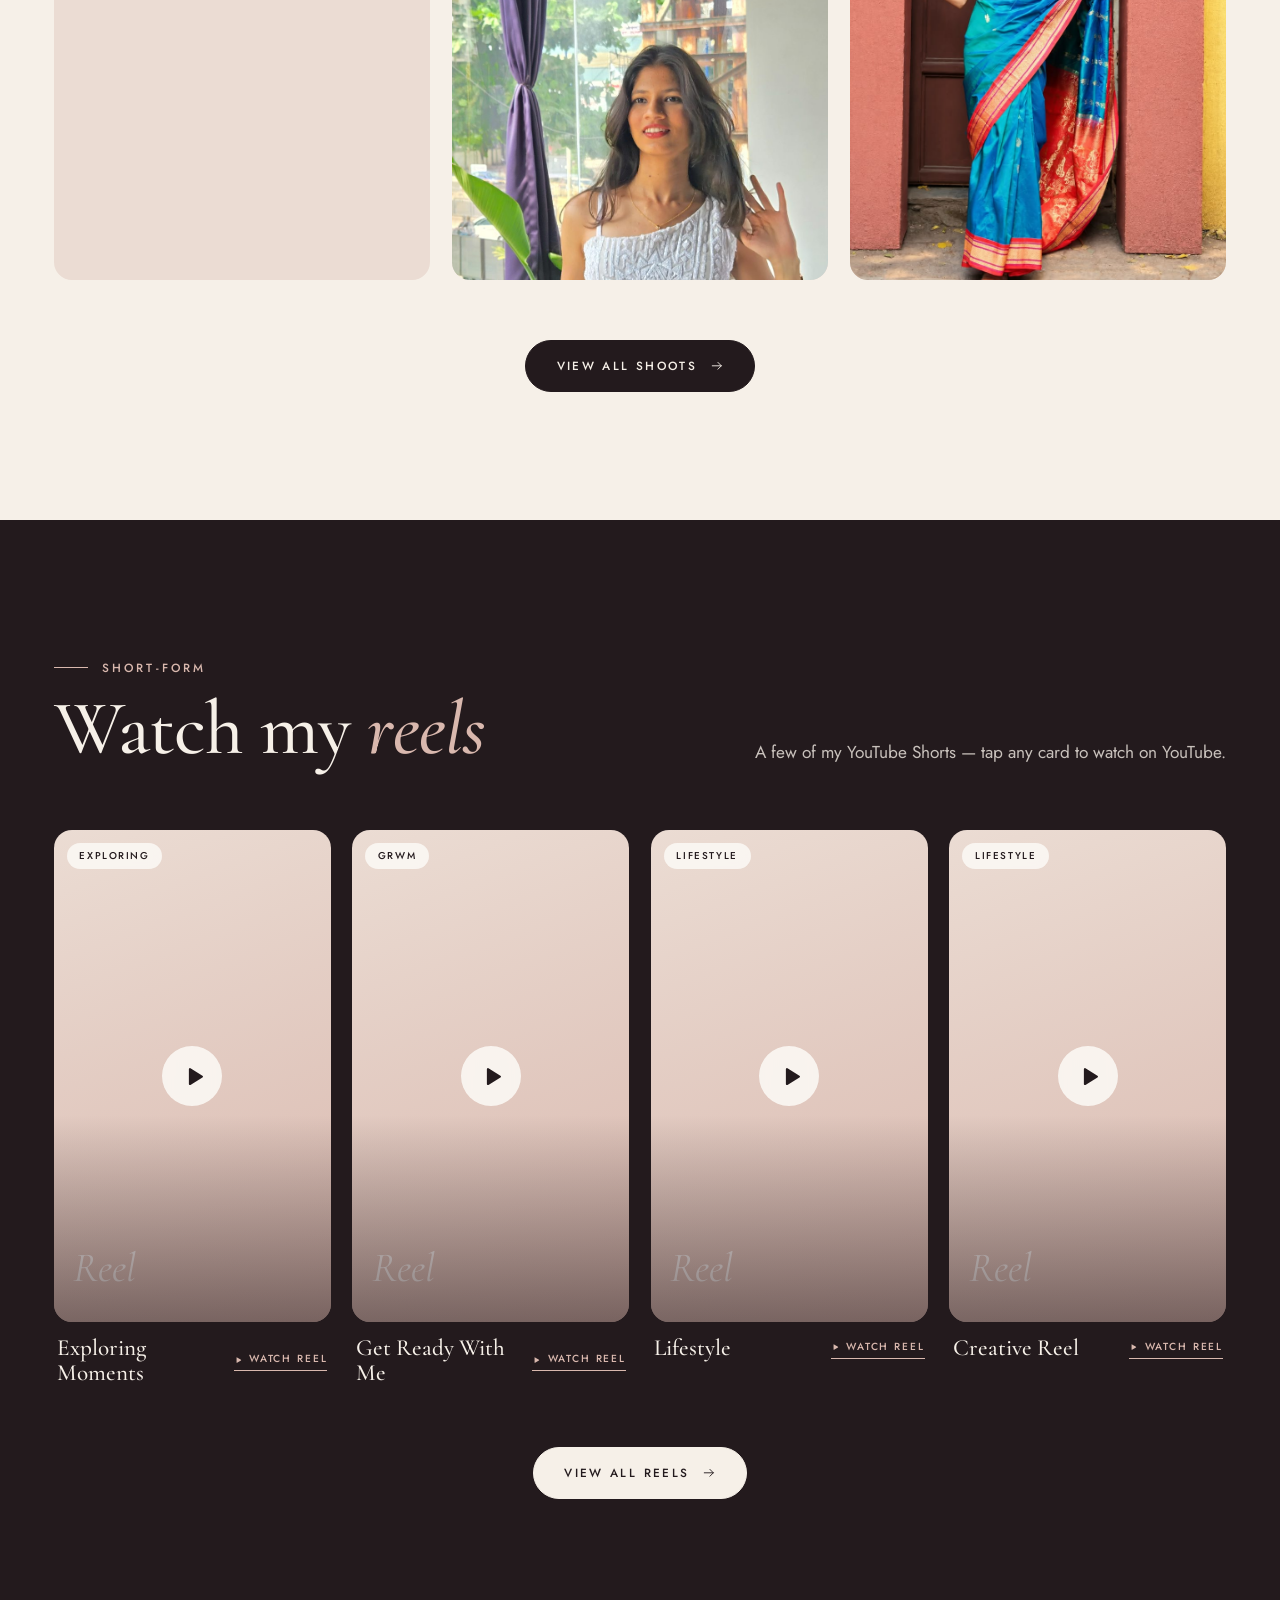
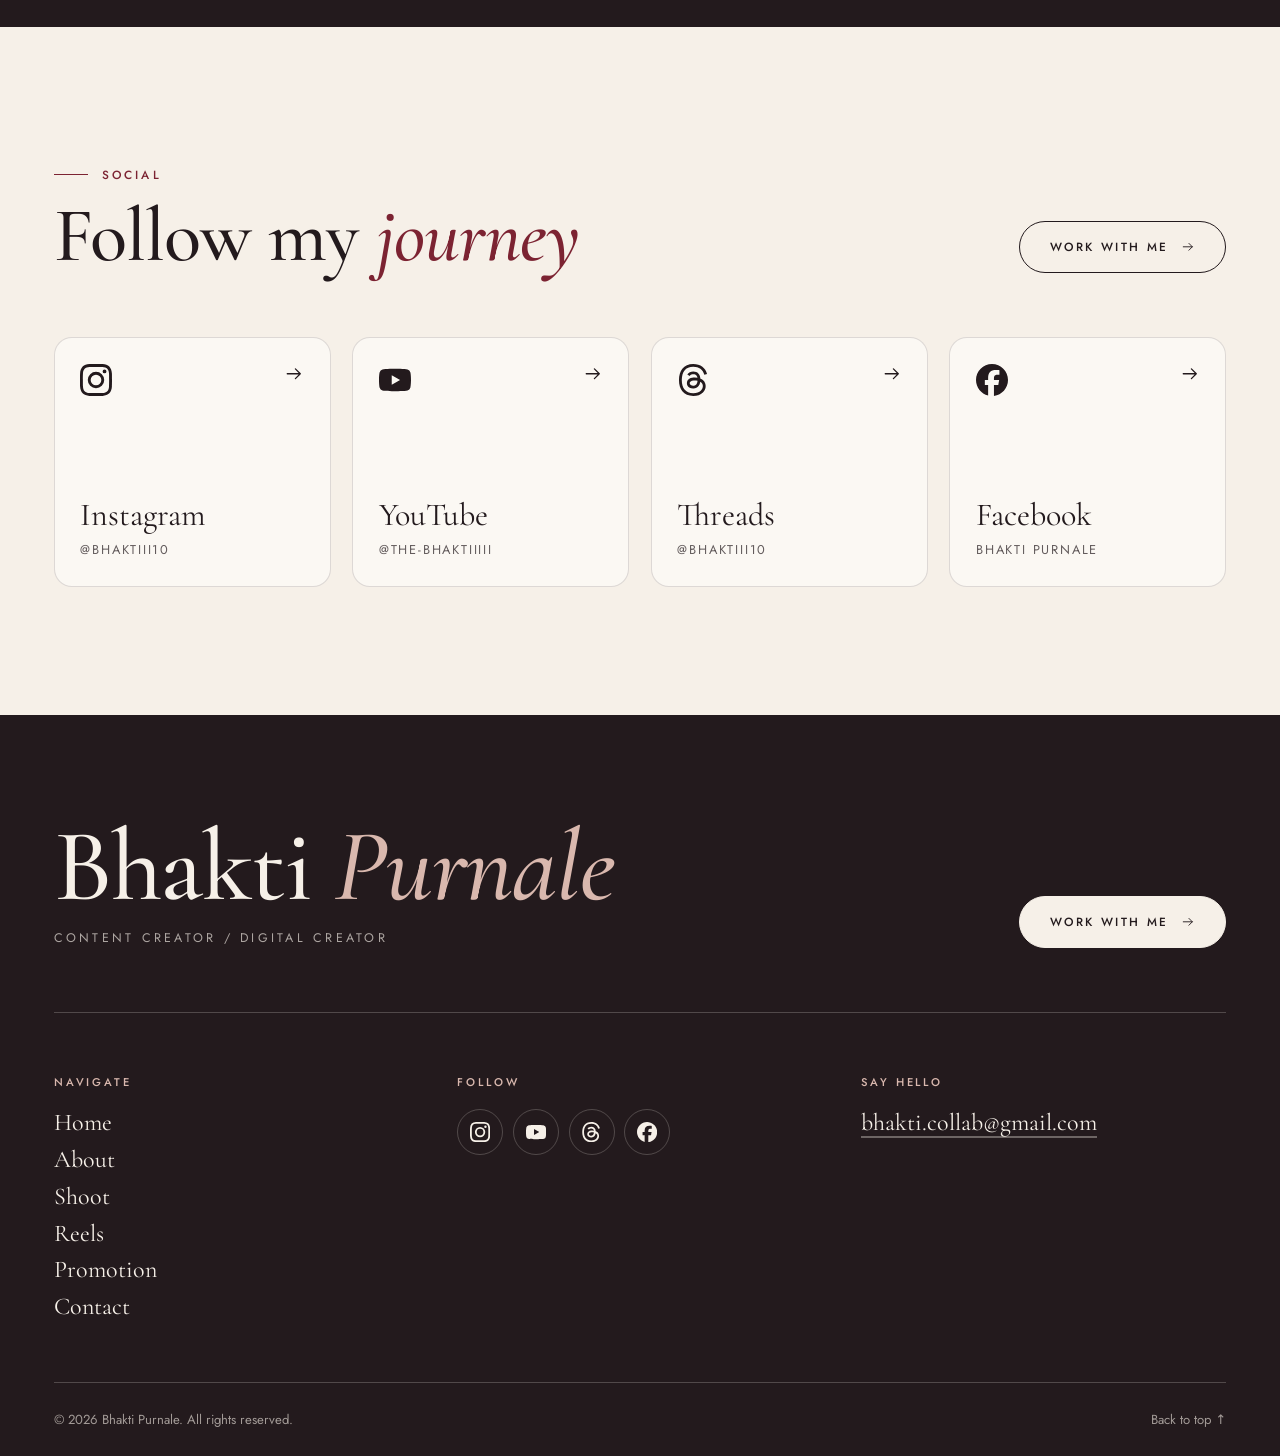
==== commit fbe2be82: "updated" ====
--- a/index.html
+++ b/index.html
@@ -156,12 +156,12 @@
         <div class="create-body"><h3>Reels</h3><p>Short-form video content designed to engage and entertain.</p></div>
       </a>
       <a class="create-card reveal" style="--delay:.1s" href="reels.html">
-        <img src="img/bday2.jpeg" alt="Bhakti smiling in front of a golden temple on a city street" style="--pos:50% 45%" width="720" height="1280" loading="lazy" decoding="async">
+        <img src="img/campshoot6.jpeg" alt="Bhakti in a cream pleated dress touching her hair and looking away, on a tree-lined street" style="--pos:50% 40%" width="902" height="1600" loading="lazy" decoding="async">
         <span class="create-num">02</span><span class="create-go"><svg class="icon icon-arrow" aria-hidden="true" focusable="false"><use href="#i-arrow"/></svg></span>
         <div class="create-body"><h3>Exploring</h3><p>Lifestyle, exploring and everyday moments captured through visual storytelling.</p></div>
       </a>
       <a class="create-card reveal" style="--delay:.2s" href="reels.html">
-        <img src="img/onepiece.jpeg" alt="Bhakti in a pink floral dress, sitting on a stone ledge and looking away" style="--pos:50% 45%" width="720" height="1280" loading="lazy" decoding="async">
+        <img src="img/dore2.jpeg" alt="Close portrait of Bhakti in a white beaded gown, smiling with her eyes closed and her hands in her hair, in bright window light" style="--pos:50% 30%" width="901" height="1600" loading="lazy" decoding="async">
         <span class="create-num">03</span><span class="create-go"><svg class="icon icon-arrow" aria-hidden="true" focusable="false"><use href="#i-arrow"/></svg></span>
         <div class="create-body"><h3>Get Ready With Me</h3><p>GRWM, fashion, beauty and everyday lifestyle content.</p></div>
       </a>
@@ -197,11 +197,11 @@
     <div class="featured">
       <a class="f-item f1 reveal-img zoom" href="shoot.html"><img src="img/ganpatiimg1.jpeg" alt="Bhakti looking down and smiling in a teal silk saree with gold peacock motifs" style="--pos:50% 30%" width="854" height="1281" loading="lazy" decoding="async"></a>
       <a class="f-item f2 reveal-img zoom" style="--delay:.1s" href="shoot.html"><img src="img/shivajipool4.jpeg.jpeg" alt="Bhakti holding a clear umbrella, smiling in soft rainy light" style="--pos:50% 38%" width="1080" height="1616" loading="lazy" decoding="async"></a>
-      <a class="f-item f3 reveal-img zoom" style="--delay:.2s" href="shoot.html"><img src="img/onepiece2.jpeg" alt="Close portrait of Bhakti in a pink floral dress with her hair blowing across her face" style="--pos:50% 40%" width="720" height="1280" loading="lazy" decoding="async"></a>
+      <a class="f-item f3 reveal-img zoom" style="--delay:.2s" href="shoot.html"><img src="img/campshoot5.jpeg" alt="Close portrait of Bhakti smiling with her arms crossed, in a cream dress beside an iron railing and a tree" style="--pos:50% 28%" width="902" height="1600" loading="lazy" decoding="async"></a>
       <a class="f-item f4 reveal-img zoom" style="--delay:.1s" href="shoot.html"><img src="img/shivajipool1.jpeg" alt="Bhakti in a black top and pink skirt, holding a red rose and smiling" style="--pos:50% 20%" width="1080" height="1616" loading="lazy" decoding="async"></a>
-      <a class="f-item f5 reveal-img zoom" href="shoot.html"><img src="img/briadal2.jpeg" alt="Bhakti in a deep red velvet lehenga and statement necklace, smiling to the side" style="--pos:50% 30%" width="720" height="1280" loading="lazy" decoding="async"></a>
-      <a class="f-item f6 reveal-img zoom" style="--delay:.1s" href="shoot.html"><img src="img/rakshabandhan1.jpeg" alt="Bhakti in a red embroidered suit with henna-decorated hands, holding a bouquet of sunflowers and roses" style="--pos:50% 41%" width="720" height="1280" loading="lazy" decoding="async"></a>
-      <a class="f-item f7 reveal-img zoom" style="--delay:.2s" href="shoot.html"><img src="img/ganpatiimg5.jpeg.jpeg" alt="Bhakti laughing beside a basket of colourful glass bangles at a market stall" style="--pos:50% 70%" width="1024" height="1536" loading="lazy" decoding="async"></a>
+      <a class="f-item f5 reveal-img zoom" href="shoot.html"><img src="img/campshoot1.jpeg" alt="Bhakti smiling with a hand near her chin in a cream pleated dress and watch, on a sunlit city street" style="--pos:50% 40%" width="902" height="1600" loading="lazy" decoding="async"></a>
+      <a class="f-item f6 reveal-img zoom" style="--delay:.1s" href="shoot.html"><img src="img/adorecollab2.jpeg" alt="Bhakti in a rose-gold beaded gown with a sheer cape, laughing in profile with her long hair flowing, in front of the Adore Store sign" style="--pos:50% 31%" width="720" height="1280" loading="lazy" decoding="async"></a>
+      <a class="f-item f7 reveal-img zoom" style="--delay:.2s" href="shoot.html"><img src="img/dore.jpeg" alt="Bhakti in a white beaded one-shoulder gown, smiling with her hand raised, beside a window with purple curtains and plants" style="--pos:50% 38%" width="901" height="1600" loading="lazy" decoding="async"></a>
       <a class="f-item f8 reveal-img zoom" style="--delay:.15s" href="shoot.html"><img src="img/ganpatiimg3.jpeg.jpeg" alt="Bhakti standing in a doorway in a blue and red silk saree, hands on the frame" style="--pos:50% 50%" width="1024" height="1536" loading="lazy" decoding="async"></a>
     </div>
     <div class="section-foot reveal">
--- a/style.css
+++ b/style.css
@@ -446,10 +446,27 @@
 .reel-grid--side { grid-template-columns: repeat(4, minmax(0, 1fr)); }
 .reel-grid--side .reel-meta { flex-direction: column; align-items: flex-start; gap: 0.3rem; }
 .reel-grid--side .reel-title { font-size: 1.2rem; }
-/* promotion page: the reel shown large beside the intro (same treatment as the featured reel on reels.html) */
-.promo-reel { width: min(100%, 400px); margin-inline: auto; }
-.promo-reel .reel-play { width: 84px; height: 84px; }
-.promo-reel .reel-title { font-size: 2rem; }
+/* promotion page — hero arch that links to the reel (reuses .hero-arch / .reel-play / .reel-pill) */
+.promo-arch a { position: relative; display: block; width: 100%; height: 100%; }
+.promo-arch a::after { content: ""; position: absolute; inset: 0; background: linear-gradient(to top, rgba(24, 14, 18, 0.5), transparent 38%); pointer-events: none; }
+/* YouTube's thumbnail for a Short is a 16:9 frame: the vertical video sits in the middle ~32% with blurred bars either side.
+   The arch is taller than that, so zoom in until the video alone fills it (uses transform, not the `scale` property the reveal animation owns) */
+.promo-arch img { transform: scale(1.4); transform-origin: 50% 30%; transition: transform 1s var(--ease); }
+.promo-arch a:hover img { transform: scale(1.47); }
+.promo-arch .reel-play { width: clamp(72px, 7vw, 92px); height: clamp(72px, 7vw, 92px); }
+.promo-arch a:hover .reel-play { transform: scale(1.14); background: var(--claret); color: var(--ivory); }
+.promo-arch .reel-pill { top: auto; bottom: 7%; left: 50%; translate: -50% 0; white-space: nowrap; }
+/* promotion page — collab photo gallery: CSS columns, each column holds one tall + one portrait photo so they end level */
+.collab-grid { column-count: 4; column-gap: var(--gap); }
+.collab-item { position: relative; display: block; overflow: hidden; margin-bottom: var(--gap); break-inside: avoid; border-radius: var(--r-md); background: var(--blush); }
+.collab-item--tall { aspect-ratio: 2 / 3; }
+.collab-item--portrait { aspect-ratio: 3 / 4; }
+.collab-item img { width: 100%; height: 100%; object-fit: cover; object-position: var(--pos, 50% 30%); }
+@media (max-width: 960px) { .collab-grid { column-count: 2; } }
+/* three-photo version: a row of three, stacked on phones */
+.collab-grid--3 { column-count: 3; }
+@media (max-width: 960px) { .collab-grid--3 { column-count: 3; } }
+@media (max-width: 600px) { .collab-grid--3 { column-count: 1; max-width: 420px; margin-inline: auto; } }
 
 .filter-bar { position: relative; z-index: 40; padding-block: 1rem; border-block: 1px solid var(--line); background: var(--ivory); }
 .filter-list { display: flex; flex-wrap: wrap; gap: 0.6rem; align-items: center; }
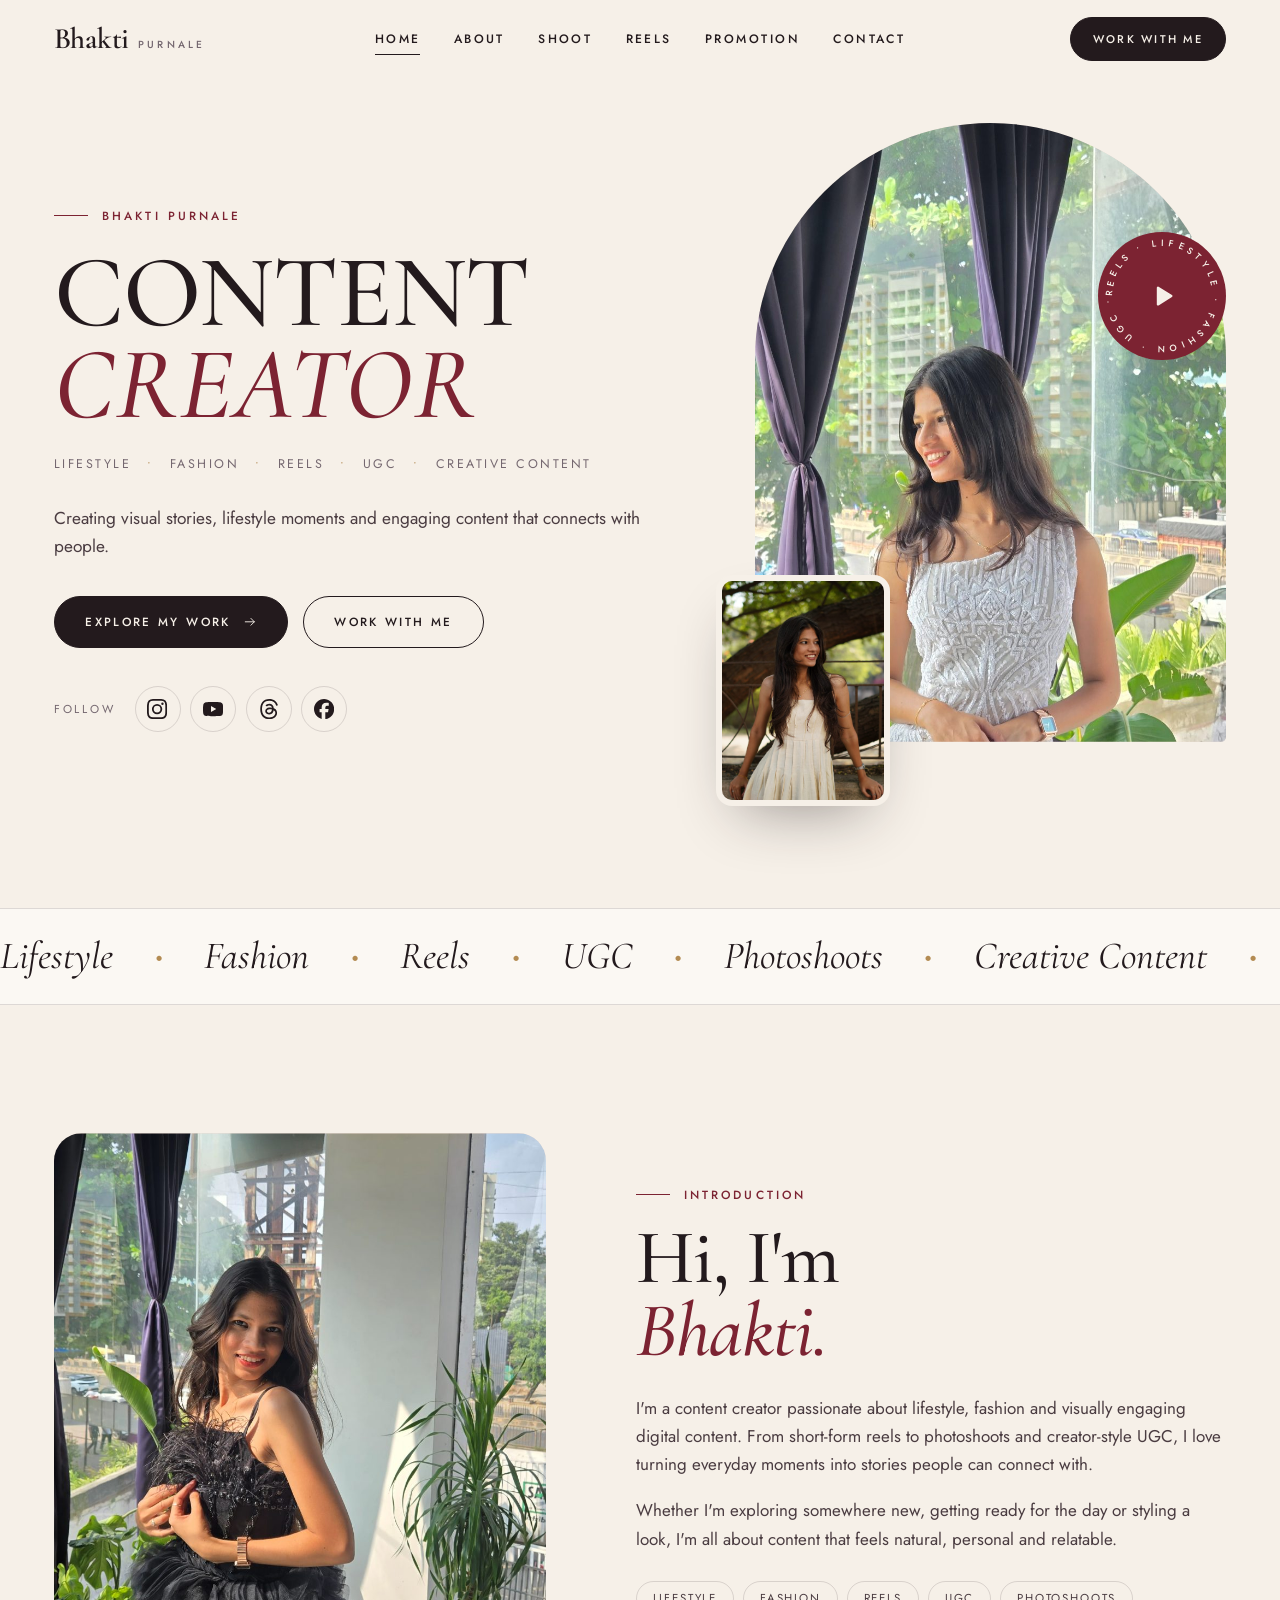
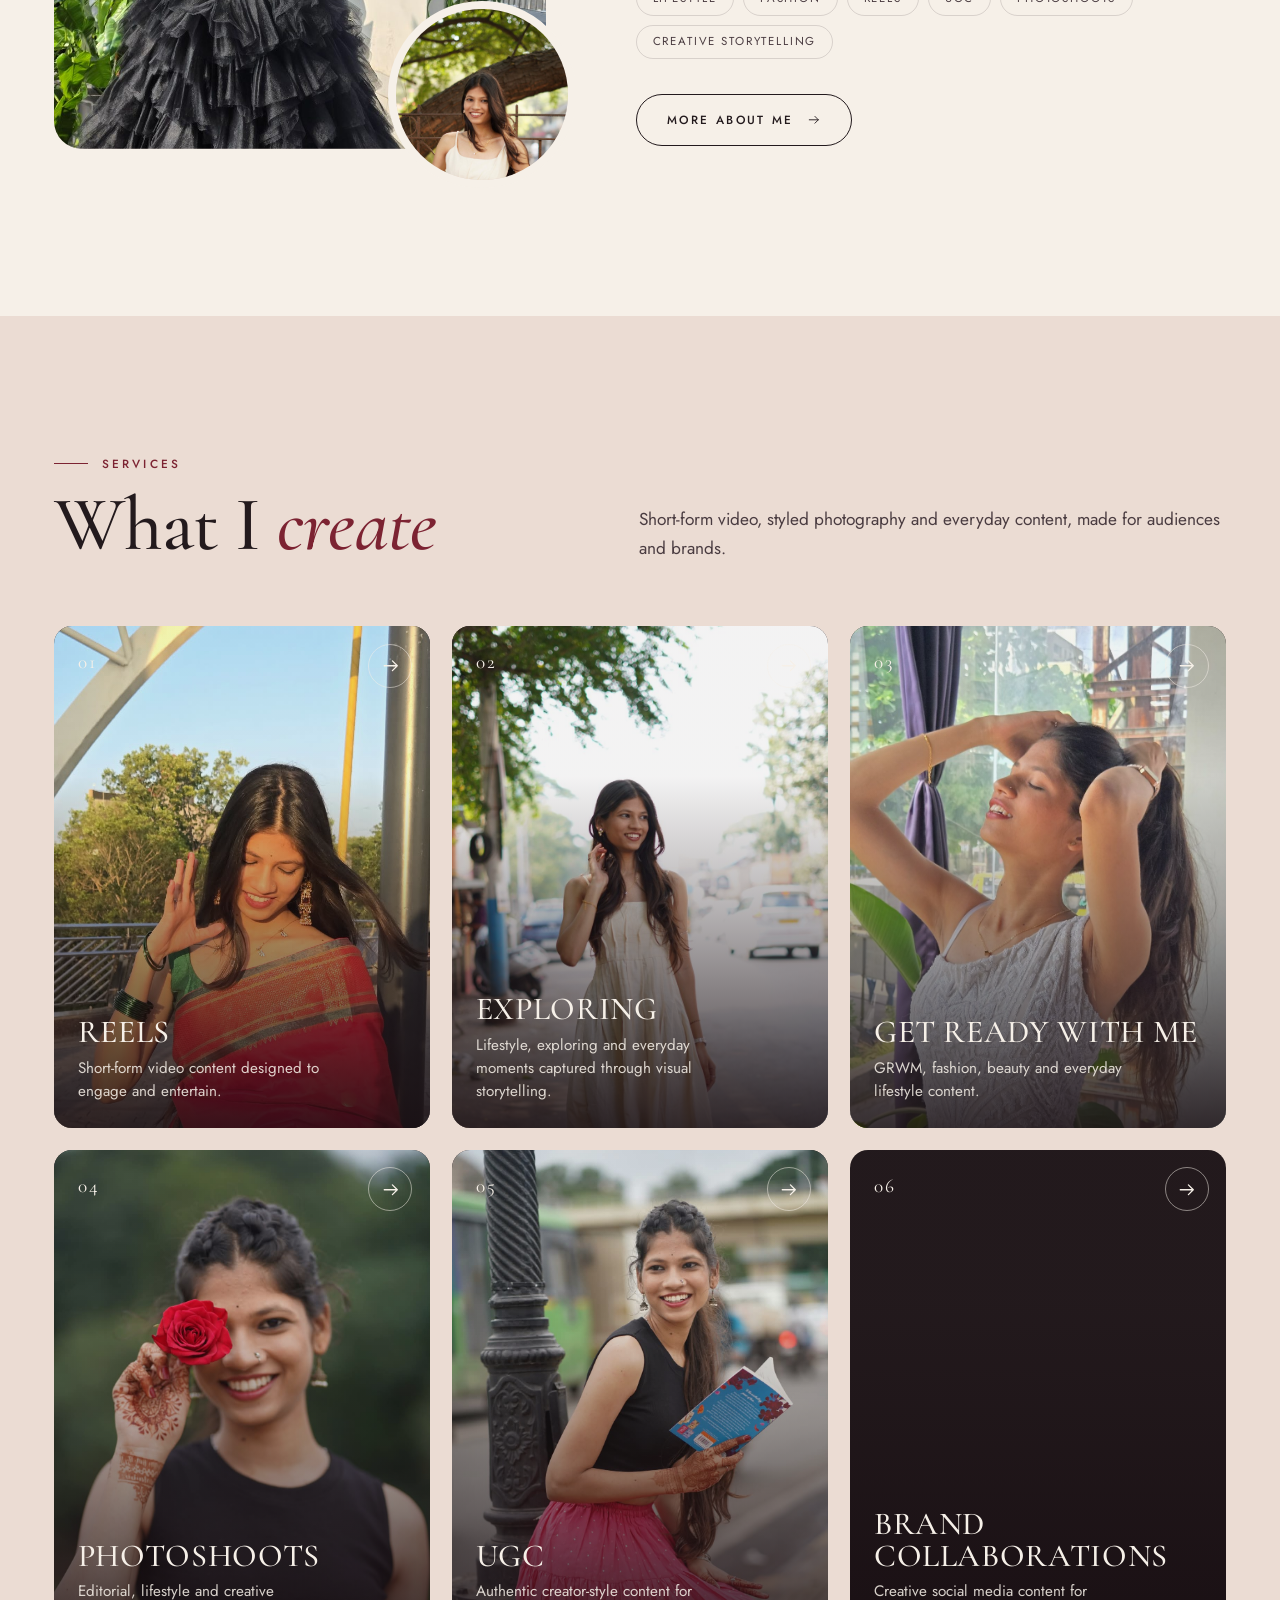
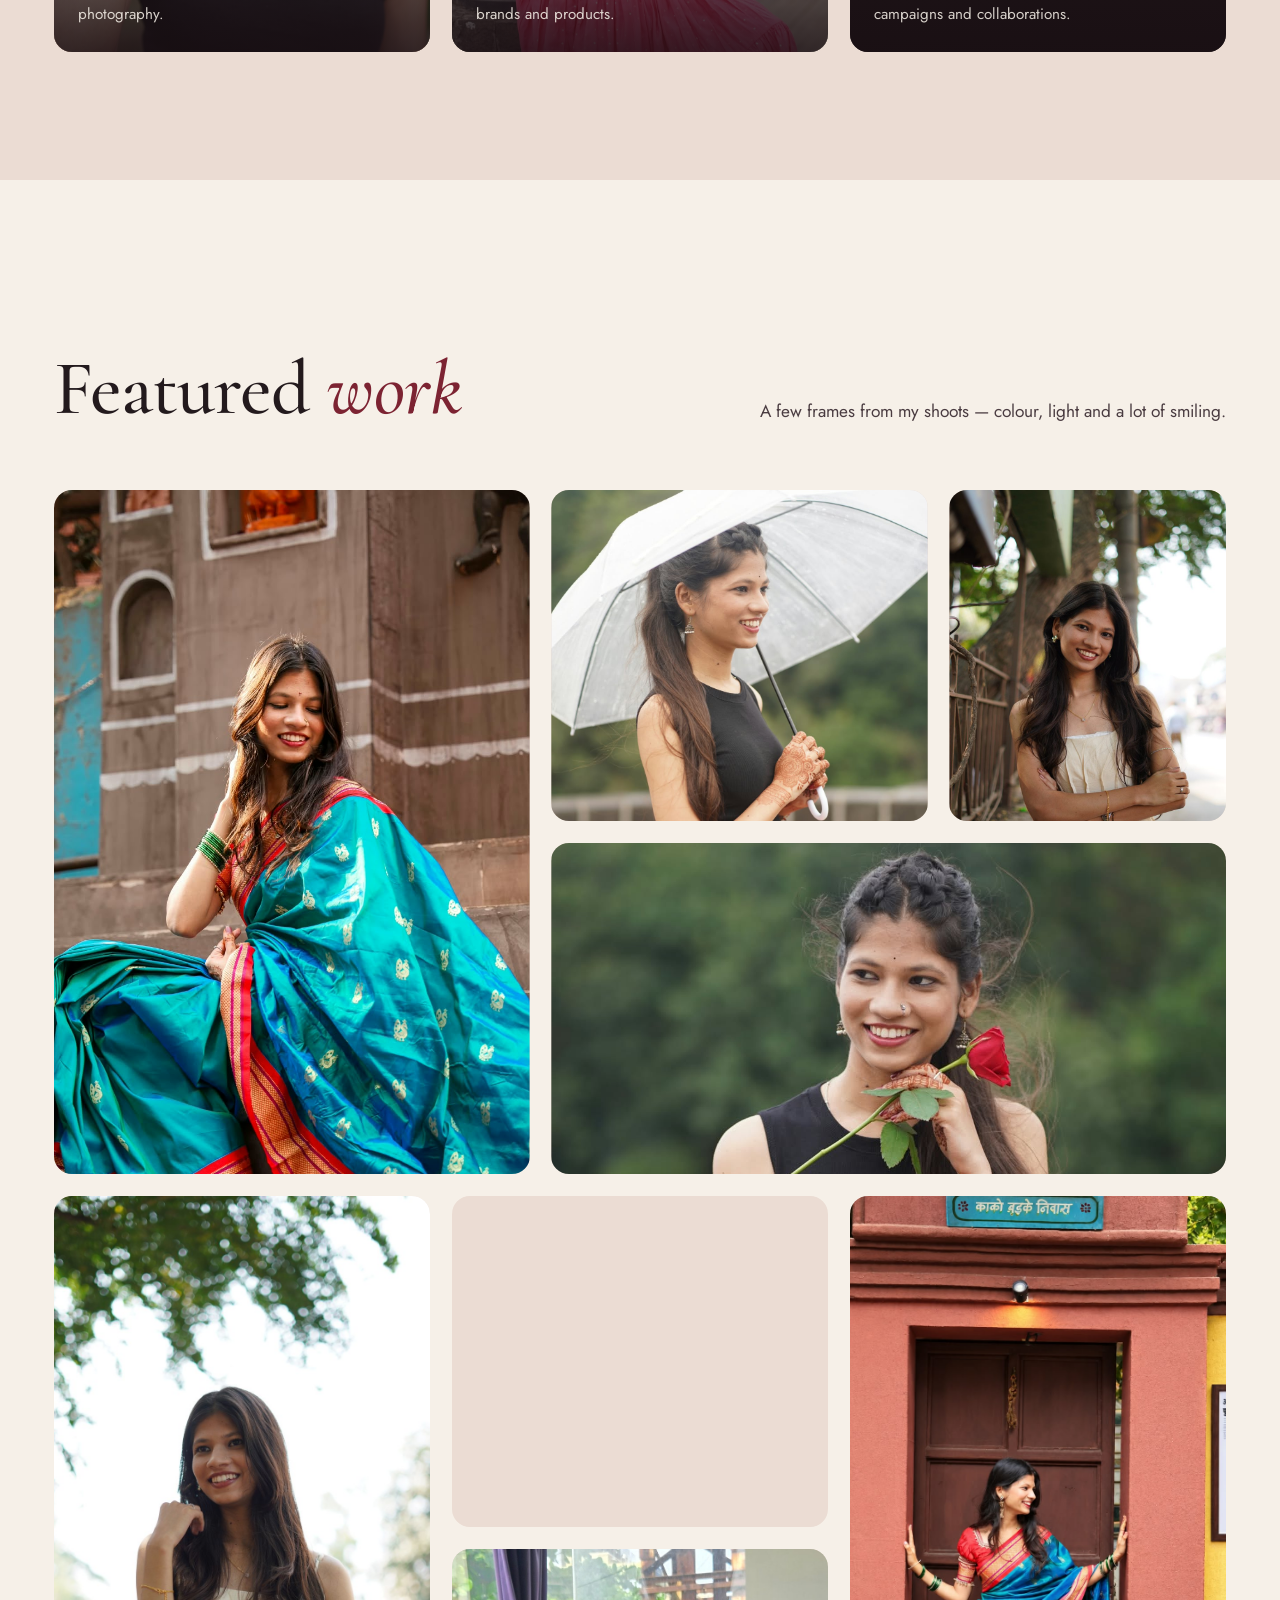
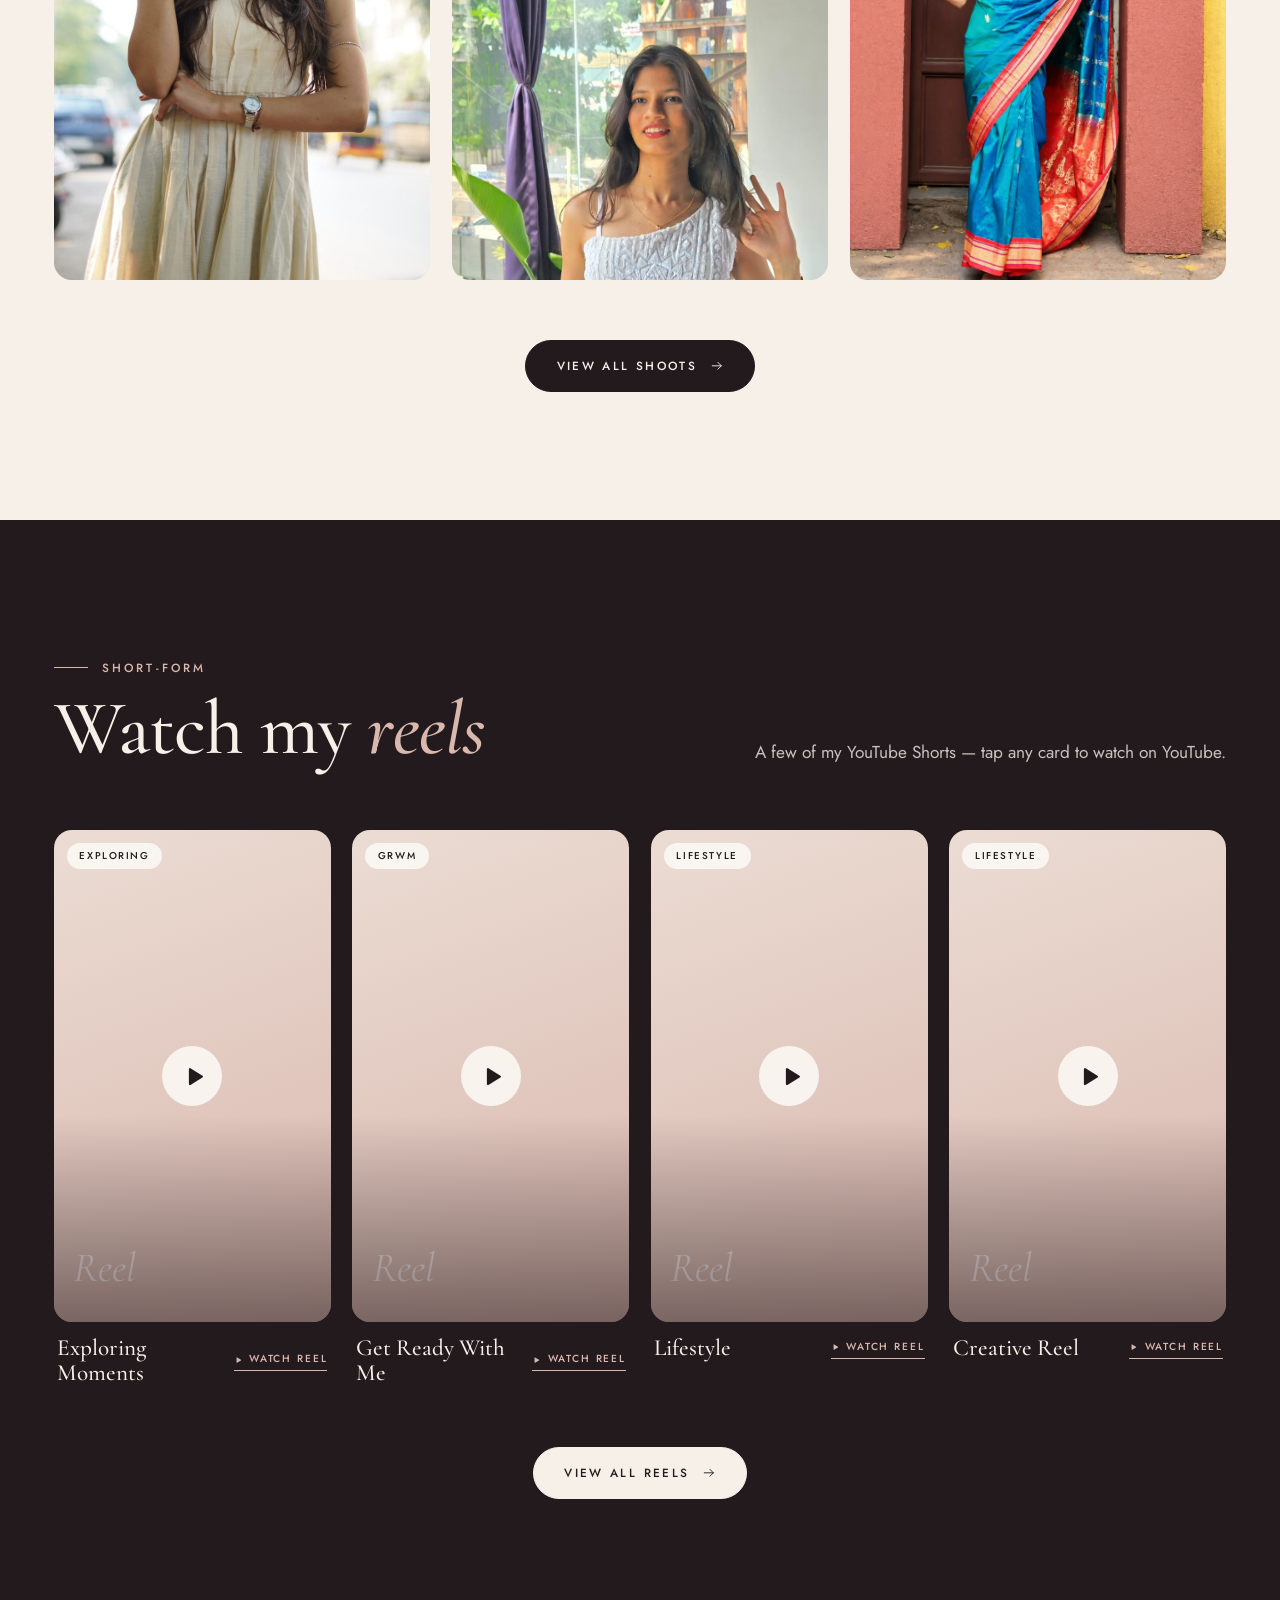
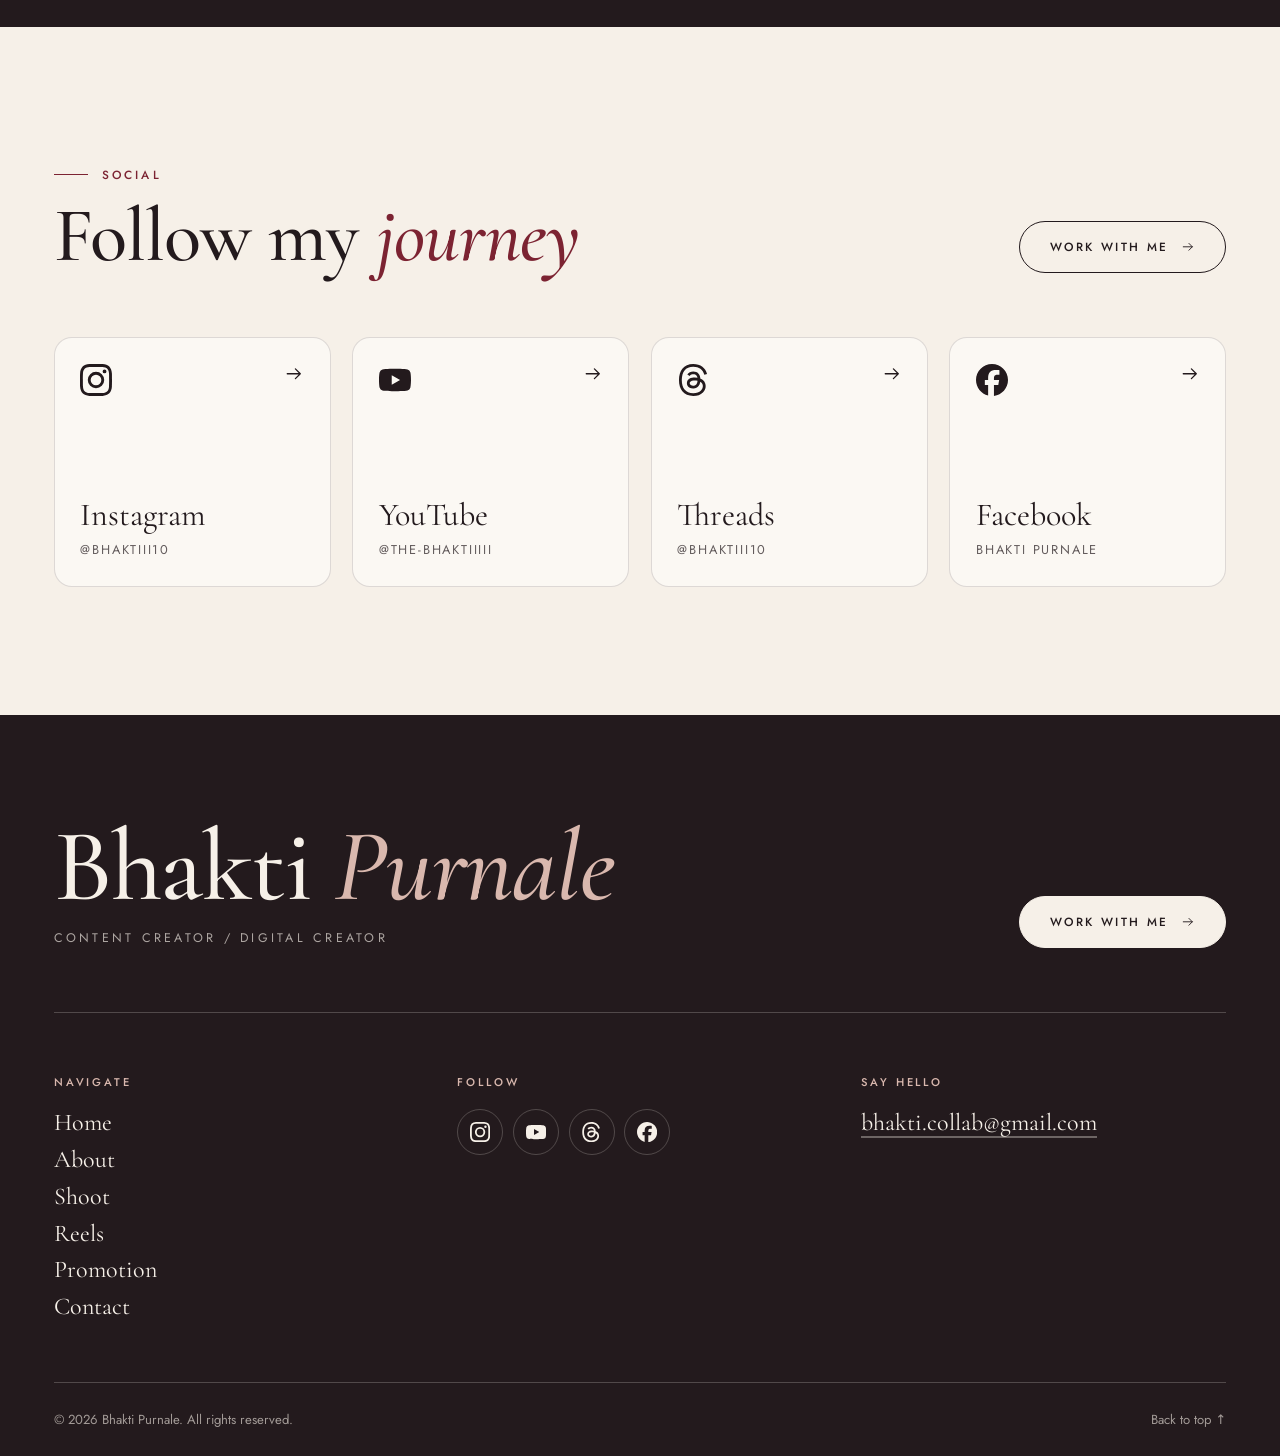
==== commit 65c801e8: "updated shoot section" ====
--- a/index.html
+++ b/index.html
@@ -88,10 +88,10 @@
 
     <div class="hero-visual">
       <figure class="hero-arch reveal-img">
-        <img src="img/ganpatiimg2.jpeg.jpeg" alt="Bhakti seated in a teal silk saree, smiling down with her hand in her hair, in warm golden light" width="1024" height="1536" fetchpriority="high" decoding="async">
+        <img src="img/dore5.jpeg" alt="Bhakti smiling in a white beaded one-shoulder gown beside purple curtains and a sunlit window" style="object-position:50% 25%" width="901" height="1600" fetchpriority="high" decoding="async">
       </figure>
       <figure class="hero-inset reveal" style="--delay:.5s">
-        <img src="img/shivajipool3.jpeg.jpeg" alt="Bhakti holding a sunflower over one eye, smiling" width="1080" height="1616" loading="eager" decoding="async">
+        <img src="img/campshoot3.jpeg" alt="Bhakti in a cream pleated dress leaning against a stone wall under a big tree, smiling to the side" style="object-position:50% 22%" width="902" height="1600" loading="eager" decoding="async">
       </figure>
       <div class="hero-badge reveal" style="--delay:.7s" aria-hidden="true">
         <svg class="badge-ring" viewBox="0 0 120 120" focusable="false">
@@ -118,10 +118,10 @@
   <div class="container intro-grid">
     <div class="intro-media">
       <figure class="intro-photo reveal-img">
-        <img src="img/ganpatiimg4.jpeg.jpeg" alt="Bhakti smiling over her shoulder in a teal saree, seated on a wooden chair" width="1024" height="1536" loading="lazy" decoding="async">
+        <img src="img/dore6.jpeg" alt="Bhakti smiling in a black ruffled tulle gown with a feathered bodice, beside tall windows and plants" style="object-position:50% 75%" width="901" height="1600" loading="lazy" decoding="async">
       </figure>
       <figure class="intro-photo intro-photo--sm reveal" style="--delay:.3s">
-        <img src="img/redsaree3.jpeg.jpeg" alt="Bhakti smiling at the camera in a red saree on a sunlit bridge" width="720" height="1280" loading="lazy" decoding="async">
+        <img src="img/campshoot8.jpeg" alt="Bhakti smiling in a cream spaghetti-strap dress with her arms resting on a stone wall, under a large leaning tree" style="object-position:50% 18%" width="902" height="1600" loading="lazy" decoding="async">
       </figure>
     </div>
     <div class="intro-copy">
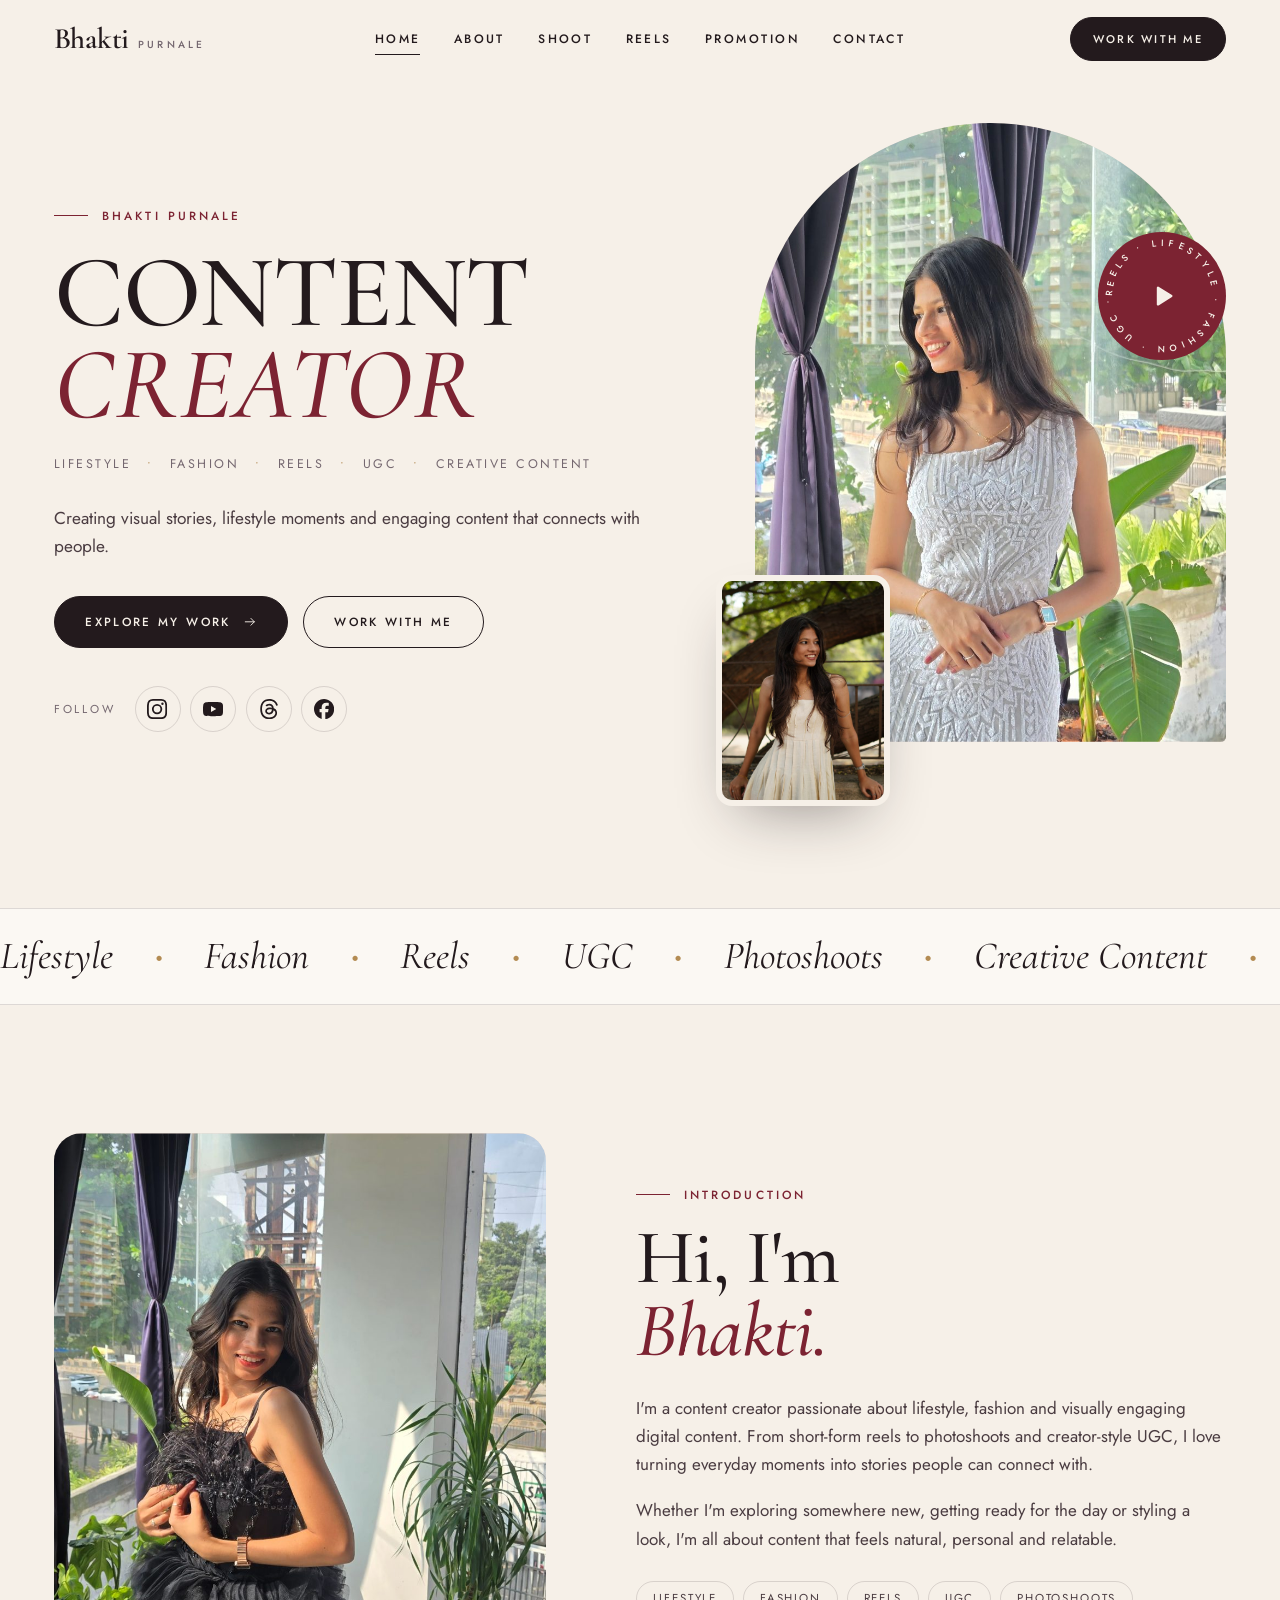
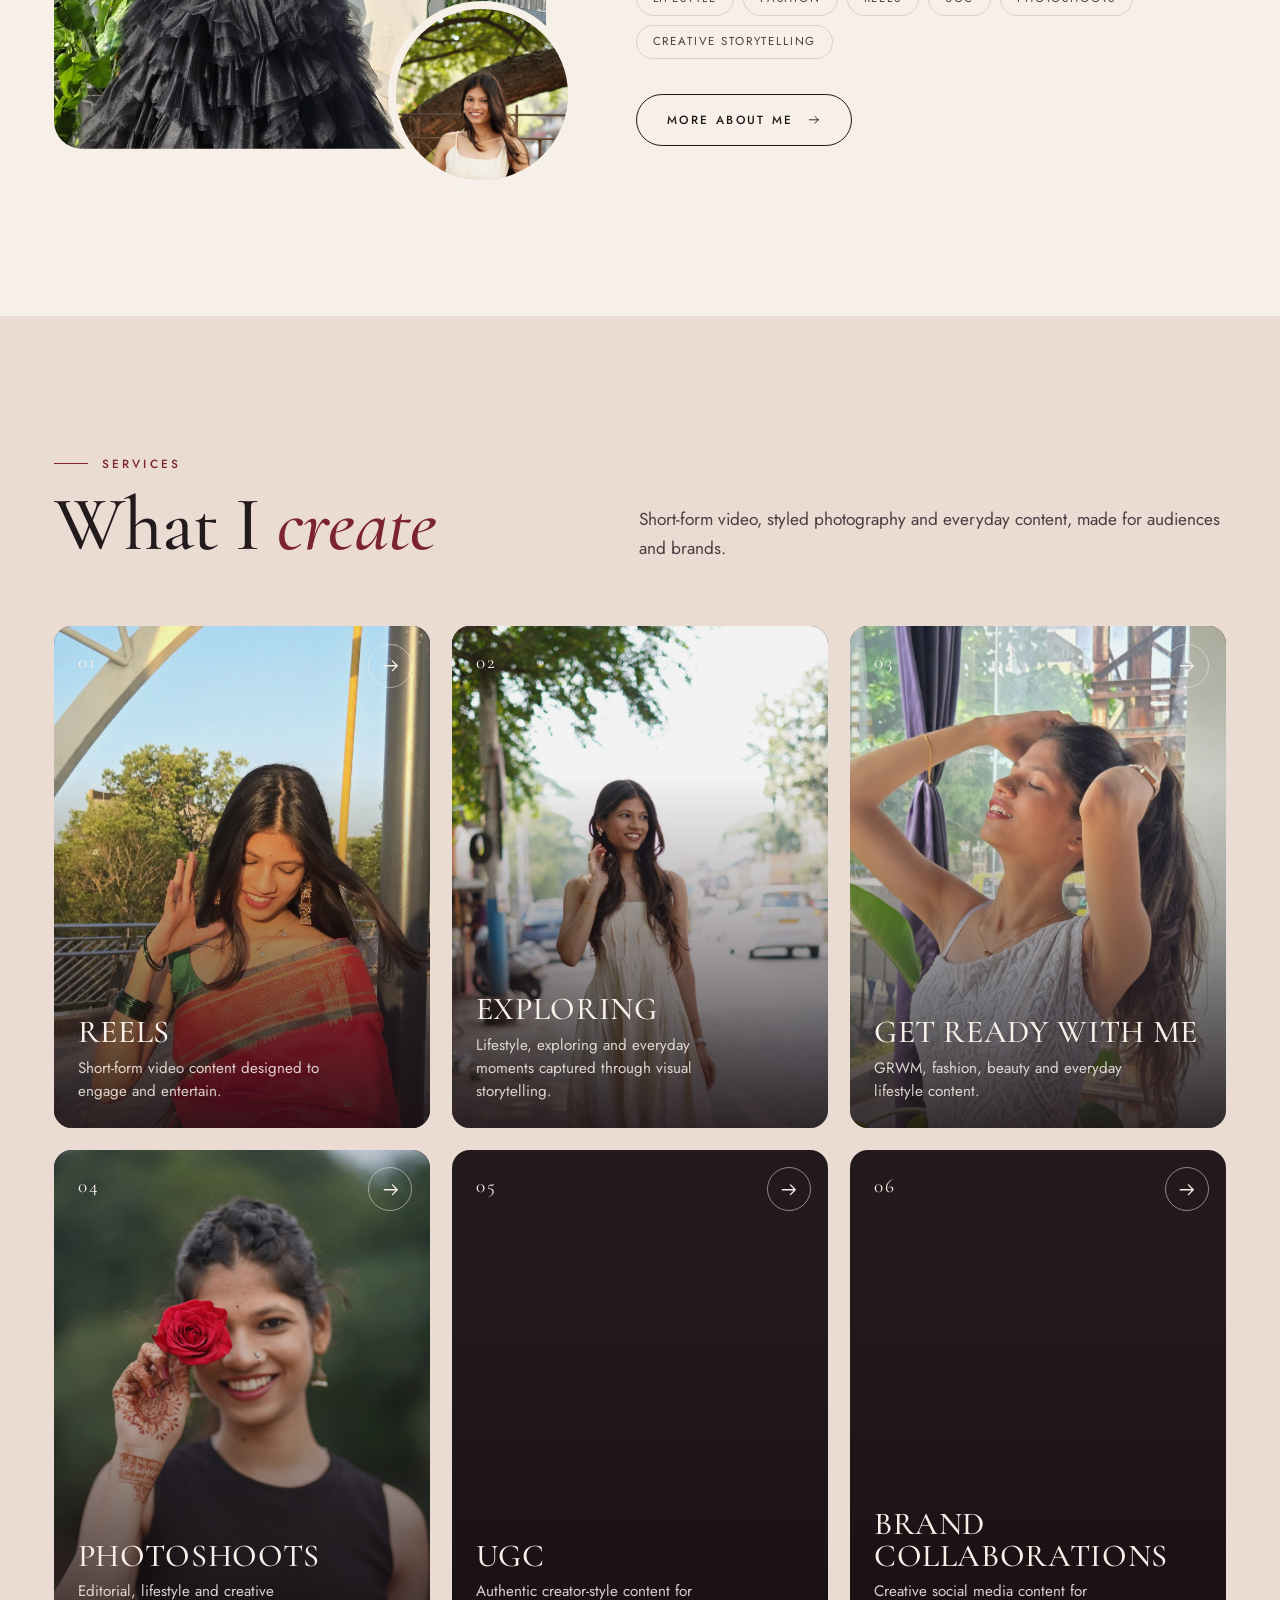
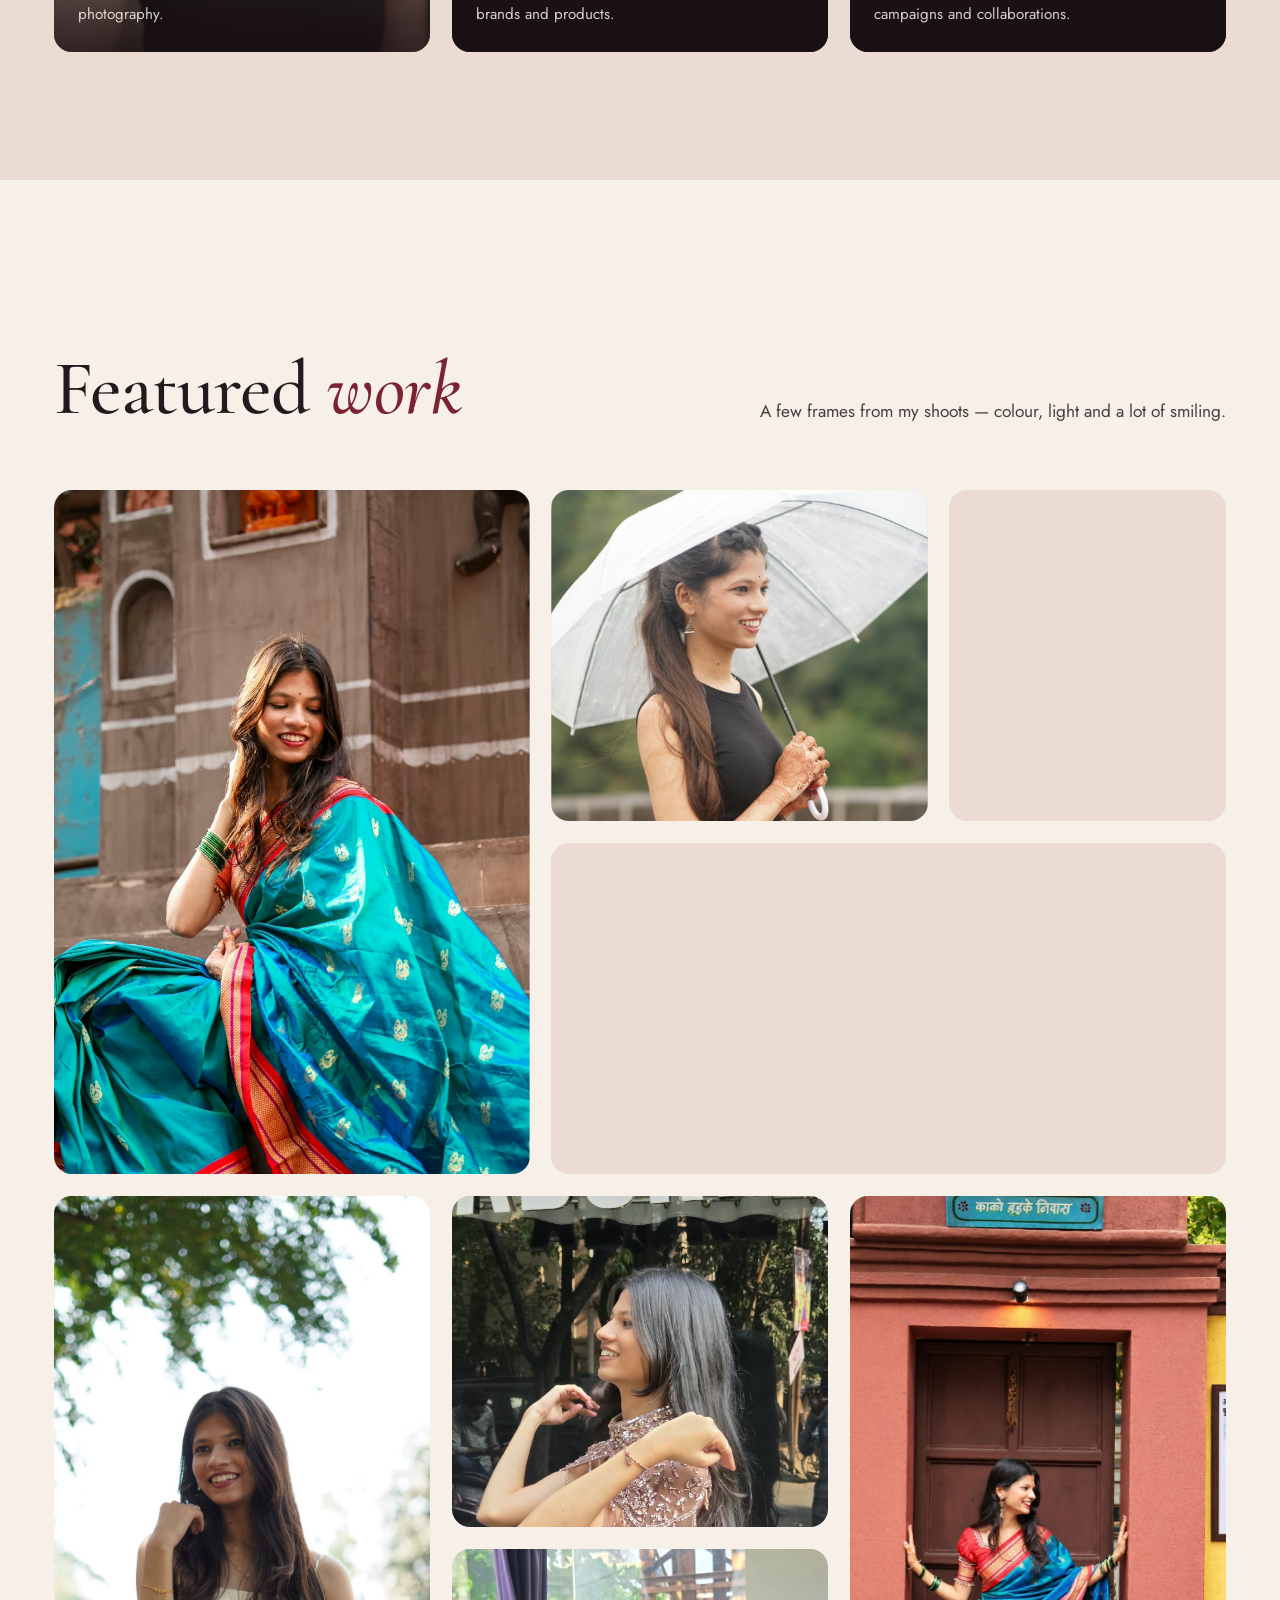
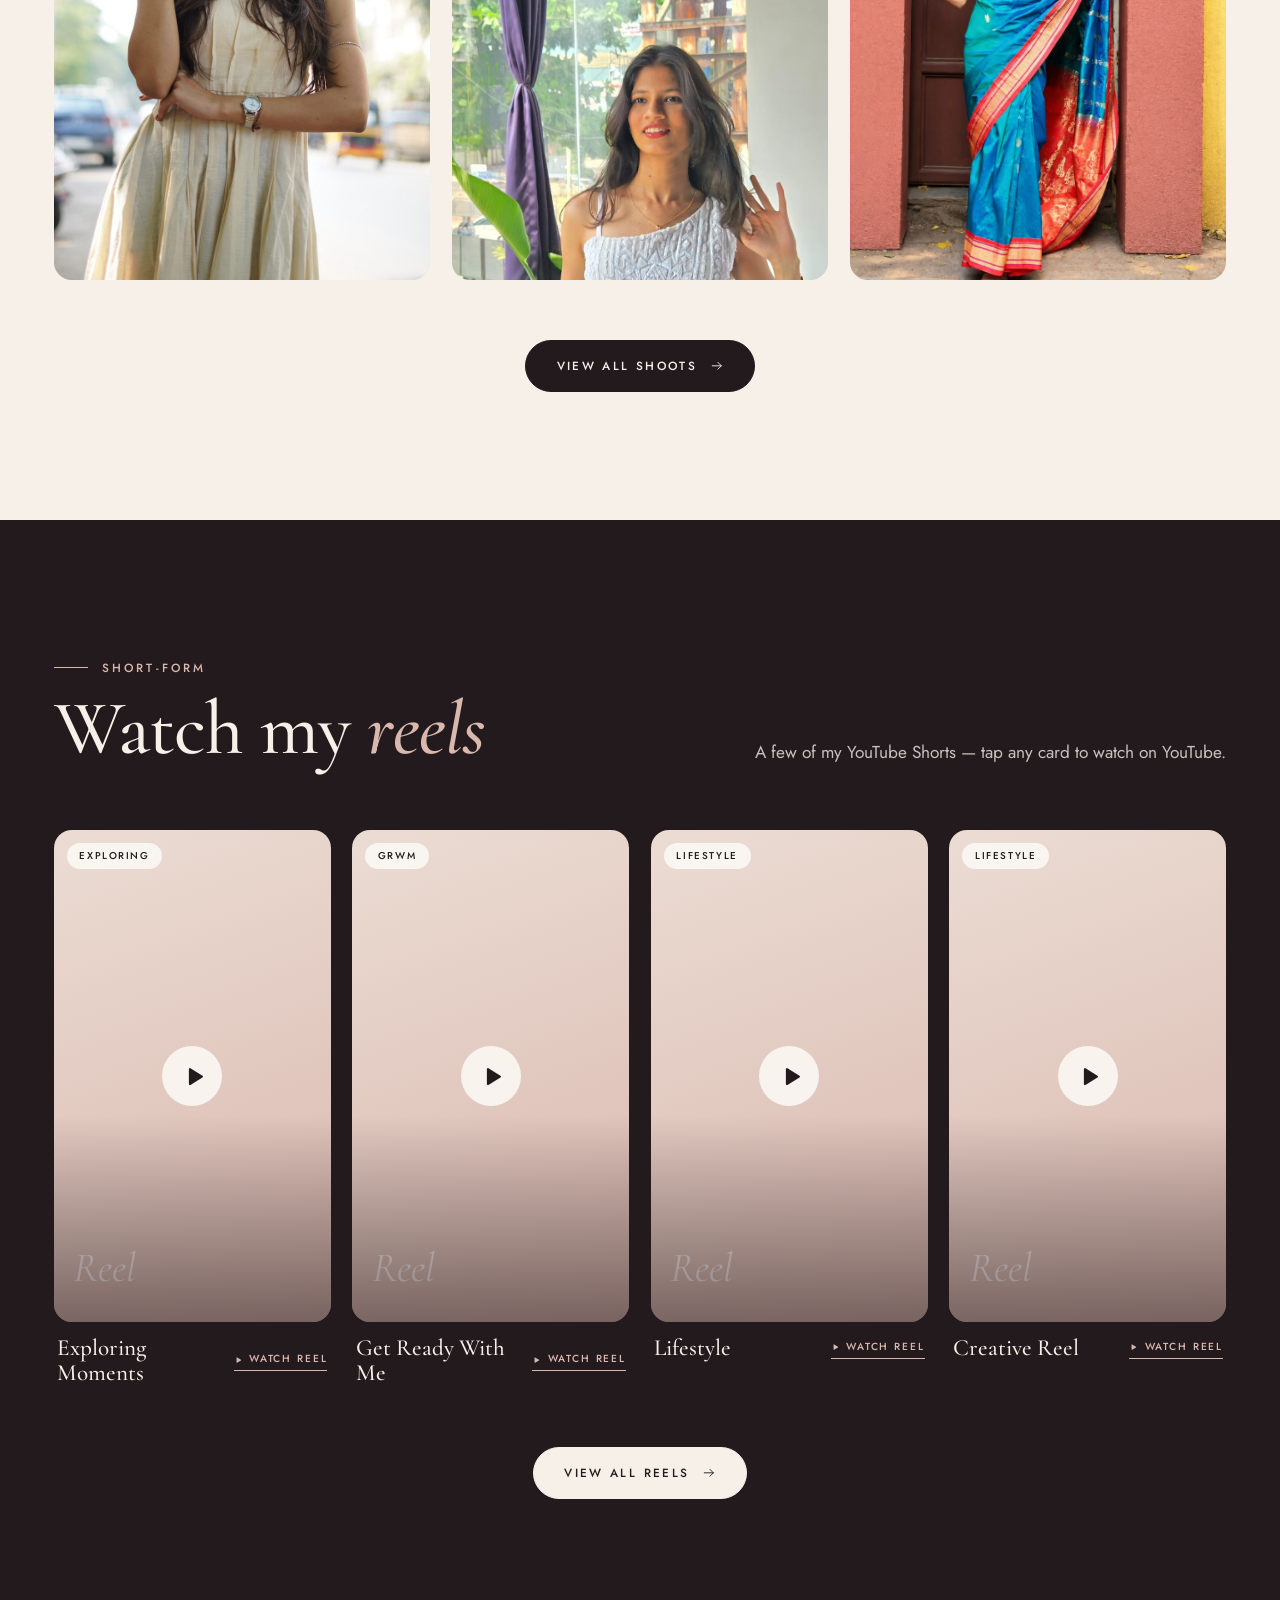
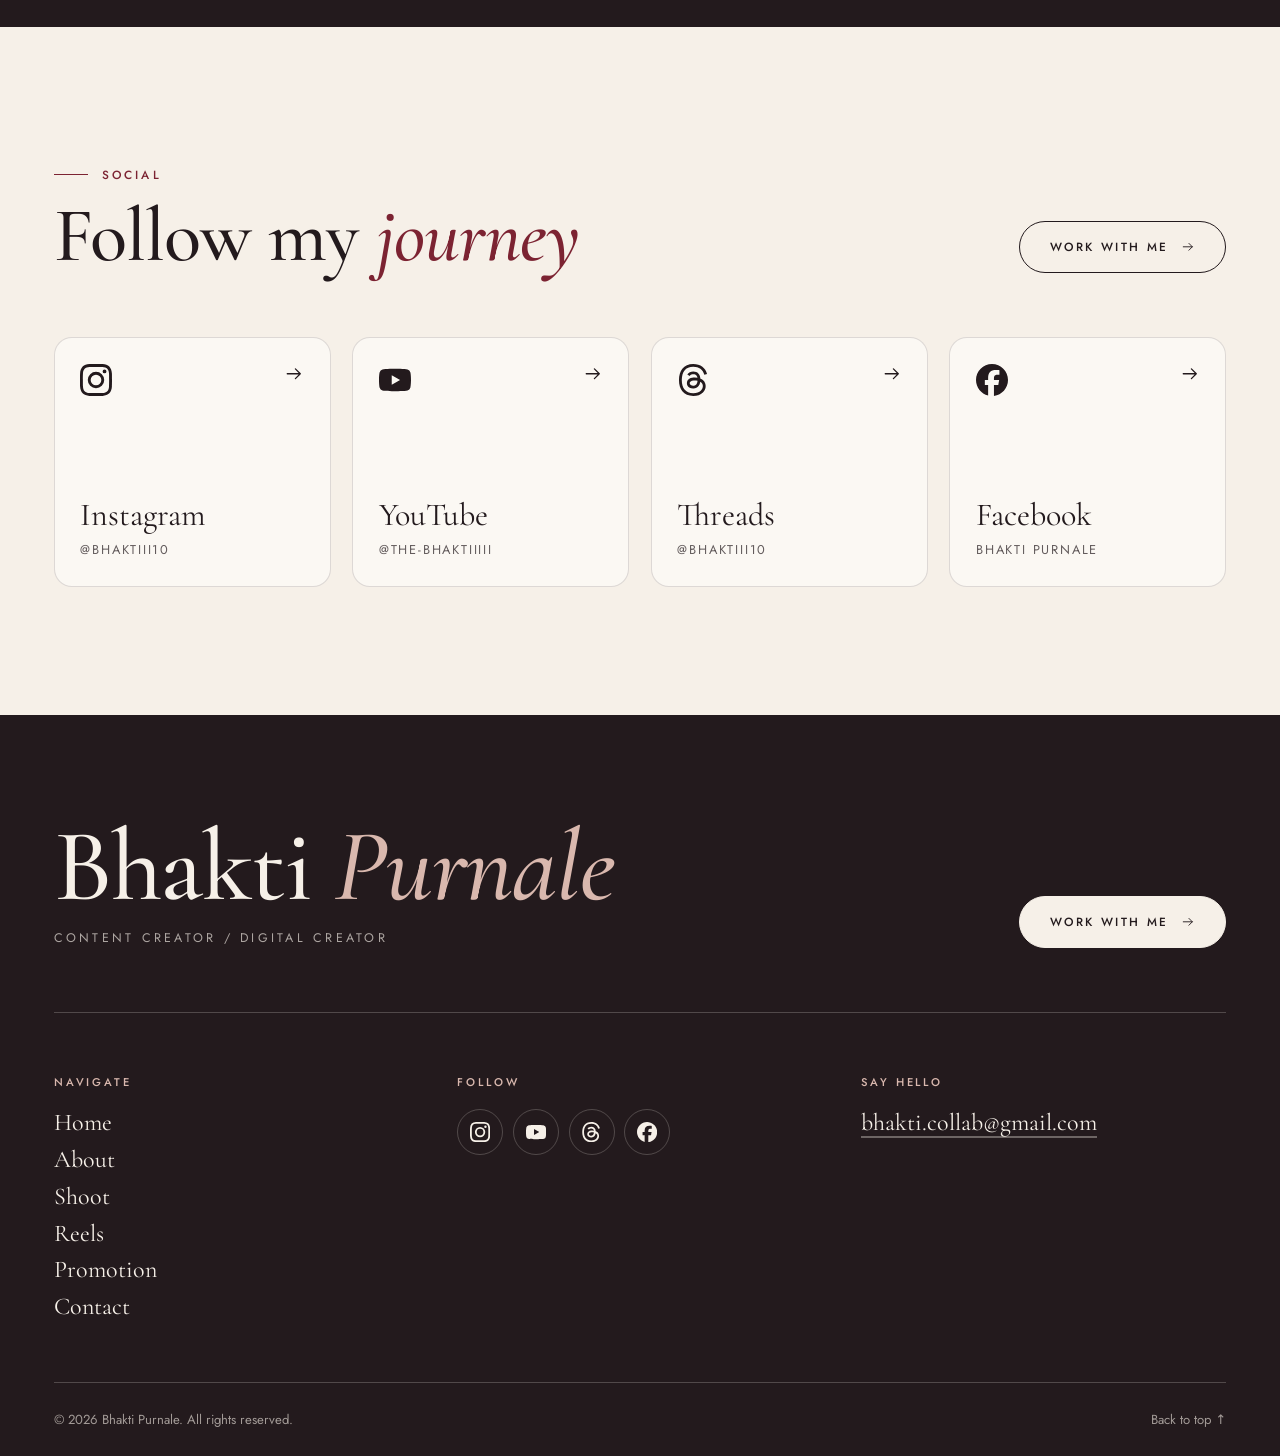
==== commit a6e29cc0: "adjust photo" ====
--- a/index.html
+++ b/index.html
@@ -88,7 +88,7 @@
 
     <div class="hero-visual">
       <figure class="hero-arch reveal-img">
-        <img src="img/dore5.jpeg" alt="Bhakti smiling in a white beaded one-shoulder gown beside purple curtains and a sunlit window" style="object-position:50% 25%" width="901" height="1600" fetchpriority="high" decoding="async">
+        <img src="img/dore5.jpeg" alt="Bhakti smiling in a white beaded one-shoulder gown beside purple curtains and a sunlit window" style="object-position:50% 75%" width="901" height="1600" fetchpriority="high" decoding="async">
       </figure>
       <figure class="hero-inset reveal" style="--delay:.5s">
         <img src="img/campshoot3.jpeg" alt="Bhakti in a cream pleated dress leaning against a stone wall under a big tree, smiling to the side" style="object-position:50% 22%" width="902" height="1600" loading="eager" decoding="async">
